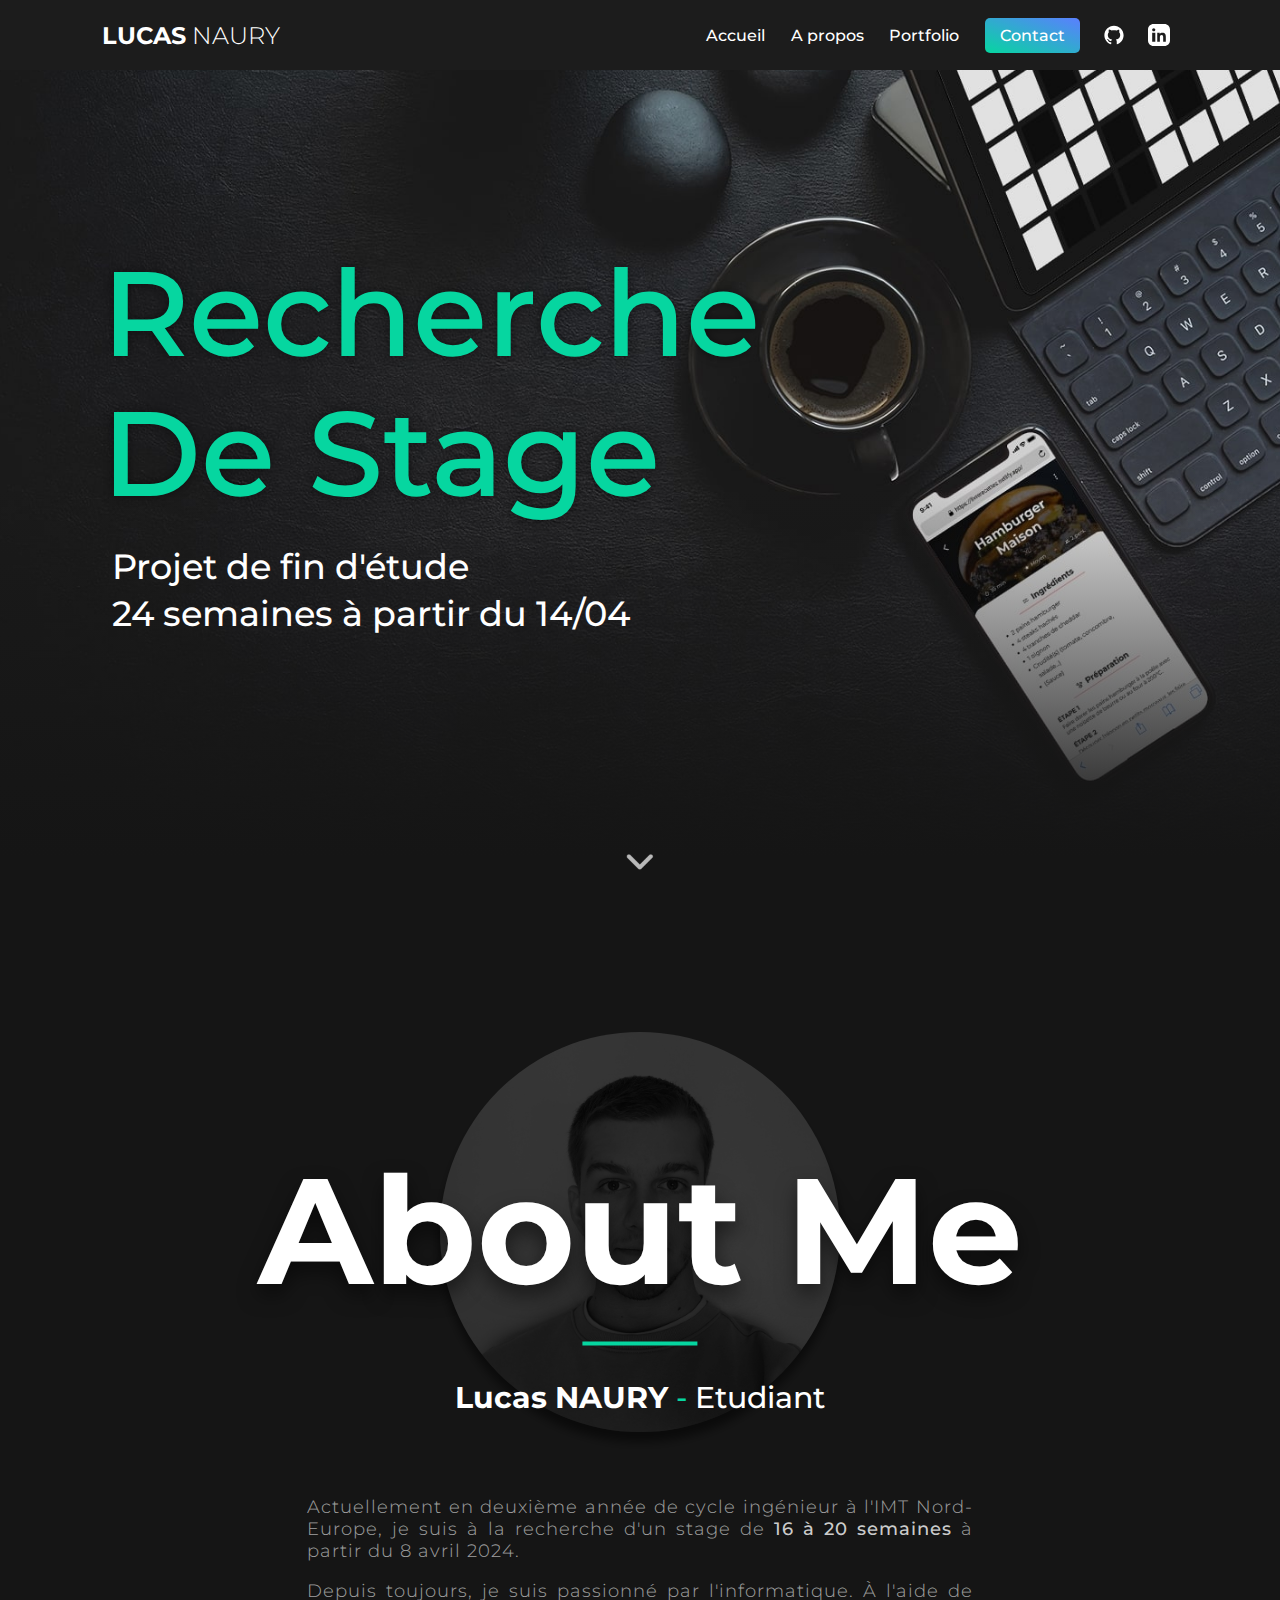
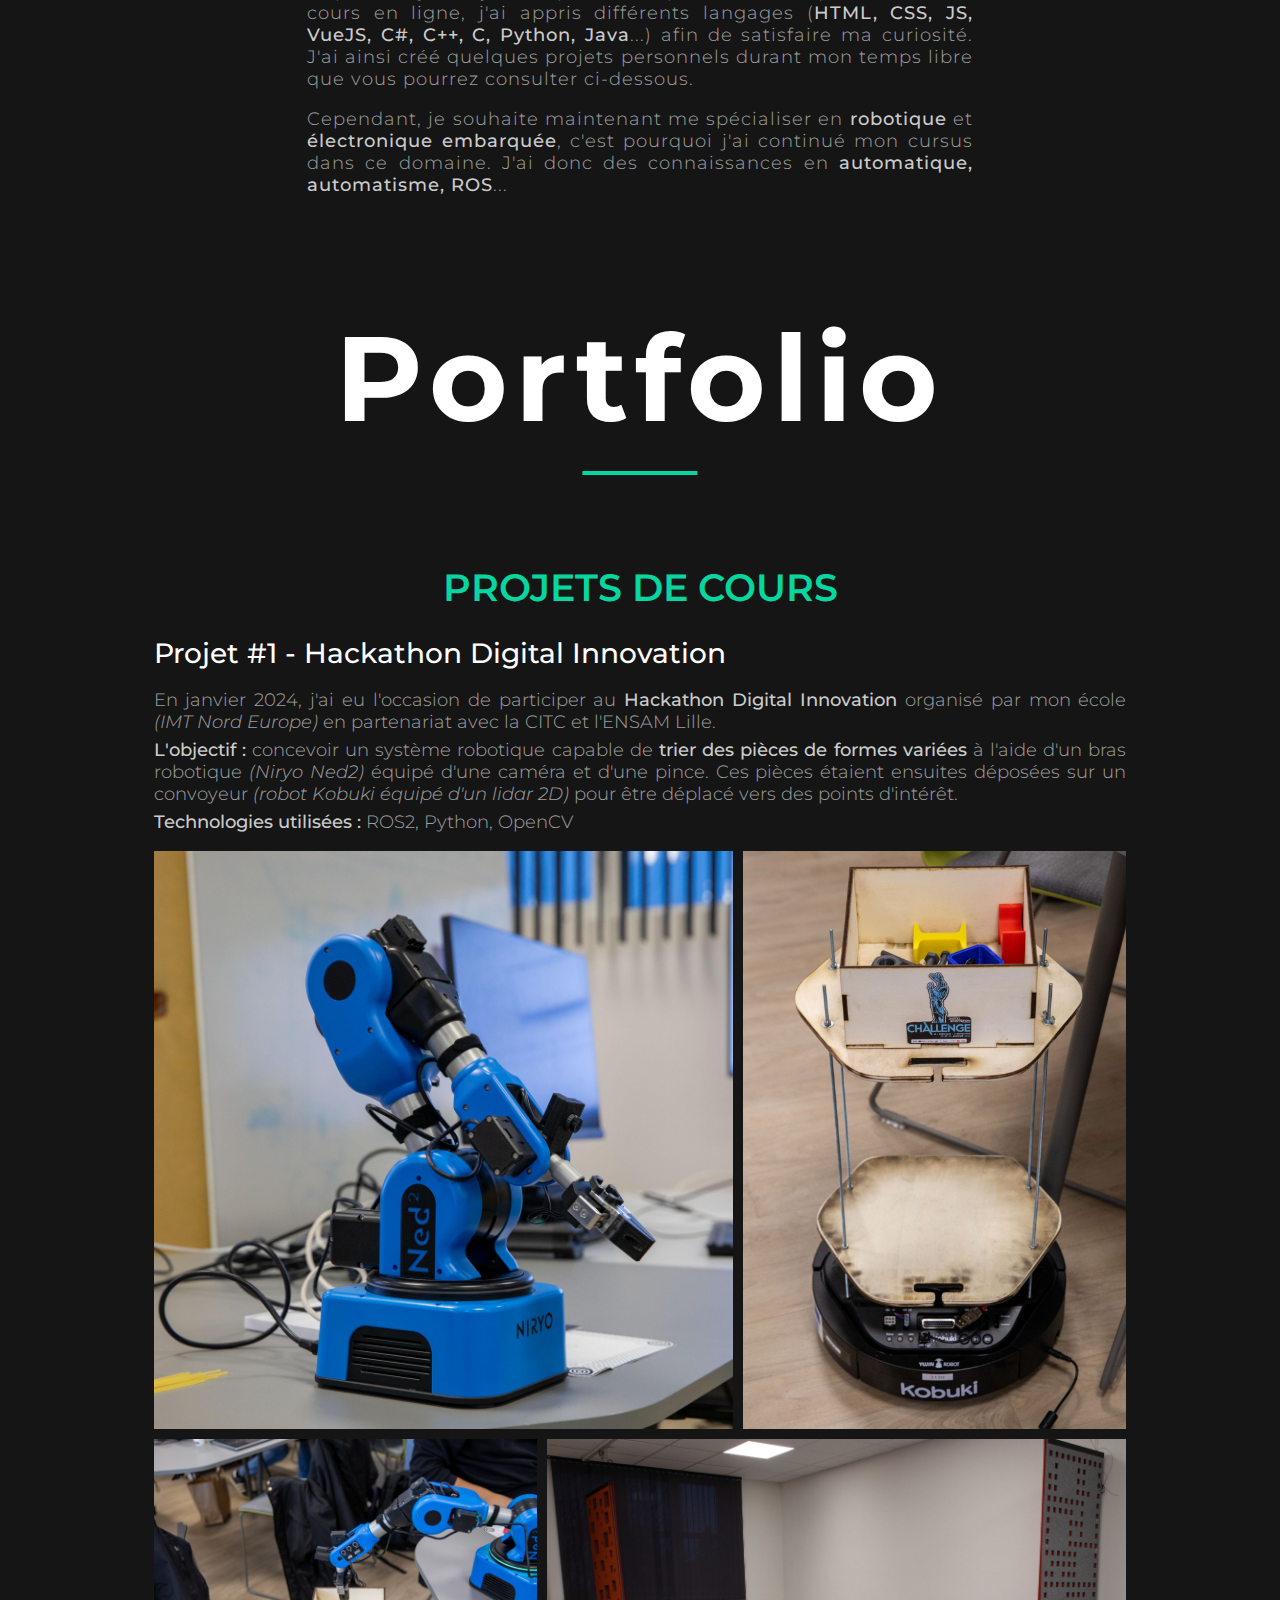
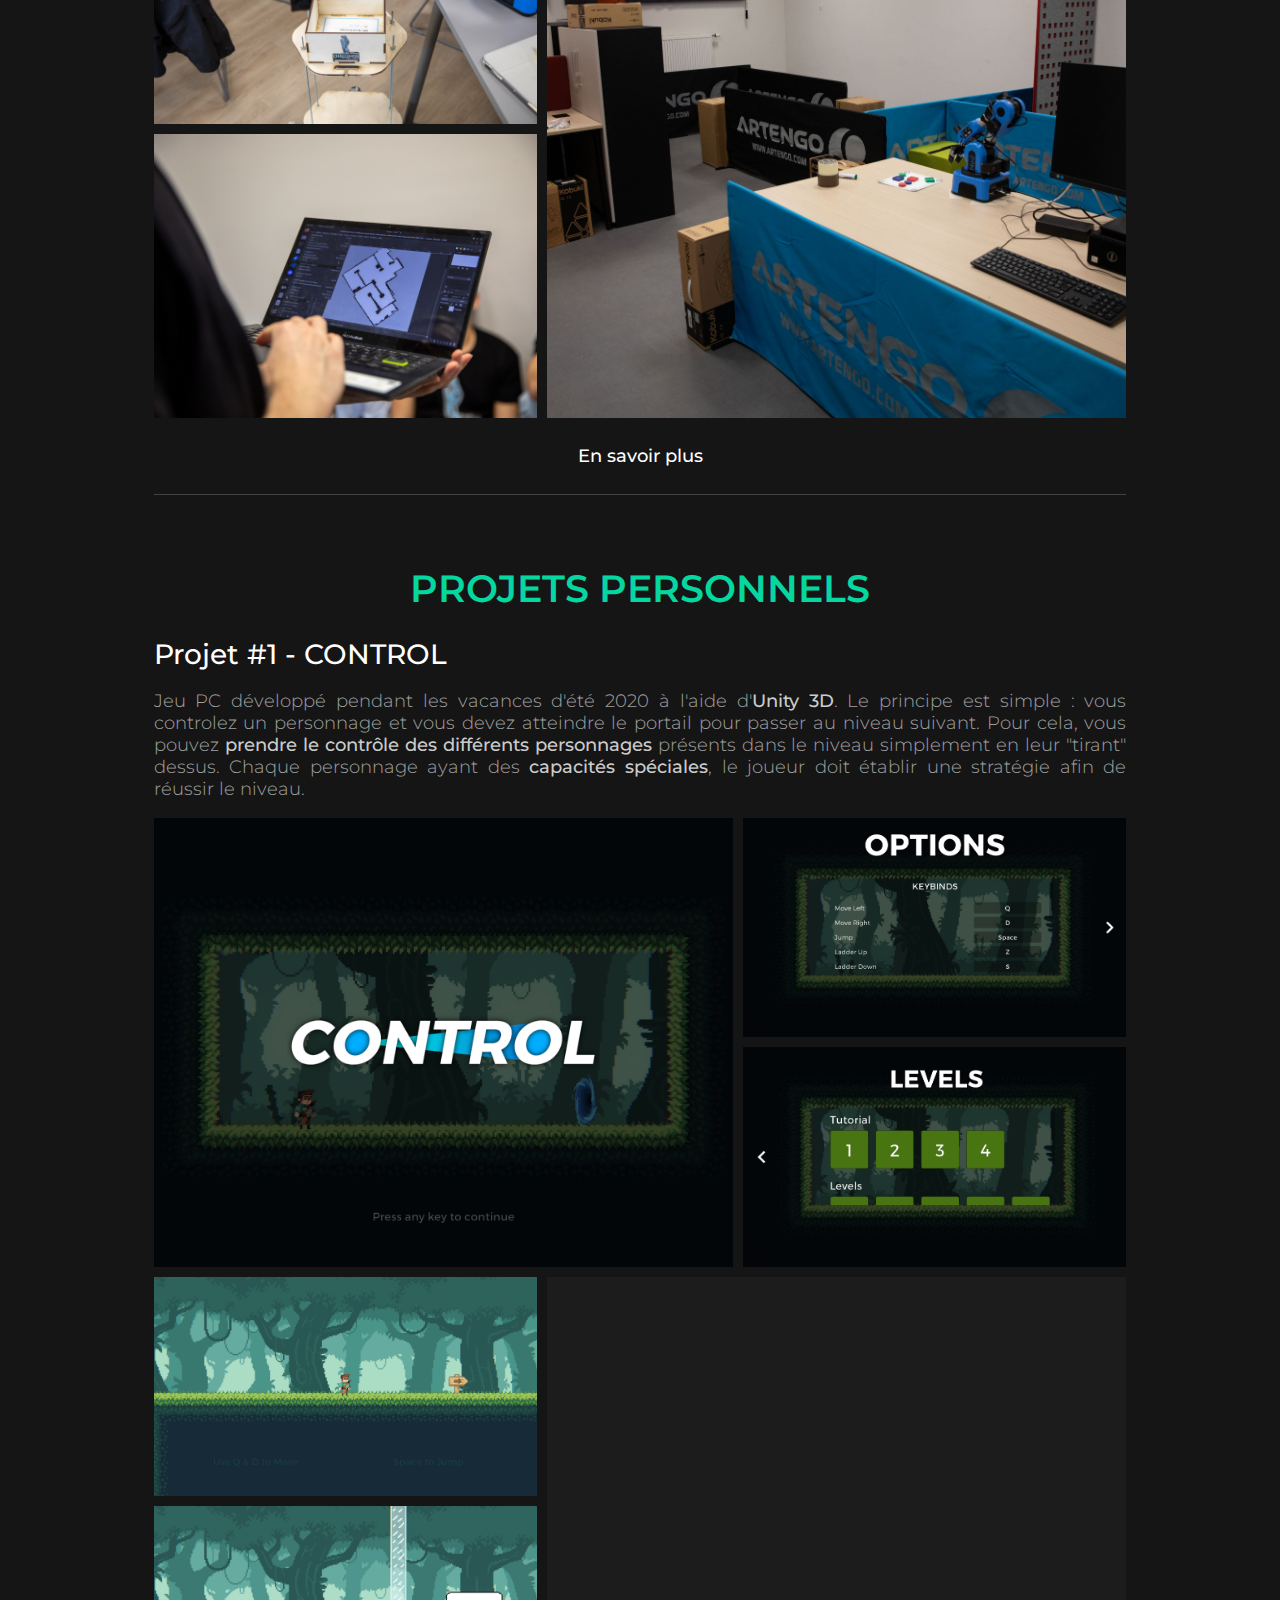
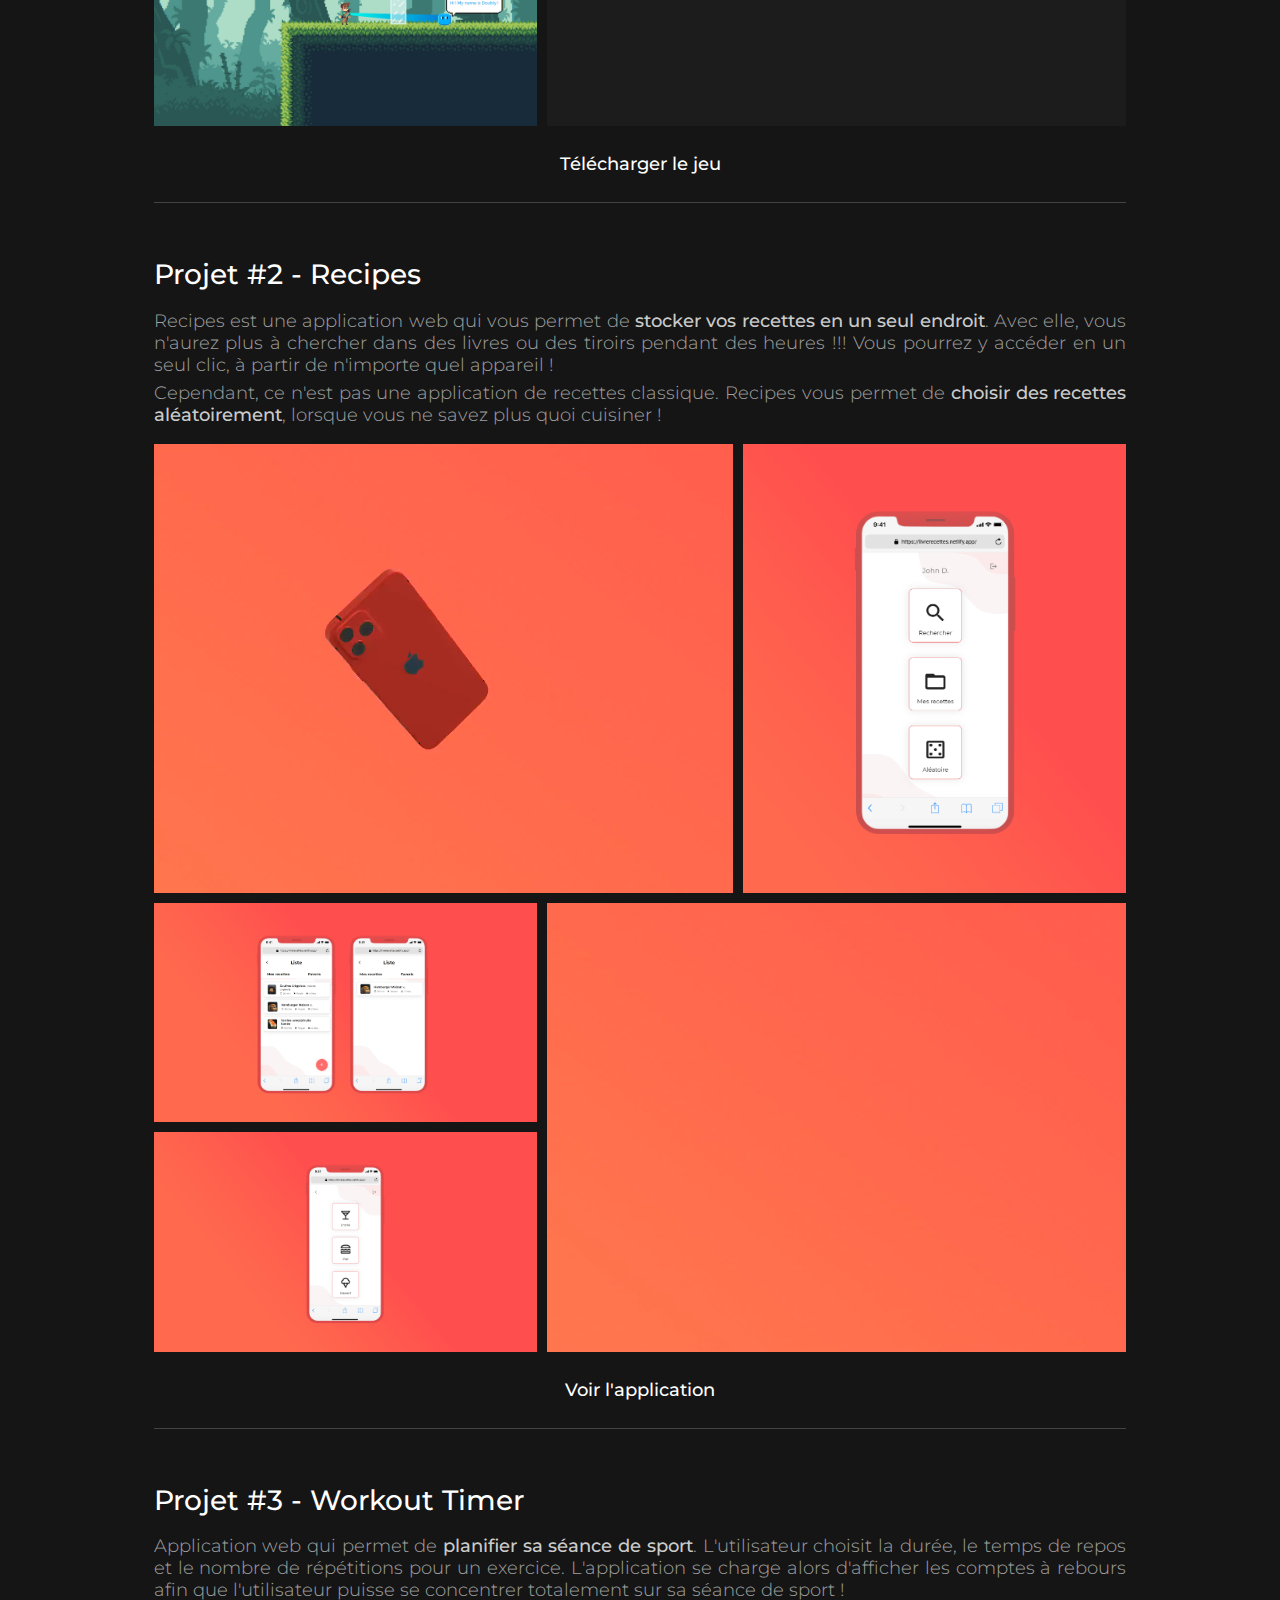
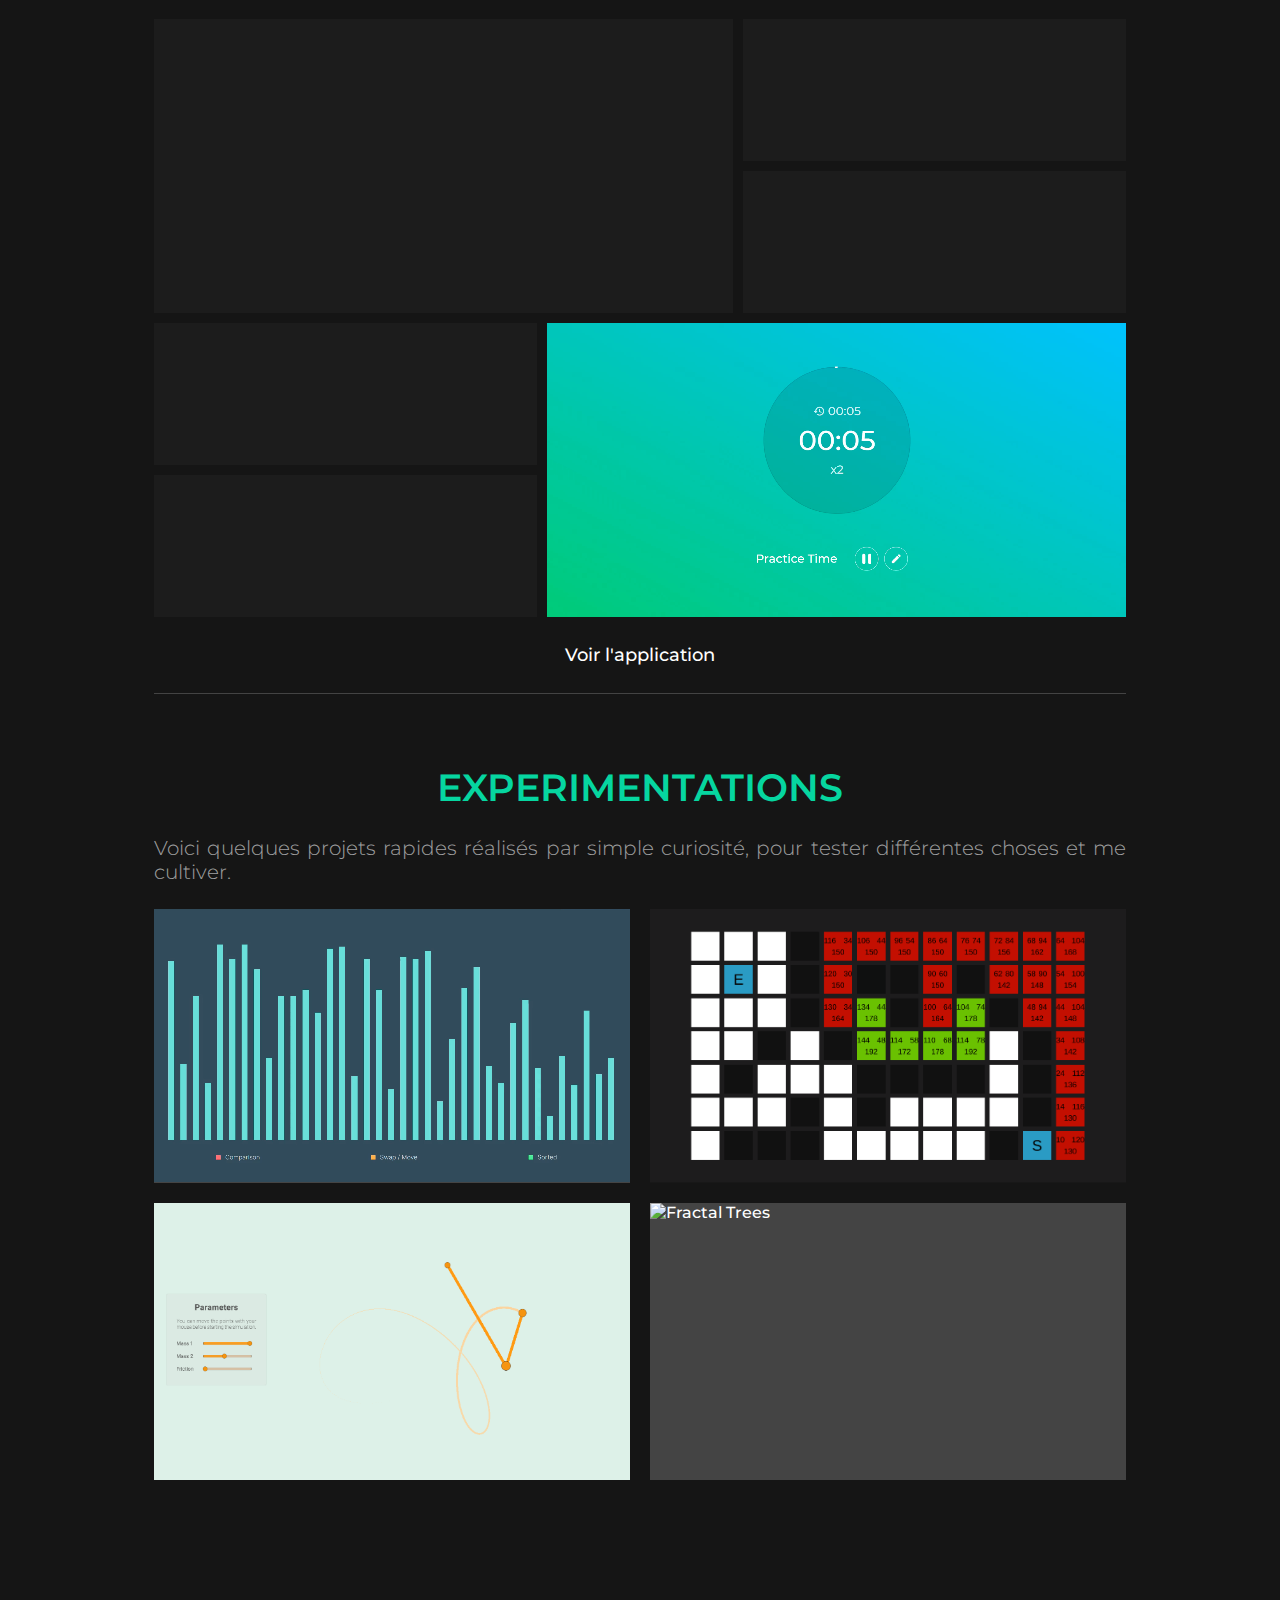
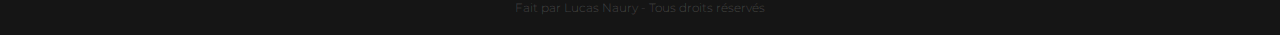
==== index.html @ 89624fa0 "Added different sections in portfolio" ====
<!DOCTYPE html>
<html lang="fr" id="home">

<head>
  <meta charset="UTF-8" />
  <meta name="viewport" content="width=device-width, initial-scale=1">
  <meta name="description"
    content="Lucas Naury's Portfolio, a front-end developper, engineering student at IMT Nord Europe">
  <meta name="theme-color" content="#1C1C1C">
  <title>Portfolio</title>
  <link rel="stylesheet" href="css/main.css">
  <link href="https://fonts.googleapis.com/css?family=Montserrat:300,500,600,700" rel="stylesheet">
</head>

<body>

  <nav>
    <h1><span>Lucas</span> NAURY</h1>
    <div class="pages">
      <a href="#home"><span>Accueil</span></a>
      <a href="#about-me"><span>A propos</span></a>
      <a href="#portfolio"><span>Portfolio</span></a>
      <a href="mailto:lucas.naury@sfr.fr" id="contact"><span>Contact</span></a>
      <div class="icons">
        <a href="https://github.com/lucasnaury" target="blank" class="icon"><img src="img/github.svg" alt="Github"></a>
        <a href="https://www.linkedin.com/in/lucasnaury/" target="_blank" class="icon"><img src="img/linkedin.svg"
            alt="Linkedin"></a>
      </div>
    </div>
    <div class="hamburgerToggle">
      <span class="line"></span>
      <span class="line"></span>
      <span class="line"></span>
    </div>
  </nav>

  <section class="header-section">
    <a href="#about-me" class="scroll-down-indicator">
      <img loading="lazy" src="img/down-arrow.gif" alt=""></a>
    <div class="title">
      <h1>Recherche</br>De Stage</h1>
      <h2>Projet de fin d'étude</br>24 semaines à partir du 14/04</h2>
    </div>
  </section>

  <section class="about_me-section">

    <span id="about-me"></span>
    <div class="header">
      <div class="image">
        <h1>About Me
          <div class="ligne"></div>
        </h1>
        <h2>Lucas NAURY <em>-</em> <span>Etudiant</span></h2>
      </div>
    </div>
    <div class="content">
      <p>
        Actuellement en deuxième année de cycle ingénieur à l'IMT Nord-Europe, je suis à la recherche d'un stage de <em>16 à 20 semaines</em> à partir du </em>8 avril</em> 2024.
      </p>
      <p>
        Depuis toujours, je suis passionné par l'informatique. À l'aide de cours en ligne, j'ai appris différents
        langages (<em>HTML, CSS, JS, VueJS, C#, C++, C, Python, Java</em>...)
        afin de satisfaire ma curiosité. J'ai ainsi créé quelques projets personnels durant mon temps libre que vous
        pourrez consulter <a href="#portfolio">ci-dessous</a>.
      </p>
      <p>
        Cependant, je souhaite maintenant me spécialiser en <em>robotique</em> et <em>électronique embarquée</em>,
        c'est pourquoi j'ai continué mon cursus dans ce domaine. J'ai donc des connaissances en <em>automatique, automatisme, ROS</em>...
      </p>
    </div>
  </section>

  <section class="portfolio-section">
    <span id="portfolio"></span>
    <div class="title">
      <h1>Portfolio
        <div class="ligne"></div>
      </h1>
    </div>

    <div class="projects">

      <div class="section-title">
        <h2>Projets de cours</h2>
      </div>


      <div class="project imgProject">
        <h1>Projet #1 - Hackathon Digital Innovation</h1>
        <p>
          En janvier 2024, j'ai eu l'occasion de participer au <em>Hackathon Digital Innovation</em> organisé par mon école <i>(IMT Nord Europe)</i> en partenariat avec la CITC et l'ENSAM Lille.
          <span>
            <em>L'objectif :</em> concevoir un système robotique capable de <em>trier des pièces de formes variées</em> à l'aide d'un bras robotique <i>(Niryo Ned2)</i> équipé d'une caméra et d'une pince. 
            Ces pièces étaient ensuites déposées sur un convoyeur <i>(robot Kobuki équipé d'un lidar 2D)</i> pour être déplacé vers des points d'intérêt.
          </span>
          <span>
            <em>Technologies utilisées :</em> ROS2, Python, OpenCV
          </span>
        </p>
        <div class="grid">
          <div class="imgContainer large hover">
            <!--Ratio 1.33333333333-->
            <img loading="lazy" class="media" src="img/Project1/niryo.jpg" alt="Niryo">
            <div class="desc">
              <h3>Niryo Ned2</h3>
              <p>Nous avons d'abord utilisé le robot <em>Niryo Ned2</em> ainsi que son kit de vision, pour <em>détecter puis attraper des pièces</em>.
              </br>D'abord de simples carrés/ronds, nous avons ensuite du attraper des <em>pièces plus complexes/</em>
              </p>
            </div>
          </div>

          <div class="imgContainer tall hover">
            <!--Ratio 1.16756706827-->
            <img loading="lazy" class="media" src="img/Project1/kobuki.jpg" alt="Ecran principal">
            <div class="desc">
              <h3>Kobuki</h3>
              <p>Le <em>robot Kobuki</em> est un robot de type <i>"TurleBot"</i>. Nous l'avons utilisé pour déplacer les pièces d'un point à l'autre de l'environnement, grâce à son <em>lidar 2D</em> lui permettant de se repérer.</p>
              <span>Cliquer pour afficher en grand</span>
            </div>
          </div>

          <div class="imgContainer large hover">
            <img loading="lazy" class="media" src="img/Project1/environnement.jpg" alt="Ecran principal">
            <div class="desc">
              <h3>Environnement</h3>
              <p>
                L'environnement de test était un labyrinthe. Une fois le Kobuki chargé par le bras robot, il devait se déplacer dans l'un des points de l'environnement.
              </p>
              <span>Cliquer pour afficher en grand</span>
            </div>
          </div>
          <div class="imgContainer medium hover">
            <img loading="lazy" class="media" src="img/Project1/deplacement_pieces.jpg" alt="Onglet Mes recettes / Favoris">
            <div class="desc">
              <h3>Déplacement des pièces</h3>
              <p>Le bras robot devait déposer les pièces dans la boite en bois <i>(découpée au fablab de l'école)</i> disposée sur le Kobuki.</p>
              <span>Cliquer pour afficher en grand</span>
            </div>
          </div>
          <div class="imgContainer medium hover">
            <img loading="lazy" class="media" src="img/Project1/slam.jpg" alt="Onglet Mes recettes / Favoris">
            <div class="desc">
              <h3>La carte</h3>
              <p>A l'aide d'un algorithme de <em>SLAM</em>, nous avons créé une <em>cartographie de l'environnement</em> de test afin de déterminer les positions des <em>points d'intérêt</em> et permettre au robot de <em>se repérer</em>.</p>
              <span>Cliquer pour afficher en grand</span>
            </div>
          </div>

        </div>
        <div class="seeMore"><a href="https://robot-ia-hdf.github.io/" target="_blank">En savoir plus</a></div>
      </div>

      


      <div class="section-title">
        <h2>Projets personnels</h2>
      </div>

      <div class="project imgProject">
        <h1>Projet #1 - CONTROL</h1>
        <p>
          Jeu PC développé pendant les vacances d'été 2020 à l'aide d'<em>Unity 3D</em>. Le principe est simple : vous
          controlez un personnage et vous devez atteindre
          le portail pour passer au niveau suivant. Pour cela, vous pouvez <em>prendre le contrôle des différents
            personnages</em> présents dans le
          niveau simplement en leur "tirant" dessus. Chaque personnage ayant des <em>capacités spéciales</em>, le joueur
          doit établir une stratégie afin de
          réussir le niveau.
        </p>
        <div class="grid">
          <div class="imgContainer large hover">
            <!--Ratio 1.33333333333-->
            <img loading="lazy" class="media" src="img/Project4/MainMenu.jpg" alt="Main Menu">
            <div class="desc">
              <h3>Ecran d'accueil</h3>
              <p>C'est la première chose que le joueur voit en lançant le jeu.</p>
              <span>Cliquer pour afficher en grand</span>
            </div>
          </div>

          <div class="imgContainer medium hover">
            <!--Ratio 0.88396811337-->
            <img loading="lazy" class="media" src="img/Project4/Options.jpg" alt="Options">
            <div class="desc">
              <h3>Menu Options</h3>
              <p>À partir de ce menu, le joueur peut <em>modifier ses contrôles, ses paramètres graphiques et le volume
                  du jeu</em>.</p>
              <span>Cliquer pour afficher en grand</span>
            </div>
          </div>
          <div class="imgContainer medium hover">
            <!--Ratio 1.79333333333-->
            <img loading="lazy" class="media" src="img/Project4/LevelSelect.jpg" alt="Level Select">
            <div class="desc">
              <h3>Sélecteur de niveaux</h3>
              <p>Seul le dernier niveau non joué est accessible au joueur.</p>
              <span>Cliquer pour afficher en grand</span>
            </div>
          </div>

          <div class="imgContainer large hover">
            <video loading="lazy" class="media" width="100%" height="100%" muted autoplay loop
              src="img/Project4/Blobby.mp4" alt="Blobby"></video>
            <div class="desc">
              <h3>Blobby - Le personnage qui rebondit</h3>
              <p>Le joueur est amené à rencontrer ce personnage qui permet au joueur de <em>rebondir</em> et ainsi
                accéder à des zones innaccessibles auparavant.</p>
              <span>Cliquer pour afficher en grand</span>
            </div>
          </div>
          <div class="imgContainer medium hover">
            <img loading="lazy" class="media" src="img/Project4/Tutorial.gif" alt="Tutorial">
            <div class="desc">
              <h3>Premier niveau du tutoriel</h3>
              <p>C'est le premier niveau que le joueur est amené à jouer. Il lui apprend les <em>déplacements de
                  base</em>.</p>
              <span>Cliquer pour afficher en grand</span>
            </div>
          </div>
          <div class="imgContainer medium hover">
            <img loading="lazy" class="media" src="img/Project4/Doubly.jpg" alt="Doubly">
            <div class="desc">
              <h3>Doubly - Le personnage aux multiples saut</h3>
              <p>C'est le premier personnage que le joueur rencontre. Il est capable de faire un <em>double saut</em>,
                et donc franchir des obstacles plus grands.</p>
              <span>Cliquer pour afficher en grand</span>
            </div>
          </div>

        </div>
        <div class="seeMore"><a href="https://mega.nz/folder/tv40HD5a#Z3l5f47MlulO1jTQ8uCasQ"
            target="_blank">Télécharger le jeu</a></div>
      </div>
      <div class="project imgProject">
        <h1>Projet #2 - Recipes</h1>
        <p>
          Recipes est une application web qui vous permet de <em>stocker vos recettes en un seul endroit</em>.
          Avec elle, vous n'aurez plus à chercher dans des livres ou des tiroirs pendant des heures !!! Vous pourrez y
          accéder en un seul clic, à partir de n'importe quel appareil !<br>
          <span>Cependant, ce n'est pas une application de recettes classique. Recipes vous permet de <em>choisir des
              recettes aléatoirement</em>, lorsque vous ne savez plus quoi cuisiner !</span>
        </p>
        <div class="grid">
          <div class="imgContainer large hover">
            <!--Ratio 1.33333333333-->
            <video loading="lazy" class="media" width="100%" height="100%" muted autoplay loop
              src="img/Project2/Main.mp4" alt="Présentation de l'application"></video>
            <div class="desc">
              <h3>Présentation</h3>
              <p>
                <em>Recipes</em> possède plusieurs fonctionnalités telles que : <em>sélection aléatoire de recettes</em>
                lorsque vous manquez d'inspiration,
                <em>synchronisation dans le cloud</em> de vos recettes , <em>partage de recettes</em> par simple envoi
                d'un lien et bien d'autres...
              </p>
              <span>Cliquer pour afficher en grand</span>
            </div>
          </div>

          <div class="imgContainer tall hover">
            <!--Ratio 1.16756706827-->
            <img loading="lazy" class="media" src="img/Project2/Main screen.png" alt="Ecran principal">
            <div class="desc">
              <h3>écran d'accueil</h3>
              <p>L'écran d'accueil vous permet d'accéder aux différentes fonctions de l'application.</p>
              <span>Cliquer pour afficher en grand</span>
            </div>
          </div>

          <div class="imgContainer large hover">
            <video loading="lazy" class="media" width="100%" height="100%" muted autoplay loop
              src="img/Project2/Recipes.mp4" alt="Présentation écran de recettes"></video>
            <div class="desc">
              <h3>Recettes</h3>
              <p>
                Lors de l'affichage des recettes, l'utilisateur voit le <em>temps</em> que cela va lui prendre ainsi que
                la <em>difficulté</em> et le <em>nombre de personnes</em>.
                Ensuite, les étapes et ingrédients sont organisés par <em>catégories</em> afin de faciliter
                compréhension.
              </p>
              <span>Cliquer pour afficher en grand</span>
            </div>
          </div>
          <div class="imgContainer medium hover">
            <img loading="lazy" class="media" src="img/Project2/My recipes.png" alt="Onglet Mes recettes / Favoris">
            <div class="desc">
              <h3>Mes recettes</h3>
              <p>Dans cet onglet, l'utilisateur peut à la fois voir les <em>recettes qu'il a créées</em>
                ainsi que ses <em>recettes favorites</em>.</p>
              <span>Cliquer pour afficher en grand</span>
            </div>
          </div>
          <div class="imgContainer medium hover">
            <img loading="lazy" class="media" src="img/Project2/Random.png" alt="Onglet Recherche aléatoire">
            <div class="desc">
              <h3>Recherche aléatoire</h3>
              <p>Dans cet onglet, l'utilisateur peut sélectionner le type de recettes qu'il souhaite,
                et l'application se charge de lui <em>en trouver une au hasard</em>.</p>
              <span>Cliquer pour afficher en grand</span>
            </div>
          </div>

        </div>
        <div class="seeMore"><a href="https://livrerecettes.netlify.app/" target="_blank">Voir l'application</a></div>
      </div>
      <div class="project imgProject">
        <h1>Projet #3 - Workout Timer</h1>
        <p>
          Application web qui permet de <em>planifier sa séance de sport</em>. L'utilisateur choisit la durée, le temps
          de
          repos et le nombre de répétitions
          pour un exercice. L'application se charge alors d'afficher les comptes à rebours afin que l'utilisateur puisse
          se concentrer totalement
          sur sa séance de sport !
        </p>
        <div class="grid">
          <div class="imgContainer large hover">
            <!--Ratio 1.33333333333-->
            <img loading="lazy" class="media" src="img/Project3/Settings.jpg" alt="Settings">
            <div class="desc">
              <h3>Ecran d'accueil</h3>
              <p>C'est la première page que l'utilisateur voit en lançant l'application. Il peut y remplir les données
                de son exercice.</p>
              <span>Cliquer pour afficher en grand</span>
            </div>
          </div>

          <div class="imgContainer medium hover">
            <!--Ratio 0.88396811337-->
            <img loading="lazy" class="media" src="img/Project3/TimePicker.jpg" alt="Time Picker">
            <div class="desc">
              <h3>Time Picker</h3>
              <p>Utilisation d'une <em>librairie JavaScript</em> pour avoir un <em>Time Picker</em>.</p>
              <span>Cliquer pour afficher en grand</span>
            </div>
          </div>
          <div class="imgContainer medium hover">
            <!--Ratio 1.79333333333-->
            <img loading="lazy" class="media" src="img/Project3/SettingsCompleted.jpg" alt="Settings Completed">
            <div class="desc">
              <h3>Paramètres remplis</h3>
              <p>Une fois les paramètres remplis, l'utilisateur peut cliquer sur <em>"START"</em> afin de lancer
                l'application.</p>
              <span>Cliquer pour afficher en grand</span>
            </div>
          </div>

          <div class="imgContainer large hover">
            <video loading="lazy" class="media" width="100%" height="100%" muted autoplay loop
              src="img/Project3/InUse.mp4" alt="Application"></video>
            <div class="desc">
              <h3>Application en marche</h3>
              <p>
                Lorsque le chronomètre est lancé, une animation affiche le temps qui s'écoule sous la forme d'un cercle.
                </br>L'application s'arrête lorsque l'exercice est totalement terminé.
              </p>
              <span>Cliquer pour afficher en grand</span>
            </div>
          </div>
          <div class="imgContainer medium hover">
            <img loading="lazy" class="media" src="img/Project3/PracticeTime.jpg" alt="Rest Time">
            <div class="desc">
              <h3>Practice Time</h3>
              <p>L'utilisateur <em>réalise l'exercice</em> durant le temps indiqué.</p>
              <span>Cliquer pour afficher en grand</span>
            </div>
          </div>
          <div class="imgContainer medium hover">
            <img loading="lazy" class="media" src="img/Project3/RestTime.jpg" alt="Doubly">
            <div class="desc">
              <h3>Rest Time</h3>
              <p>L'utilisateur <em>se repose</em> durant le temps indiqué.</p>
              <span>Cliquer pour afficher en grand</span>
            </div>
          </div>

        </div>
        <div class="seeMore"><a href="https://timerworkout.netlify.app/" target="_blank">Voir l'application</a></div>
      </div>

      <div class="overlay">
        <img loading="lazy" src="img/close.png" class="close">

        <div class="content">
          <div class="horizontal">
            <img loading="lazy" src="img/NavigateBefore.png" alt="<" class="NavigateBefore">
            <div class="mediaContainer">
              <img loading="lazy" src="" class="overlayImg">
              <video loading="lazy" src="" class="overlayVid" autoplay loop>
            </div>
            <img loading="lazy" src="img/NavigateNext.png" alt=">" class="NavigateNext">
          </div>
          <h1></h1>
          <p></p>
          <div class="bottomNav">
            <img loading="lazy" src="img/NavigateBefore.png" alt="  <" class="NavigateBefore">
            <img loading="lazy" src="img/NavigateNext.png" alt=">" class="NavigateNext">
          </div>

        </div>
        <p>Appuyer sur <em>Echap</em> pour quitter</p>
      </div>
    </div>

    <div class="section-title">
      <h2>Experimentations</h2>
      <p>Voici quelques projets rapides réalisés par simple curiosité, pour tester différentes choses et me cultiver.
      </p>
    </div>
    <div class="experiment-projects imgProject two-col">
      <div class="experiment-project imgContainer hover">
        <div class="desc">
          <h3>Sorting Visualizer</h3>
          <p>Visualisation de différents algorithmes de tri, à l'aide de VueJS.<br>
          <a href="https://sorting.lucasnaury.fr/" target="_blank">Voir le lien</a></p>
          <span>Cliquer pour afficher en grand</span>
        </div>
        <video loading="lazy" class="media" width="100%" height="100%" muted
              src="img/Extra-projects/Sorting visualizer.mp4" alt="Sorting visualization"></video>
      </div>
      <div class="experiment-project imgContainer hover">
        <div class="desc">
          <h3>A* Pathfinding visualization</h3>
          <p>Implémentation de l'algorithme de pathfinding A*, en affichant les coûts heuristiques, réels et totaux.</p>
          <span>Cliquer pour afficher en grand</span>
        </div>
        <img class="media" src="img/Extra-projects/Pathfinding.png" alt="A* Pathfinding visualization">
      </div>
      <div class="experiment-project imgContainer hover">
        <div class="desc">
          <h3>Double Pendulum</h3>
          <p>Implémentation des équations de mouvement du double pendule avec la méthode "Runge-Kutta".</p>
          <span>Cliquer pour afficher en grand</span>
        </div>
        <img class="media" src="img/Extra-projects/Double Pendulum.png" alt="Double Pendulum">
      </div>
      <div class="experiment-project imgContainer hover">
        <div class="desc">
          <h3>Fractal Trees</h3>
          <p>Implémentation d'un algorithme de génération de Fractal trees à l'aide d'Unity3D.</p>
          <span>Cliquer pour afficher en grand</span>
        </div>
        <img class="media" src="img/Extra-projects/Fractal Trees.png" alt="Fractal Trees">
      </div>
    </div>

  </section>

  <footer>Fait par Lucas Naury - Tous droits réservés</footer>

  <script src="https://ajax.googleapis.com/ajax/libs/jquery/3.5.1/jquery.min.js" type="text/javascript"></script>
  <script src="js/main.js" type="text/javascript" defer></script>
  <script src="js/portfolio.js" type="text/javascript" defer></script>
</body>

</html>
---- css/main.css ----
/*****COLORS*****/
/*****FONT WEIGHT*****/
.ui-loader-header {
  display: none !important;
  visibility: hidden !important;
}

body {
  padding: 0;
  margin: 0;
  background-color: #151515;
  overflow-x: hidden;
}

html {
  scroll-behavior: smooth;
}

* {
  font-family: "Montserrat", sans-serif;
  font-weight: 500;
  color: white;
}

em {
  font-style: normal;
  font-weight: 500;
  color: rgba(255, 255, 255, 0.8);
}

i {
  font-style: italic;
  font-weight: inherit;
  color: inherit;
}

nav {
  z-index: 10;
  display: flex;
  position: fixed;
  top: 0;
  left: 0;
  right: 0;
  height: 70px;
  padding: 0 8vw;
  background-color: #1C1C1C;
  color: white;
  align-items: center;
  justify-content: center;
}
nav h1 {
  font-size: 24px;
  width: auto;
  flex: 1 1 auto;
  text-transform: uppercase;
  font-weight: 300;
}
nav h1 span {
  font-weight: 700;
}
nav .pages {
  display: flex;
  align-items: center;
}
nav .pages a {
  display: inline-block;
  margin-left: 2vw;
  font-weight: 300;
  text-decoration: none;
}
nav .pages .icons {
  margin-left: 1vw;
}
nav .pages .icons a {
  padding: 8px;
  width: 22px;
  height: 22px;
  margin-left: 0.2vw;
}
nav .pages .icons a img {
  width: 100%;
  height: 100%;
}
nav .hamburgerToggle {
  visibility: hidden;
  display: none;
  width: 20px;
  height: 17px;
  align-self: center;
  background: transparent;
  align-items: center;
  outline: none;
  border: none;
  cursor: pointer;
}
nav .hamburgerToggle .line {
  position: relative;
  display: block;
  height: 3px;
  width: 100%;
  background: white;
  transition: all 0.5s cubic-bezier(0.5, 0.28, 0, 1);
  transform-origin: center;
}
nav .hamburgerToggle .line:nth-child(2) {
  margin: 4px 0px;
}
nav .hamburgerToggle.active .line:nth-child(1) {
  transform: translateY(7px) rotate(-135deg);
}
nav .hamburgerToggle.active .line:nth-child(2) {
  opacity: 0;
}
nav .hamburgerToggle.active .line:nth-child(3) {
  transform: translateY(-7px) rotate(-45deg);
}

.header-section {
  margin: 70px 8vw 0 8vw;
  width: 84vw;
  height: calc(100vh - 70px);
}
.header-section::before {
  content: "";
  z-index: -2;
  position: absolute;
  top: 70px;
  left: 0;
  width: 100%;
  height: calc(100% - 70px);
  background-image: url("../img/background.jpg");
  background-size: cover;
  background-attachment: fixed;
  background-repeat: no-repeat;
  background-position: 45% 50px;
}
.header-section::after {
  content: "";
  z-index: -1;
  position: absolute;
  top: 70px;
  left: 0;
  width: 100%;
  height: calc(100% - 70px);
  background-image: linear-gradient(180deg, rgba(21, 21, 21, 0) 0%, rgba(21, 21, 21, 0) 50%, rgb(21, 21, 21) 95%);
  background-size: cover;
  background-position: 50% 50%;
}
.header-section .title {
  position: absolute;
  top: 50%;
  transform: translateY(-50%);
}
.header-section .title h1 {
  margin: 0;
  font-size: 120px;
  font-weight: 550;
  color: #06d6a0;
  line-height: 140px;
  text-shadow: 0 0 10px rgba(0, 0, 0, 0.5);
}
.header-section .title h2 {
  margin: 20px 10px;
  line-height: 1.35em;
  font-size: 35px;
}
.header-section .scroll-down-indicator {
  position: absolute;
  left: 50%;
  bottom: 0;
  transform: translate(-50%, -10px);
  width: 40px;
  padding-top: 10px;
  opacity: 0.7;
}
.header-section .scroll-down-indicator img {
  width: 100%;
}

.about_me-section {
  margin: 70px 12vw 0 12vw;
  position: relative;
}
.about_me-section #about-me {
  content: "";
  position: absolute;
  top: calc(-8vw - 30px);
}
.about_me-section .header {
  display: flex;
  flex-direction: column;
  align-items: center;
  margin: calc(8vw + 30px) 0 5vw 0;
}
.about_me-section .header .image {
  width: 400px;
  height: 400px;
  position: relative;
}
.about_me-section .header .image::before {
  content: "";
  position: absolute;
  top: 0;
  left: 0;
  width: 100%;
  height: 100%;
  background-image: url("../img/about.jpg");
  filter: brightness(0.25);
  background-position: center;
  background-size: cover;
  border-radius: 100%;
  box-shadow: 0px 10px 10px rgba(0, 0, 0, 0.5);
}
.about_me-section .header .image h1 {
  color: white;
  position: absolute;
  top: 50%;
  left: 50%;
  transform: translate(-50%, -50%);
  width: 90vw;
  text-align: center;
  margin: 0;
  font-size: 150px;
  font-weight: 700;
  text-shadow: 0px 10px 20px rgba(0, 0, 0, 0.5);
}
.about_me-section .header .image h1 .ligne {
  content: "";
  position: relative;
  left: 50%;
  top: 20px;
  transform: translateX(-50%);
  width: 9vw;
  height: 4px;
  background: #06d6a0;
}
.about_me-section .header .image h2 {
  position: absolute;
  width: 90vw;
  top: calc(50% + 140px);
  left: 50%;
  transform: translate(-50%, -50%);
  text-align: center;
  font-size: 30px;
  font-weight: 700;
}
.about_me-section .header .image h2 em {
  color: #06d6a0;
  font-style: normal;
}
.about_me-section .content {
  margin: 0 12vw;
}
.about_me-section .content p, .about_me-section .content p a {
  font-size: 18px;
  letter-spacing: 1px;
  font-weight: 300;
  text-decoration: none;
  color: rgba(255, 255, 255, 0.6);
  text-align: justify;
}
.about_me-section .content p em, .about_me-section .content p a em {
  font-style: normal;
  font-weight: 500;
  color: rgba(255, 255, 255, 0.8);
}

.portfolio-section {
  margin: 0 12vw 50px 12vw;
  position: relative;
}
.portfolio-section #portfolio {
  content: "";
  position: absolute;
  top: -8.5vw;
}
.portfolio-section .title {
  margin: 8.5vw 0 8.5vw 0;
}
.portfolio-section .title h1 {
  font-size: 120px;
  font-weight: 700;
  width: 100%;
  text-align: center;
  letter-spacing: 7px;
}
.portfolio-section .title h1 .ligne {
  content: "";
  position: relative;
  left: 50%;
  top: 20px;
  transform: translateX(-50%);
  width: 9vw;
  height: 4px;
  background: #06d6a0;
}
.portfolio-section .projects .project h1 {
  color: white;
  font-size: 28px;
  font-weight: 500;
}
.portfolio-section .projects .project p {
  margin-top: 0;
  color: rgba(255, 255, 255, 0.6);
  font-size: 18px;
  font-weight: 300;
  text-align: justify;
}
.portfolio-section .projects .project p.projectDesc {
  text-align: justify;
}
.portfolio-section .projects .project p em {
  font-style: normal;
  font-weight: 500;
  color: rgba(255, 255, 255, 0.8);
}
.portfolio-section .projects .project p span {
  display: block;
  padding-top: 6px;
  color: rgba(255, 255, 255, 0.6);
  font-size: 18px;
  font-weight: 300;
}
.portfolio-section .projects .project .grid {
  display: grid;
  grid-gap: 10px;
  grid-template-columns: repeat(5, 1fr);
  grid-template-rows: 1fr;
  overflow: hidden;
  grid-auto-flow: dense;
  grid-auto-rows: 1fr;
}
.portfolio-section .projects .project .grid .imgContainer {
  position: relative;
  background: #1C1C1C;
  overflow: hidden;
}
.portfolio-section .projects .project .grid .imgContainer.hover:hover .desc {
  opacity: 1;
}
.portfolio-section .projects .project .grid .imgContainer.hover:hover img, .portfolio-section .projects .project .grid .imgContainer.hover:hover video {
  transform: scale(1.1);
}
.portfolio-section .projects .project .grid .imgContainer.large {
  grid-column: span 3;
  grid-row: span 2;
}
.portfolio-section .projects .project .grid .imgContainer.large:nth-child(n+2) {
  grid-column-end: -1;
}
.portfolio-section .projects .project .grid .imgContainer.medium {
  grid-column: span 2;
  grid-row: span 1;
}
.portfolio-section .projects .project .grid .imgContainer.small {
  grid-column: span 1;
  grid-row: span 1;
}
.portfolio-section .projects .project .grid .imgContainer.tall {
  grid-column: span 2;
  grid-row: span 2;
}
.portfolio-section .projects .project .grid .imgContainer img,
.portfolio-section .projects .project .grid .imgContainer video {
  transition: transform 300ms ease-in-out;
  width: 100%;
  height: 100%;
  -o-object-fit: cover;
     object-fit: cover;
}
.portfolio-section .projects .project .grid .imgContainer .desc {
  z-index: 2;
  background: rgba(0, 0, 0, 0.8);
  position: absolute;
  width: 100%;
  height: 100%;
  top: 0;
  left: 0;
  bottom: 20px;
  right: 0;
  display: flex;
  justify-content: center;
  align-items: center;
  flex-direction: column;
  text-align: center;
  transition: opacity 300ms ease-in-out;
  cursor: pointer;
  opacity: 0;
}
.portfolio-section .projects .project .grid .imgContainer .desc h3 {
  padding: 0 5%;
  margin: 0 0 20px 0;
  text-shadow: black 0px 0px 5px;
}
.portfolio-section .projects .project .grid .imgContainer .desc h3::first-letter {
  text-transform: capitalize;
}
.portfolio-section .projects .project .grid .imgContainer .desc p {
  font-weight: 300;
  color: white;
  padding: 0 5%;
  text-shadow: black 0px 0px 3px;
}
.portfolio-section .projects .project .grid .imgContainer .desc p::first-letter {
  text-transform: capitalize;
}
.portfolio-section .projects .project .grid .imgContainer .desc p em {
  color: white;
  font-style: normal;
}
.portfolio-section .projects .project .grid .imgContainer .desc span {
  font-weight: 300;
  position: absolute;
  bottom: 20px;
  color: rgba(255, 255, 255, 0.5);
}
.portfolio-section .projects .project .grid .imgContainer.large .desc h3 {
  font-size: 2.6vw;
}
.portfolio-section .projects .project .grid .imgContainer.large .desc p {
  font-size: 1vw;
}
.portfolio-section .projects .project .grid .imgContainer.large .desc span {
  font-size: 16px;
}
.portfolio-section .projects .project .grid .imgContainer.medium .desc h3 {
  font-size: 2vw;
  margin: 10px 0;
}
.portfolio-section .projects .project .grid .imgContainer.medium .desc p {
  font-size: 0.8vw;
}
.portfolio-section .projects .project .grid .imgContainer.medium .desc span {
  font-size: 13px;
}
.portfolio-section .projects .project .grid .imgContainer.small .desc h3 {
  font-size: 1.875vw;
}
.portfolio-section .projects .project .grid .imgContainer.small .desc p {
  font-size: 0.625vw;
}
.portfolio-section .projects .project .grid .imgContainer.small .desc span {
  bottom: 10px;
  font-size: 11px;
}
.portfolio-section .projects .project .grid .imgContainer.tall .desc h3 {
  font-size: 2vw;
}
.portfolio-section .projects .project .grid .imgContainer.tall .desc p {
  font-size: 1vw;
}
.portfolio-section .projects .project .grid .imgContainer.tall .desc span {
  font-size: 13px;
}
.portfolio-section .projects .project .seeMore {
  display: flex;
  width: 100%;
  padding: 1vh 0;
  margin-bottom: 6vh;
  align-items: center;
  justify-content: center;
  border-bottom: 1px solid rgba(255, 255, 255, 0.2);
}
.portfolio-section .projects .project .seeMore a {
  padding: 2vh 1vw;
  text-decoration: none;
  font-size: 18px;
}
.portfolio-section .projects .project .seeMore a:hover {
  text-decoration: underline;
}
.portfolio-section .projects .overlay {
  z-index: 10;
  display: flex;
  align-items: center;
  flex-direction: column;
  position: fixed;
  top: 70px;
  left: 0;
  bottom: 0;
  right: 0;
  background: rgba(0, 0, 0, 0.95);
  text-align: center;
  padding: 40px;
  visibility: hidden;
  opacity: 0;
  transition: opacity 300ms ease-in-out;
}
.portfolio-section .projects .overlay .close {
  position: absolute;
  cursor: pointer;
  padding: 15px;
  right: 8vw;
  width: 24px;
  height: 24px;
  fill: white;
}
.portfolio-section .projects .overlay .content {
  height: 100%;
  width: 100%;
  display: flex;
  flex-direction: column;
  align-items: center;
  justify-content: center;
}
.portfolio-section .projects .overlay .content .horizontal {
  width: 100%;
  height: 80%;
  display: flex;
  flex-direction: row;
  align-items: center;
  justify-content: space-around;
}
.portfolio-section .projects .overlay .content .horizontal .mediaContainer {
  width: 70%;
  min-height: 100%;
  position: relative;
  overflow: hidden;
}
.portfolio-section .projects .overlay .content .horizontal .mediaContainer .overlayImg,
.portfolio-section .projects .overlay .content .horizontal .mediaContainer .overlayVid {
  width: 100%;
  position: absolute;
  top: 50%;
  left: 50%;
  transform: translate(-50%, -50%);
}
.portfolio-section .projects .overlay .content .horizontal img.NavigateBefore,
.portfolio-section .projects .overlay .content .horizontal img.NavigateNext {
  pointer-events: all;
  cursor: pointer;
  width: 100px;
  height: 100px;
}
.portfolio-section .projects .overlay .content .bottomNav {
  display: none;
  flex-direction: row;
  align-items: center;
  margin-top: 20px;
  width: 30%;
  justify-content: space-around;
}
.portfolio-section .projects .overlay .content .bottomNav img.NavigateBefore,
.portfolio-section .projects .overlay .content .bottomNav img.NavigateNext {
  pointer-events: all;
  cursor: pointer;
  width: 100px;
  height: 100px;
}
.portfolio-section .projects .overlay .content h1 {
  flex: 0 1 36px;
  font-size: 36px;
  margin-bottom: 0;
}
.portfolio-section .projects .overlay .content h1::first-letter {
  text-transform: capitalize;
}
.portfolio-section .projects .overlay .content p {
  flex: 0 1 18px;
  font-size: 18px;
  font-weight: 300;
  color: rgba(255, 255, 255, 0.8);
}
.portfolio-section .projects .overlay .content p::first-letter {
  text-transform: capitalize;
}
.portfolio-section .projects .overlay .content p a {
  display: block;
  padding-top: 5px;
}
.portfolio-section .projects .overlay > p {
  position: absolute;
  bottom: 1vh;
  margin-bottom: 0;
  font-weight: 300;
  color: rgba(255, 255, 255, 0.4);
  font-size: 0.8vw;
}
.portfolio-section .projects .overlay em {
  font-style: normal;
}
.portfolio-section .section-title h2 {
  color: white;
  font-size: 36px;
  font-weight: 600;
  text-align: center;
  text-transform: uppercase;
  color: #06d6a0;
  margin: 70px 0 25px 0;
  font-size: 38px;
}
.portfolio-section .section-title p {
  margin: 0 0 25px;
  color: rgba(255, 255, 255, 0.6);
  font-size: 20px;
  font-weight: 300;
  text-align: justify;
}
.portfolio-section .experiment-projects {
  width: 100%;
  display: grid;
  gap: 20px;
  margin-bottom: 100px;
}
.portfolio-section .experiment-projects.three-col {
  grid-template-columns: repeat(3, 1fr);
}
.portfolio-section .experiment-projects.two-col {
  grid-template-columns: repeat(2, 1fr);
}
.portfolio-section .experiment-projects .experiment-project {
  background: #444444;
  overflow: hidden;
  cursor: pointer;
  position: relative;
}
.portfolio-section .experiment-projects .experiment-project img, .portfolio-section .experiment-projects .experiment-project video {
  transition: transform 300ms ease-in-out;
  width: 100%;
  height: 100%;
  -o-object-fit: cover;
     object-fit: cover;
}
.portfolio-section .experiment-projects .experiment-project .desc {
  z-index: 2;
  background: rgba(0, 0, 0, 0.8);
  display: flex;
  flex-direction: column;
  align-items: center;
  justify-content: center;
  color: white;
  cursor: pointer;
  opacity: 0;
  transition: opacity 300ms ease-in-out;
  position: absolute;
  top: 0;
  left: 0;
  right: 0;
  bottom: 0;
}
.portfolio-section .experiment-projects .experiment-project .desc h3 {
  padding: 0 5%;
  margin: 10px 0;
  text-shadow: black 0px 0px 5px;
  font-size: 1.7vw;
  text-align: center;
}
.portfolio-section .experiment-projects .experiment-project .desc p {
  font-weight: 300;
  padding: 0 5%;
  margin-top: 0;
  text-shadow: black 0px 0px 3px;
  font-size: 0.9vw;
  text-align: center;
}
.portfolio-section .experiment-projects .experiment-project .desc p a {
  display: block;
  padding-top: 5px;
}
.portfolio-section .experiment-projects .experiment-project .desc span {
  font-weight: 300;
  position: absolute;
  color: rgba(255, 255, 255, 0.5);
  bottom: 8px;
  font-size: 0.8vw;
}
.portfolio-section .experiment-projects .experiment-project.hover:hover .desc {
  opacity: 1;
}
.portfolio-section .experiment-projects .experiment-project.hover:hover img, .portfolio-section .experiment-projects .experiment-project.hover:hover video {
  transform: scale(1.1);
}

footer {
  width: 100vw;
  box-sizing: border-box;
  display: flex;
  align-items: center;
  justify-content: center;
  padding: 20px;
  font-size: 12px;
  color: rgba(255, 255, 255, 0.2);
  font-weight: 300;
}

/*****MEDIA QUERIES*****/
@media (min-width: 1000px) {
  nav .pages a {
    padding: 8px 15px;
  }
  nav .pages a:not(#contact):not(.icon) {
    margin-left: calc(2vw - 30px);
  }
  nav .pages a:not(#contact):not(.icon) span {
    padding-bottom: 8px;
    border-bottom: transparent 2px solid;
    transition: border-bottom 100ms ease-out;
  }
  nav .pages a:not(#contact):not(.icon) span:hover {
    border-bottom: #06d6a0 2px solid;
  }
  nav .pages a#contact {
    margin-left: calc(2vw - 15px);
    background-color: #5B7FFF;
    background-image: linear-gradient(to top right, #06d6a0 0%, transparent 100%);
    transition: background-color 300ms ease-in-out;
    border-radius: 5px;
  }
  nav .pages a#contact:hover {
    background-color: #4695E7;
  }
}
@media (max-width: 1200px) {
  .header-section::before {
    background-position: 65% -50px;
  }
  .header-section::after {
    background-image: linear-gradient(180deg, rgba(21, 21, 21, 0) 0%, rgba(21, 21, 21, 0) 80%, rgb(21, 21, 21) 95%);
  }
  .header-section .title {
    top: 70%;
  }
  .header-section .title h1 {
    font-size: 110px;
    line-height: 120px;
  }
  .header-section .title h2 {
    font-size: 25px;
  }
  .header-section .scroll-down-indicator {
    transform: translate(-50%, -20px);
    width: 4vw;
  }
  .about_me-section {
    margin-top: 100px;
  }
  .about_me-section .header .image h1 {
    top: 60%;
    font-size: 120px;
  }
  .about_me-section .header .image h1 .ligne {
    top: 10px;
  }
  .about_me-section .header .image h2 {
    font-size: 24px;
  }
  .about_me-section .content {
    margin: 0 8vw;
  }
  .about_me-section .content p, .about_me-section .content p a {
    font-size: 16px;
  }
  .portfolio-section {
    margin-top: 150px;
  }
  .portfolio-section .title h1 {
    font-size: 120px;
  }
  .portfolio-section .projects .project h1 {
    font-size: 26px;
  }
  .portfolio-section .projects .project p, .portfolio-section .projects .project p span {
    font-size: 16px;
  }
  .portfolio-section .projects .project .grid .imgContainer,
  .portfolio-section .projects .project .grid .video {
    position: relative;
    -webkit-user-select: none;
       -moz-user-select: none;
            user-select: none;
  }
  .portfolio-section .projects .project .grid .imgContainer.large .desc span,
  .portfolio-section .projects .project .grid .video.large .desc span {
    font-size: 1.3vw;
  }
  .portfolio-section .projects .project .grid .imgContainer.medium .desc span,
  .portfolio-section .projects .project .grid .video.medium .desc span {
    font-size: 1.1vw;
  }
  .portfolio-section .projects .project .grid .imgContainer.small .desc span,
  .portfolio-section .projects .project .grid .video.small .desc span {
    font-size: 0.9vw;
  }
  .portfolio-section .projects .overlay p {
    bottom: 10px;
    font-size: 11px;
  }
}
@media (max-width: 1000px) {
  nav {
    height: 50px;
  }
  nav .hamburgerToggle {
    visibility: visible;
    display: block;
  }
  nav .pages {
    display: none;
    visibility: visible;
    transform: scaleY(0);
    transform-origin: top;
  }
  nav .pages.visible {
    transition: transform 300ms ease-in-out;
    transform: scaleY(1);
    width: 100vw;
    display: flex;
    flex-direction: column;
    position: absolute;
    left: 0;
    top: 50px;
    background: #1C1C1C;
    border-top: 1px solid #151515;
  }
  nav .pages.visible a, nav .pages.visible .icons {
    padding: 1.5vh 0;
    margin: 0;
    display: flex;
    justify-content: center;
    transition: background-color 300ms ease-in-out;
  }
  nav .pages.visible > a {
    width: 100%;
    box-sizing: border-box;
  }
  nav .pages.visible > a:hover {
    background-color: #242424;
  }
  nav .pages.visible > a span {
    font-size: 2vh;
    padding: 5px 0;
  }
  nav .pages.visible > a span:hover {
    border: none;
  }
  nav .pages.visible .icons a {
    box-sizing: content-box;
    height: 2.2vh;
    width: 2.2vh;
    padding: 0 15px;
  }
  .header-section {
    margin-top: 50px;
    height: calc(100vh - 50px);
  }
  .header-section::before {
    top: 50px;
    background-position: 60%;
    background-attachment: scroll;
  }
  .header-section::after {
    top: 50px;
    background-image: linear-gradient(180deg, rgba(21, 21, 21, 0) 0%, rgba(21, 21, 21, 0) 85%, rgb(21, 21, 21) 95%);
  }
  .header-section .title {
    top: 70%;
  }
  .header-section .title h1 {
    font-size: 10vw;
    line-height: 11vw;
  }
  .header-section .title h2 {
    font-size: 2.5vw;
  }
  .about_me-section #about-me {
    top: calc(-8vw - 50px);
  }
  .portfolio-section #portfolio {
    top: calc(-8vw - 50px);
  }
  .portfolio-section .projects .overlay {
    top: 50px;
  }
  .portfolio-section .projects .overlay h1 {
    font-size: 3.6vw;
  }
  .portfolio-section .projects .overlay p, .portfolio-section .projects .overlay p span {
    font-size: 1.8vw;
  }
  .portfolio-section .projects .overlay .NavigateBefore,
  .portfolio-section .projects .overlay .NavigateNext {
    width: 80px;
  }
  .portfolio-section .projects .project .grid .imgContainer.small .desc span, .portfolio-section .projects .project .grid .imgContainer.medium .desc span, .portfolio-section .projects .project .grid .imgContainer.large .desc span,
  .portfolio-section .projects .project .grid .video.small .desc span, .portfolio-section .projects .project .grid .video.medium .desc span, .portfolio-section .projects .project .grid .video.large .desc span {
    bottom: 5px;
  }
}
@media (max-width: 850px) {
  .portfolio-section .experiment-projects.three-col {
    grid-template-columns: repeat(2, 1fr);
  }
  .portfolio-section .experiment-projects.three-col .experiment-project {
    grid-row: 2;
    grid-column: auto;
  }
  .portfolio-section .experiment-projects.three-col .experiment-project .desc h3 {
    font-size: 3vw;
  }
  .portfolio-section .experiment-projects.three-col .experiment-project .desc p {
    font-size: 1.3vw;
  }
  .portfolio-section .experiment-projects.three-col .experiment-project .desc span {
    bottom: 1.3vw;
    font-size: 1.1vw;
  }
  .portfolio-section .experiment-projects.three-col .experiment-project:nth-child(2) {
    grid-row: 1;
    grid-column: span 2;
  }
  .portfolio-section .experiment-projects.three-col .experiment-project:nth-child(2) .desc h3 {
    font-size: 4.2vw;
  }
  .portfolio-section .experiment-projects.three-col .experiment-project:nth-child(2) .desc p {
    font-size: 1.6vw;
  }
  .portfolio-section .experiment-projects.three-col .experiment-project:nth-child(2) .desc span {
    bottom: 2vw;
    font-size: 1.5vw;
  }
}
@media (max-width: 800px) {
  .about_me-section .header .image h1 {
    top: 65%;
    font-size: 95px;
  }
  .about_me-section .header .image h1 .ligne {
    top: 6px;
  }
  .about_me-section .content {
    margin: 0 3vw;
  }
  .portfolio-section .title h1 {
    font-size: 85px;
  }
  .portfolio-section .projects .project h1 {
    font-size: 24px;
  }
  .portfolio-section .projects .project p, .portfolio-section .projects .project p span {
    font-size: 18px;
  }
  .portfolio-section .projects .project .seeMore a {
    font-size: 16px;
  }
  .portfolio-section .projects .overlay .mediaContainer {
    width: 90%;
  }
}
@media (max-width: 700px) {
  .about_me-section .header .image h1 {
    top: 65%;
    font-size: 85px;
  }
  .about_me-section .header .image h1 .ligne {
    top: 6px;
  }
  .about_me-section .header .image h2 {
    font-size: 20px;
  }
  .about_me-section .content p, .about_me-section .content p a {
    font-size: 16px;
  }
  .portfolio-section .projects .overlay .content .horizontal img.NavigateBefore,
  .portfolio-section .projects .overlay .content .horizontal img.NavigateNext {
    display: none;
  }
  .portfolio-section .projects .overlay .content .horizontal .mediaContainer {
    width: 100%;
    min-height: 32vh;
  }
  .portfolio-section .projects .overlay .content .bottomNav {
    display: flex;
  }
  .portfolio-section .projects .overlay .content .bottomNav img.NavigateBefore,
  .portfolio-section .projects .overlay .content .bottomNav img.NavigateNext {
    width: 75px;
    height: 75px;
  }
  .portfolio-section .section-title h2 {
    font-size: 32px;
  }
}
@media (max-width: 510px) {
  .about_me-section .header {
    margin-bottom: 50px;
  }
  .about_me-section .header .image {
    width: 80vw;
    height: 80vw;
  }
  .about_me-section .header .image h1 {
    top: 70%;
    font-size: 65px;
  }
  .about_me-section .header .image h1 .ligne {
    top: 6px;
  }
  .about_me-section .header .image h2 {
    margin-top: 0;
    top: calc(50% + 150px);
  }
  .about_me-section .content {
    margin: 0;
  }
  .about_me-section .content p, .about_me-section .content p a {
    font-size: 16px;
  }
  .portfolio-section .title h1 {
    font-size: 62px;
  }
  .portfolio-section .projects .project h1 {
    font-size: 20px;
  }
  .portfolio-section .projects .project p, .portfolio-section .projects .project p span {
    font-size: 16px;
  }
  .portfolio-section .projects .overlay .content .horizontal .mediaContainer {
    min-height: 25vh;
  }
  .portfolio-section .section-title h2 {
    margin-top: 40px;
    font-size: 28px;
  }
  .portfolio-section .section-title p {
    font-size: 16px;
  }
}
@media (max-width: 400px) {
  .about_me-section .header .image h1 {
    top: 75%;
    font-size: 55px;
  }
  .portfolio-section .title {
    margin-bottom: 20vw;
  }
  .portfolio-section .title h1 {
    font-size: 50px;
  }
  .portfolio-section .projects .project h1 {
    font-size: 20px;
  }
  .portfolio-section .projects .project p, .portfolio-section .projects .project p span {
    font-size: 16px;
  }
}
@media (max-device-width: 800px) {
  .portfolio-section .projects .overlay p {
    display: none;
  }
}/*# sourceMappingURL=main.css.map */
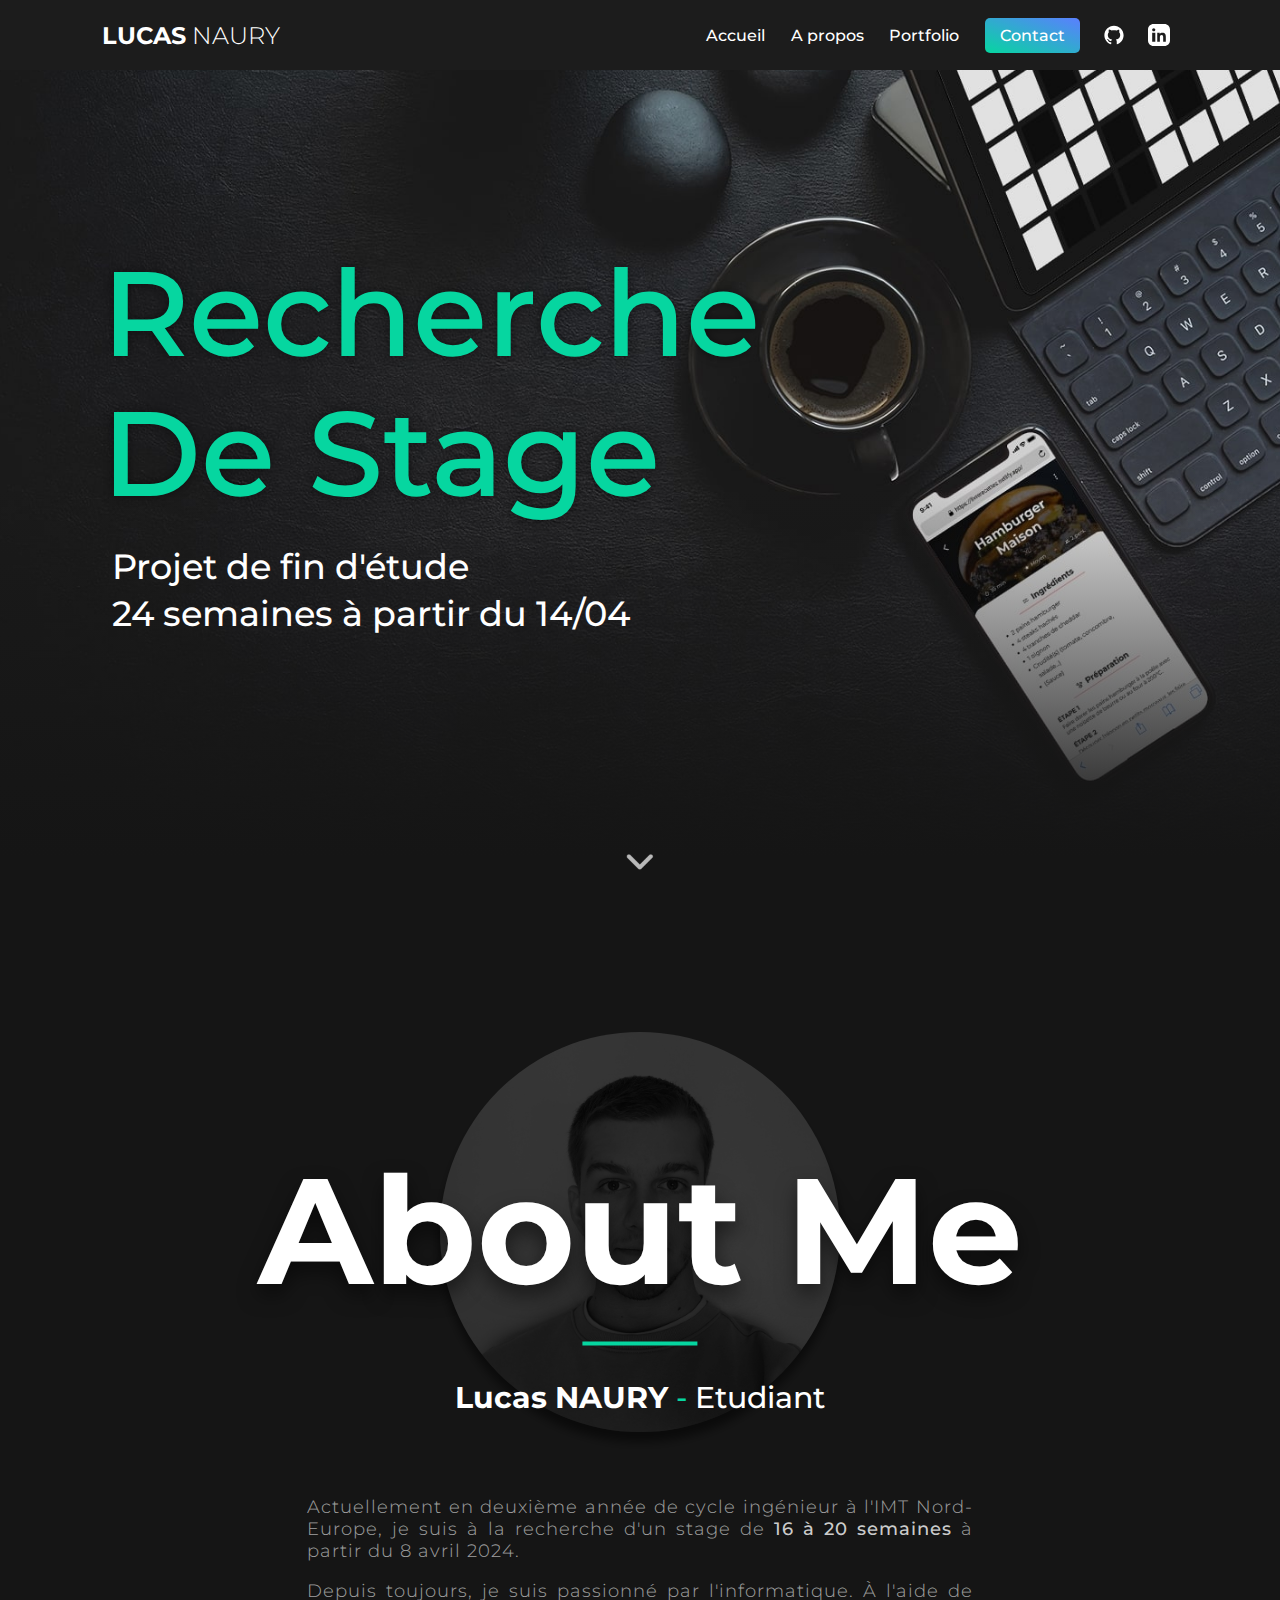
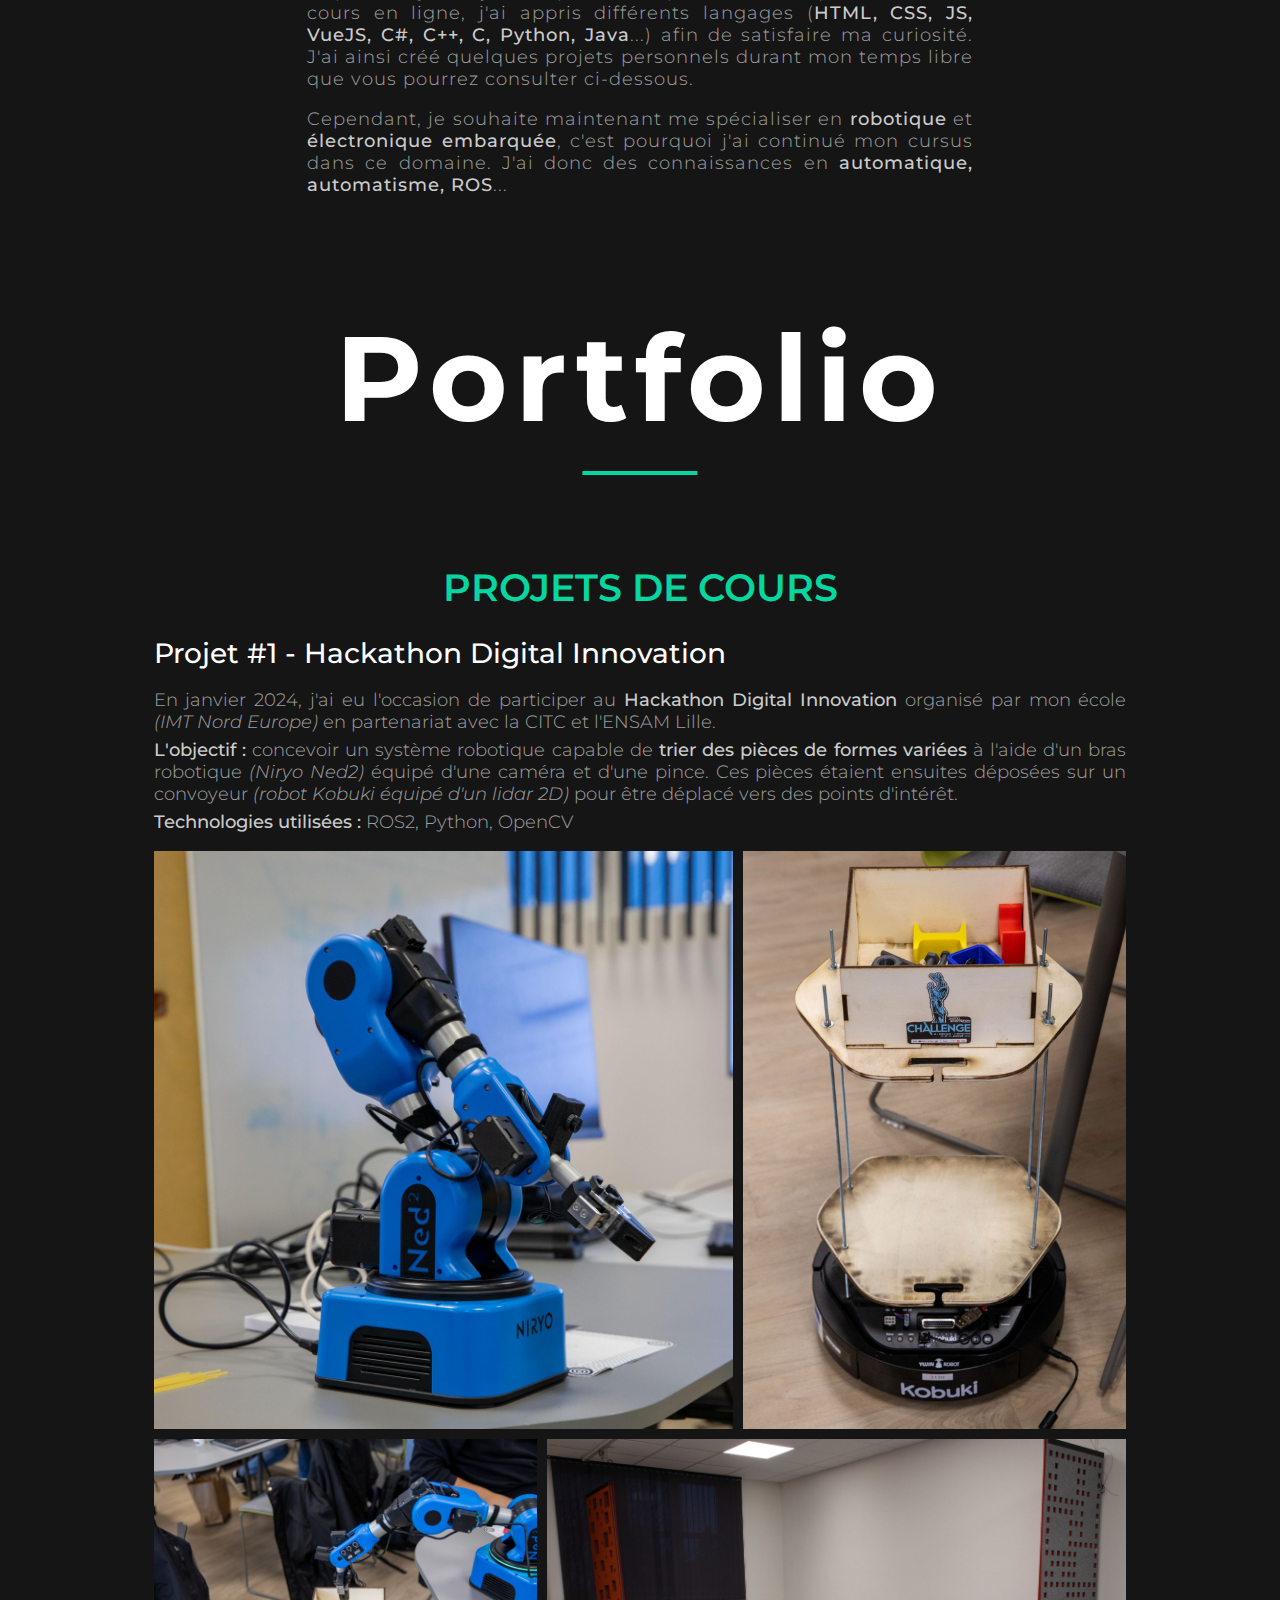
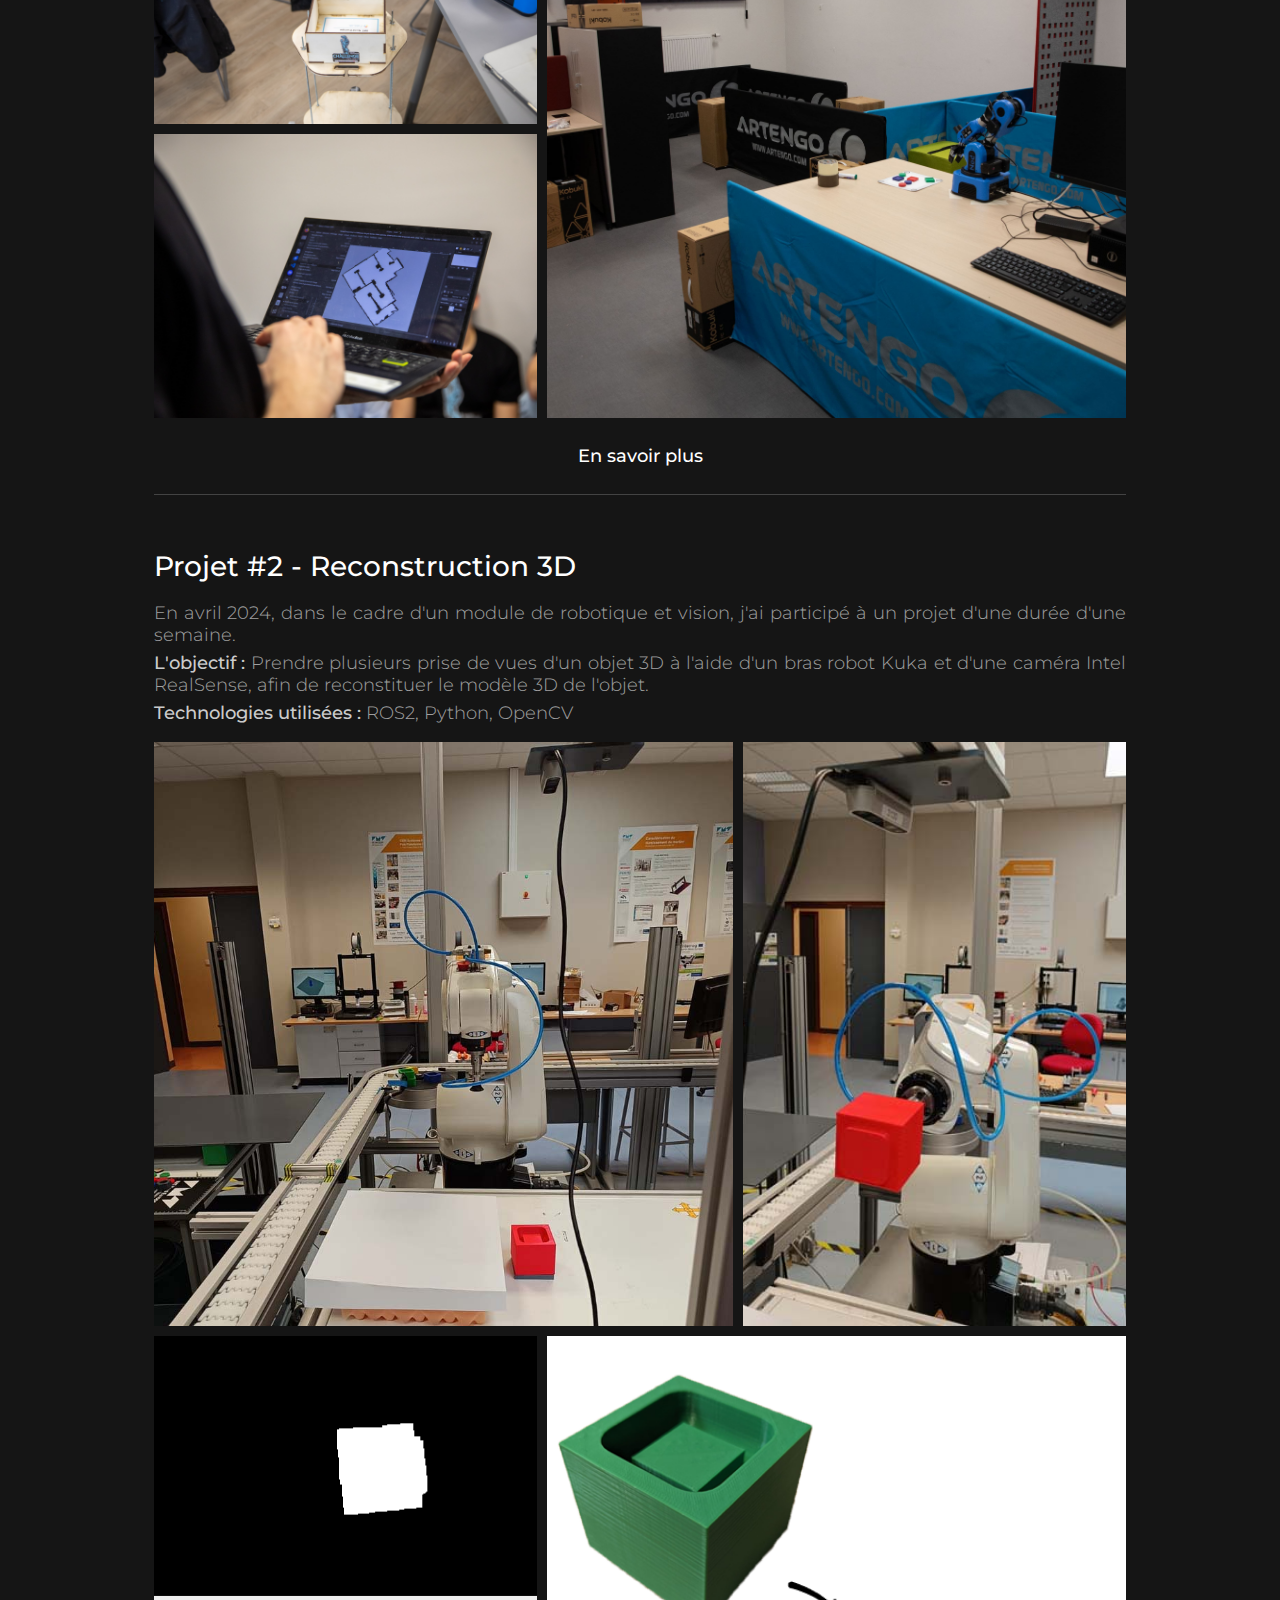
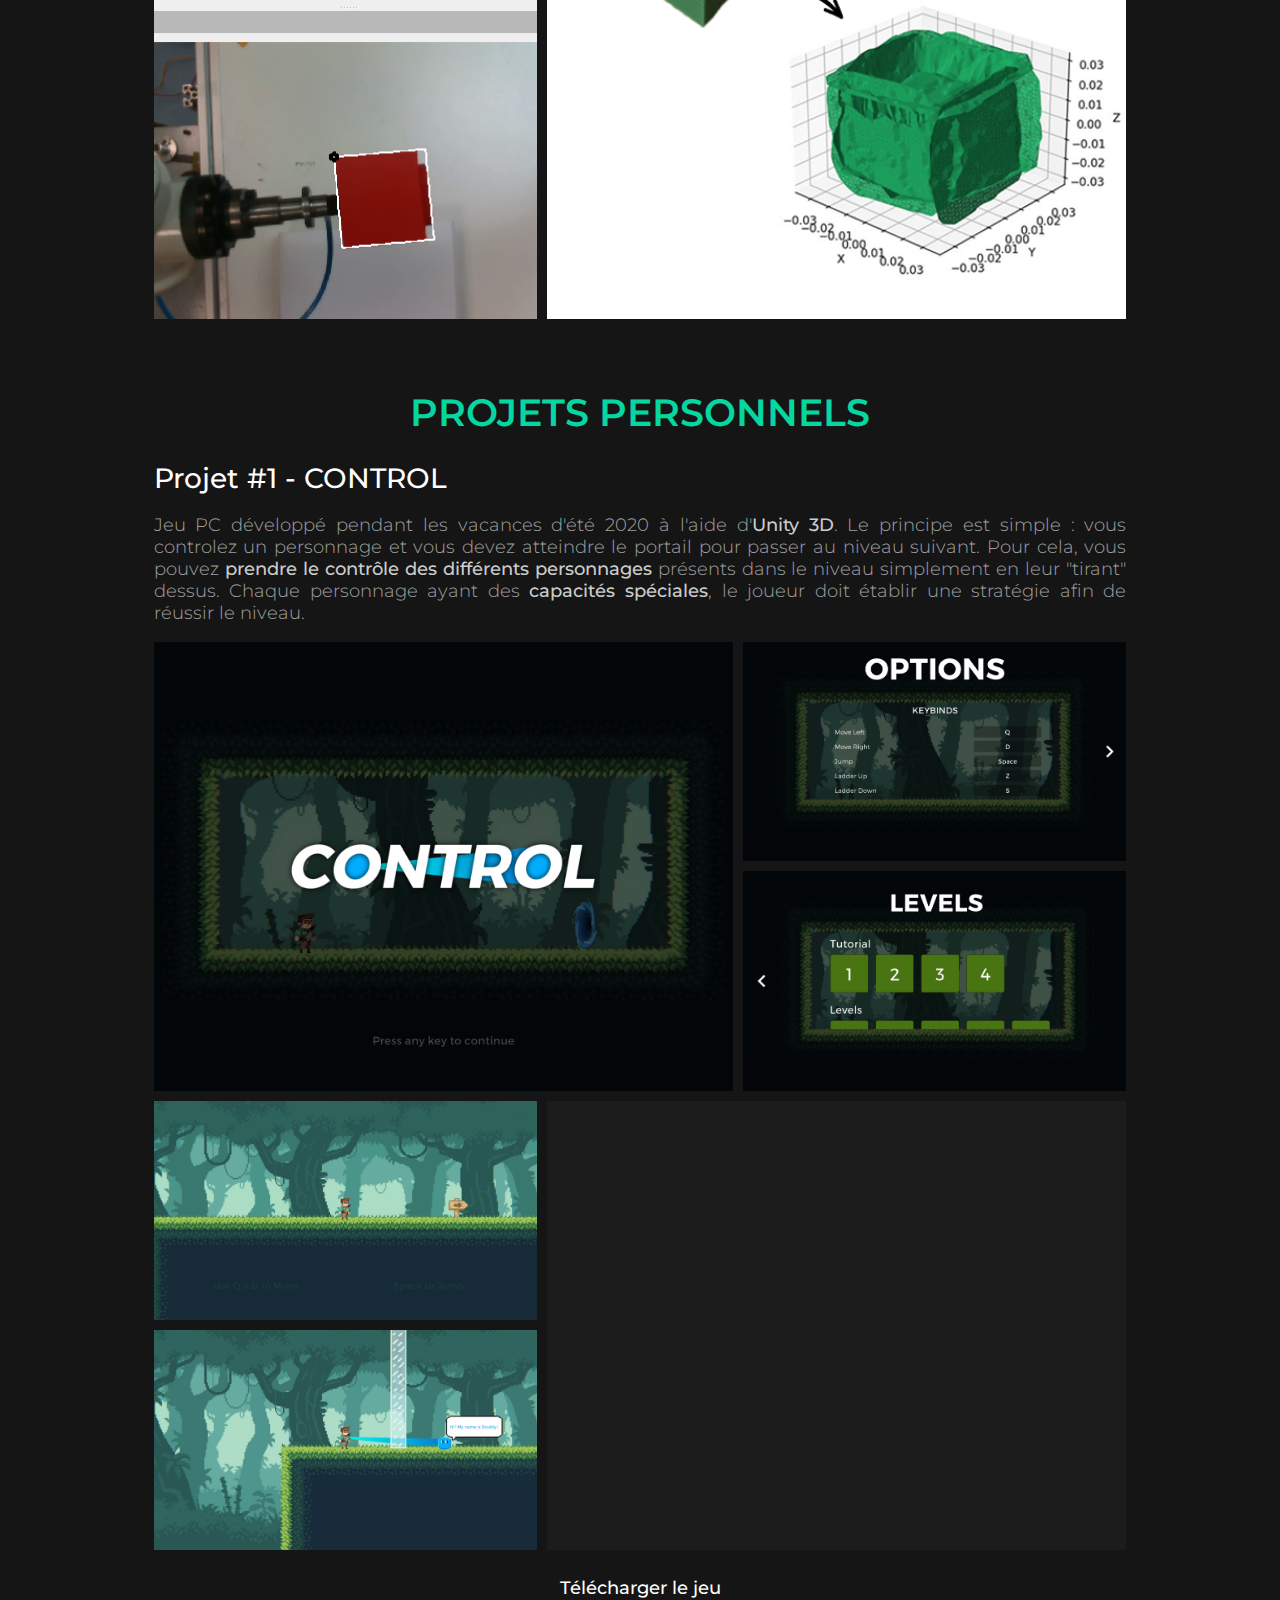
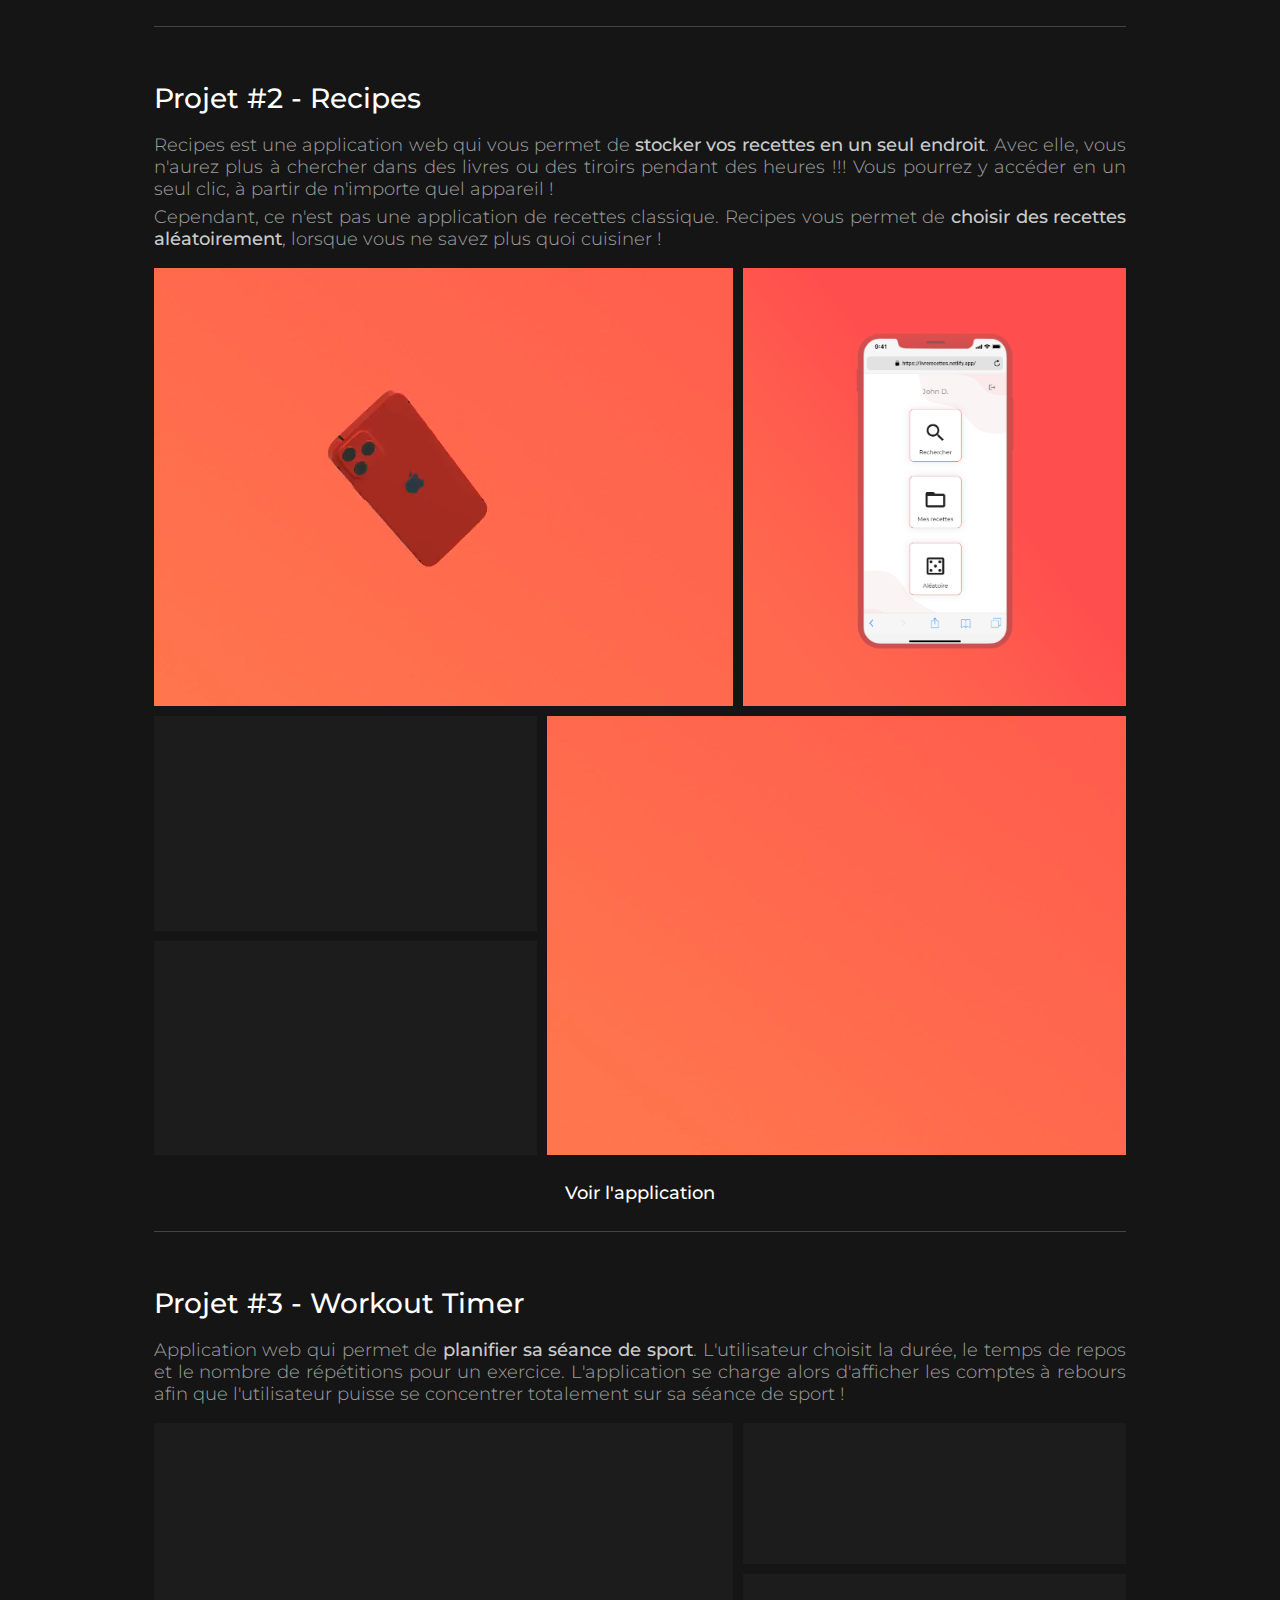
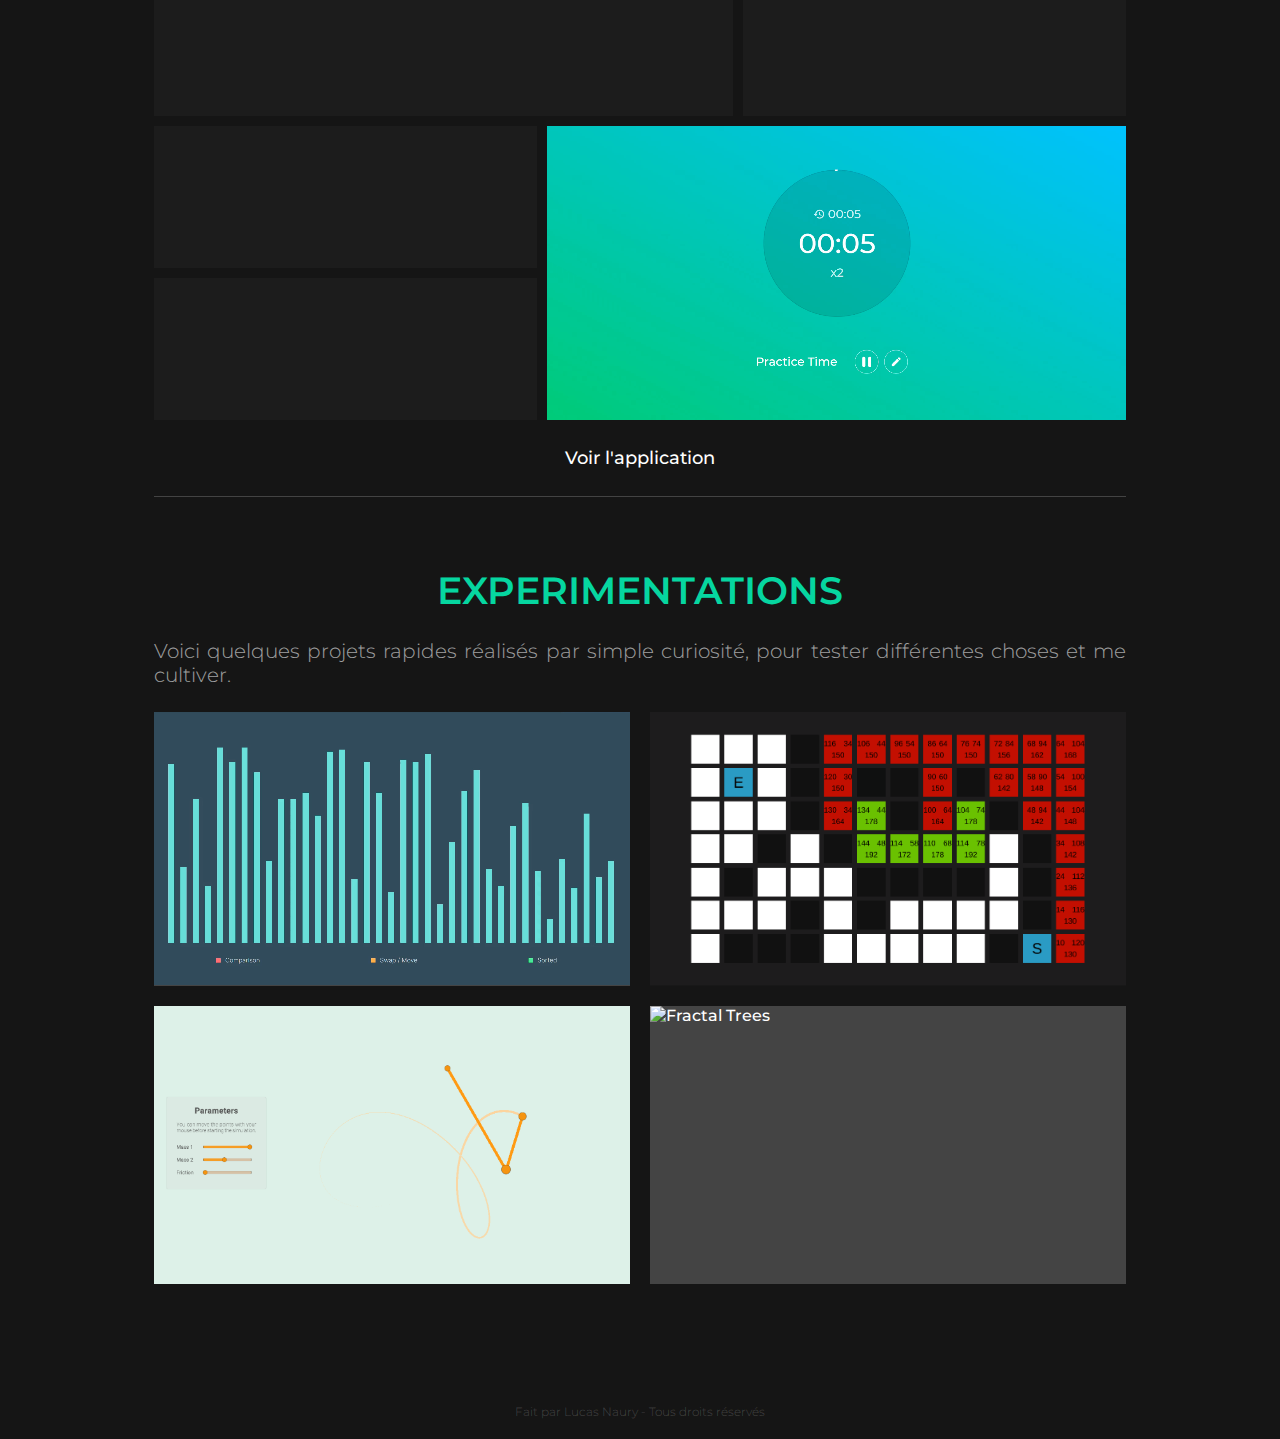
==== commit 312ffcf2: "Change folder structure + add class project" ====
--- a/index.html
+++ b/index.html
@@ -101,7 +101,7 @@
         <div class="grid">
           <div class="imgContainer large hover">
             <!--Ratio 1.33333333333-->
-            <img loading="lazy" class="media" src="img/Project1/niryo.jpg" alt="Niryo">
+            <img loading="lazy" class="media" src="img/projects/hackathon/niryo.jpg" alt="Niryo">
             <div class="desc">
               <h3>Niryo Ned2</h3>
               <p>Nous avons d'abord utilisé le robot <em>Niryo Ned2</em> ainsi que son kit de vision, pour <em>détecter puis attraper des pièces</em>.
@@ -112,7 +112,7 @@
 
           <div class="imgContainer tall hover">
             <!--Ratio 1.16756706827-->
-            <img loading="lazy" class="media" src="img/Project1/kobuki.jpg" alt="Ecran principal">
+            <img loading="lazy" class="media" src="img/projects/hackathon/kobuki.jpg" alt="Ecran principal">
             <div class="desc">
               <h3>Kobuki</h3>
               <p>Le <em>robot Kobuki</em> est un robot de type <i>"TurleBot"</i>. Nous l'avons utilisé pour déplacer les pièces d'un point à l'autre de l'environnement, grâce à son <em>lidar 2D</em> lui permettant de se repérer.</p>
@@ -121,7 +121,7 @@
           </div>
 
           <div class="imgContainer large hover">
-            <img loading="lazy" class="media" src="img/Project1/environnement.jpg" alt="Ecran principal">
+            <img loading="lazy" class="media" src="img/projects/hackathon/environnement.jpg" alt="Ecran principal">
             <div class="desc">
               <h3>Environnement</h3>
               <p>
@@ -131,7 +131,7 @@
             </div>
           </div>
           <div class="imgContainer medium hover">
-            <img loading="lazy" class="media" src="img/Project1/deplacement_pieces.jpg" alt="Onglet Mes recettes / Favoris">
+            <img loading="lazy" class="media" src="img/projects/hackathon/deplacement_pieces.jpg" alt="Onglet Mes recettes / Favoris">
             <div class="desc">
               <h3>Déplacement des pièces</h3>
               <p>Le bras robot devait déposer les pièces dans la boite en bois <i>(découpée au fablab de l'école)</i> disposée sur le Kobuki.</p>
@@ -139,7 +139,7 @@
             </div>
           </div>
           <div class="imgContainer medium hover">
-            <img loading="lazy" class="media" src="img/Project1/slam.jpg" alt="Onglet Mes recettes / Favoris">
+            <img loading="lazy" class="media" src="img/projects/hackathon/slam.jpg" alt="Onglet Mes recettes / Favoris">
             <div class="desc">
               <h3>La carte</h3>
               <p>A l'aide d'un algorithme de <em>SLAM</em>, nous avons créé une <em>cartographie de l'environnement</em> de test afin de déterminer les positions des <em>points d'intérêt</em> et permettre au robot de <em>se repérer</em>.</p>
@@ -151,7 +151,67 @@
         <div class="seeMore"><a href="https://robot-ia-hdf.github.io/" target="_blank">En savoir plus</a></div>
       </div>
 
-      
+      <div class="project imgProject">
+        <h1>Projet #2 - Reconstruction 3D</h1>
+        <p>
+          En avril 2024, dans le cadre d'un module de robotique et vision, j'ai participé à un projet d'une durée d'une semaine.
+          <span>
+            <em>L'objectif :</em> Prendre plusieurs prise de vues d'un objet 3D à l'aide d'un bras robot Kuka et d'une caméra Intel
+            RealSense, afin de reconstituer le modèle 3D de l'objet.
+          </span>
+          <span>
+            <em>Technologies utilisées :</em> ROS2, Python, OpenCV
+          </span>
+        </p>
+        <div class="grid">
+          <div class="imgContainer large hover">
+            <!--Ratio 1.33333333333-->
+            <img loading="lazy" class="media" src="img/projects/tp-robvis/robot-setup.jpg" alt="Kuka robot setup">
+            <div class="desc">
+              <h3>KUKA KR 5 Sixx R650</h3>
+              <p>
+                Nous avons utilisé un <em>robot industriel Kuka</em> pour ce projet, équipé d'un <em>préhenseur pneumatique</em>.
+                L'objet à scanner était un cube, disposé sur un socle à un endroit précis.
+              </p>
+            </div>
+          </div>
+
+          <div class="imgContainer tall hover">
+            <!--Ratio 1.16756706827-->
+            <img loading="lazy" class="media" src="img/projects/tp-robvis/robot-moving.jpg" alt="Déplacement du robot">
+            <div class="desc">
+              <h3>Déplacement du robot</h3>
+              <p>Le robot s'occupait d'attraper la pièce avec son préhenseur, et de la montrer sous différents angles à la
+                <em>caméra Intel RealSense</em> disposée au dessus du plan de travail
+              </p>
+            </div>
+          </div>
+
+          <div class="imgContainer tall hover">
+            <!--Ratio 1.16756706827-->
+            <img loading="lazy" class="media" src="img/projects/tp-robvis/computer-vision.png" alt="Vision par ordinateur">
+            <div class="desc">
+              <h3>Vision par ordinateur</h3>
+              <p>
+                Un algorithme de vision par ordinateur s'occupait de détecter la couleur du cube, et de prendre des mesures de distance
+                pour chacun des pixels de la face du cube.
+              </p>
+              <span>Cliquer pour afficher en grand</span>
+            </div>
+          </div>
+          <div class="imgContainer large hover">
+            <!--Ratio 1.33333333333-->
+            <img loading="lazy" class="media" src="img/projects/tp-robvis/result.png" alt="Résultat">
+            <div class="desc">
+              <h3>Résultat</h3>
+              <p>Une fois les données de profondeur des différentes faces récupérées, il a fallu fusionner ces nuages de point, 
+                pour obtenir un maillage. Le résultat reste à améliorer mais est plutôt correct au vu de la durée du projet.
+              </p>
+            </div>
+          </div>
+
+        </div>
+      </div>
 
 
       <div class="section-title">
@@ -172,7 +232,7 @@
         <div class="grid">
           <div class="imgContainer large hover">
             <!--Ratio 1.33333333333-->
-            <img loading="lazy" class="media" src="img/Project4/MainMenu.jpg" alt="Main Menu">
+            <img loading="lazy" class="media" src="img/projects/control/MainMenu.jpg" alt="Main Menu">
             <div class="desc">
               <h3>Ecran d'accueil</h3>
               <p>C'est la première chose que le joueur voit en lançant le jeu.</p>
@@ -182,7 +242,7 @@
 
           <div class="imgContainer medium hover">
             <!--Ratio 0.88396811337-->
-            <img loading="lazy" class="media" src="img/Project4/Options.jpg" alt="Options">
+            <img loading="lazy" class="media" src="img/projects/control/Options.jpg" alt="Options">
             <div class="desc">
               <h3>Menu Options</h3>
               <p>À partir de ce menu, le joueur peut <em>modifier ses contrôles, ses paramètres graphiques et le volume
@@ -192,7 +252,7 @@
           </div>
           <div class="imgContainer medium hover">
             <!--Ratio 1.79333333333-->
-            <img loading="lazy" class="media" src="img/Project4/LevelSelect.jpg" alt="Level Select">
+            <img loading="lazy" class="media" src="img/projects/control/LevelSelect.jpg" alt="Level Select">
             <div class="desc">
               <h3>Sélecteur de niveaux</h3>
               <p>Seul le dernier niveau non joué est accessible au joueur.</p>
@@ -202,7 +262,7 @@
 
           <div class="imgContainer large hover">
             <video loading="lazy" class="media" width="100%" height="100%" muted autoplay loop
-              src="img/Project4/Blobby.mp4" alt="Blobby"></video>
+              src="img/projects/control/Blobby.mp4" alt="Blobby"></video>
             <div class="desc">
               <h3>Blobby - Le personnage qui rebondit</h3>
               <p>Le joueur est amené à rencontrer ce personnage qui permet au joueur de <em>rebondir</em> et ainsi
@@ -211,7 +271,7 @@
             </div>
           </div>
           <div class="imgContainer medium hover">
-            <img loading="lazy" class="media" src="img/Project4/Tutorial.gif" alt="Tutorial">
+            <img loading="lazy" class="media" src="img/projects/control/Tutorial.gif" alt="Tutorial">
             <div class="desc">
               <h3>Premier niveau du tutoriel</h3>
               <p>C'est le premier niveau que le joueur est amené à jouer. Il lui apprend les <em>déplacements de
@@ -220,7 +280,7 @@
             </div>
           </div>
           <div class="imgContainer medium hover">
-            <img loading="lazy" class="media" src="img/Project4/Doubly.jpg" alt="Doubly">
+            <img loading="lazy" class="media" src="img/projects/control/Doubly.jpg" alt="Doubly">
             <div class="desc">
               <h3>Doubly - Le personnage aux multiples saut</h3>
               <p>C'est le premier personnage que le joueur rencontre. Il est capable de faire un <em>double saut</em>,
@@ -246,7 +306,7 @@
           <div class="imgContainer large hover">
             <!--Ratio 1.33333333333-->
             <video loading="lazy" class="media" width="100%" height="100%" muted autoplay loop
-              src="img/Project2/Main.mp4" alt="Présentation de l'application"></video>
+              src="img/projects/recipes/Main.mp4" alt="Présentation de l'application"></video>
             <div class="desc">
               <h3>Présentation</h3>
               <p>
@@ -261,7 +321,7 @@
 
           <div class="imgContainer tall hover">
             <!--Ratio 1.16756706827-->
-            <img loading="lazy" class="media" src="img/Project2/Main screen.png" alt="Ecran principal">
+            <img loading="lazy" class="media" src="img/projects/recipes/Main screen.png" alt="Ecran principal">
             <div class="desc">
               <h3>écran d'accueil</h3>
               <p>L'écran d'accueil vous permet d'accéder aux différentes fonctions de l'application.</p>
@@ -271,7 +331,7 @@
 
           <div class="imgContainer large hover">
             <video loading="lazy" class="media" width="100%" height="100%" muted autoplay loop
-              src="img/Project2/Recipes.mp4" alt="Présentation écran de recettes"></video>
+              src="img/projects/recipes/Recipes.mp4" alt="Présentation écran de recettes"></video>
             <div class="desc">
               <h3>Recettes</h3>
               <p>
@@ -284,7 +344,7 @@
             </div>
           </div>
           <div class="imgContainer medium hover">
-            <img loading="lazy" class="media" src="img/Project2/My recipes.png" alt="Onglet Mes recettes / Favoris">
+            <img loading="lazy" class="media" src="img/projects/recipes/My recipes.png" alt="Onglet Mes recettes / Favoris">
             <div class="desc">
               <h3>Mes recettes</h3>
               <p>Dans cet onglet, l'utilisateur peut à la fois voir les <em>recettes qu'il a créées</em>
@@ -293,7 +353,7 @@
             </div>
           </div>
           <div class="imgContainer medium hover">
-            <img loading="lazy" class="media" src="img/Project2/Random.png" alt="Onglet Recherche aléatoire">
+            <img loading="lazy" class="media" src="img/projects/recipes/Random.png" alt="Onglet Recherche aléatoire">
             <div class="desc">
               <h3>Recherche aléatoire</h3>
               <p>Dans cet onglet, l'utilisateur peut sélectionner le type de recettes qu'il souhaite,
@@ -318,7 +378,7 @@
         <div class="grid">
           <div class="imgContainer large hover">
             <!--Ratio 1.33333333333-->
-            <img loading="lazy" class="media" src="img/Project3/Settings.jpg" alt="Settings">
+            <img loading="lazy" class="media" src="img/projects/workout-timer/Settings.jpg" alt="Settings">
             <div class="desc">
               <h3>Ecran d'accueil</h3>
               <p>C'est la première page que l'utilisateur voit en lançant l'application. Il peut y remplir les données
@@ -329,7 +389,7 @@
 
           <div class="imgContainer medium hover">
             <!--Ratio 0.88396811337-->
-            <img loading="lazy" class="media" src="img/Project3/TimePicker.jpg" alt="Time Picker">
+            <img loading="lazy" class="media" src="img/projects/workout-timer/TimePicker.jpg" alt="Time Picker">
             <div class="desc">
               <h3>Time Picker</h3>
               <p>Utilisation d'une <em>librairie JavaScript</em> pour avoir un <em>Time Picker</em>.</p>
@@ -338,7 +398,7 @@
           </div>
           <div class="imgContainer medium hover">
             <!--Ratio 1.79333333333-->
-            <img loading="lazy" class="media" src="img/Project3/SettingsCompleted.jpg" alt="Settings Completed">
+            <img loading="lazy" class="media" src="img/projects/workout-timer/SettingsCompleted.jpg" alt="Settings Completed">
             <div class="desc">
               <h3>Paramètres remplis</h3>
               <p>Une fois les paramètres remplis, l'utilisateur peut cliquer sur <em>"START"</em> afin de lancer
@@ -349,7 +409,7 @@
 
           <div class="imgContainer large hover">
             <video loading="lazy" class="media" width="100%" height="100%" muted autoplay loop
-              src="img/Project3/InUse.mp4" alt="Application"></video>
+              src="img/projects/workout-timer/InUse.mp4" alt="Application"></video>
             <div class="desc">
               <h3>Application en marche</h3>
               <p>
@@ -360,7 +420,7 @@
             </div>
           </div>
           <div class="imgContainer medium hover">
-            <img loading="lazy" class="media" src="img/Project3/PracticeTime.jpg" alt="Rest Time">
+            <img loading="lazy" class="media" src="img/projects/workout-timer/PracticeTime.jpg" alt="Rest Time">
             <div class="desc">
               <h3>Practice Time</h3>
               <p>L'utilisateur <em>réalise l'exercice</em> durant le temps indiqué.</p>
@@ -368,7 +428,7 @@
             </div>
           </div>
           <div class="imgContainer medium hover">
-            <img loading="lazy" class="media" src="img/Project3/RestTime.jpg" alt="Doubly">
+            <img loading="lazy" class="media" src="img/projects/workout-timer/RestTime.jpg" alt="Doubly">
             <div class="desc">
               <h3>Rest Time</h3>
               <p>L'utilisateur <em>se repose</em> durant le temps indiqué.</p>
@@ -418,7 +478,7 @@
           <span>Cliquer pour afficher en grand</span>
         </div>
         <video loading="lazy" class="media" width="100%" height="100%" muted
-              src="img/Extra-projects/Sorting visualizer.mp4" alt="Sorting visualization"></video>
+              src="img/projects/extra/Sorting visualizer.mp4" alt="Sorting visualization"></video>
       </div>
       <div class="experiment-project imgContainer hover">
         <div class="desc">
@@ -426,7 +486,7 @@
           <p>Implémentation de l'algorithme de pathfinding A*, en affichant les coûts heuristiques, réels et totaux.</p>
           <span>Cliquer pour afficher en grand</span>
         </div>
-        <img class="media" src="img/Extra-projects/Pathfinding.png" alt="A* Pathfinding visualization">
+        <img class="media" src="img/projects/extra/Pathfinding.png" alt="A* Pathfinding visualization">
       </div>
       <div class="experiment-project imgContainer hover">
         <div class="desc">
@@ -434,7 +494,7 @@
           <p>Implémentation des équations de mouvement du double pendule avec la méthode "Runge-Kutta".</p>
           <span>Cliquer pour afficher en grand</span>
         </div>
-        <img class="media" src="img/Extra-projects/Double Pendulum.png" alt="Double Pendulum">
+        <img class="media" src="img/projects/extra/Double Pendulum.png" alt="Double Pendulum">
       </div>
       <div class="experiment-project imgContainer hover">
         <div class="desc">
@@ -442,7 +502,7 @@
           <p>Implémentation d'un algorithme de génération de Fractal trees à l'aide d'Unity3D.</p>
           <span>Cliquer pour afficher en grand</span>
         </div>
-        <img class="media" src="img/Extra-projects/Fractal Trees.png" alt="Fractal Trees">
+        <img class="media" src="img/projects/extra/Fractal Trees.png" alt="Fractal Trees">
       </div>
     </div>
 
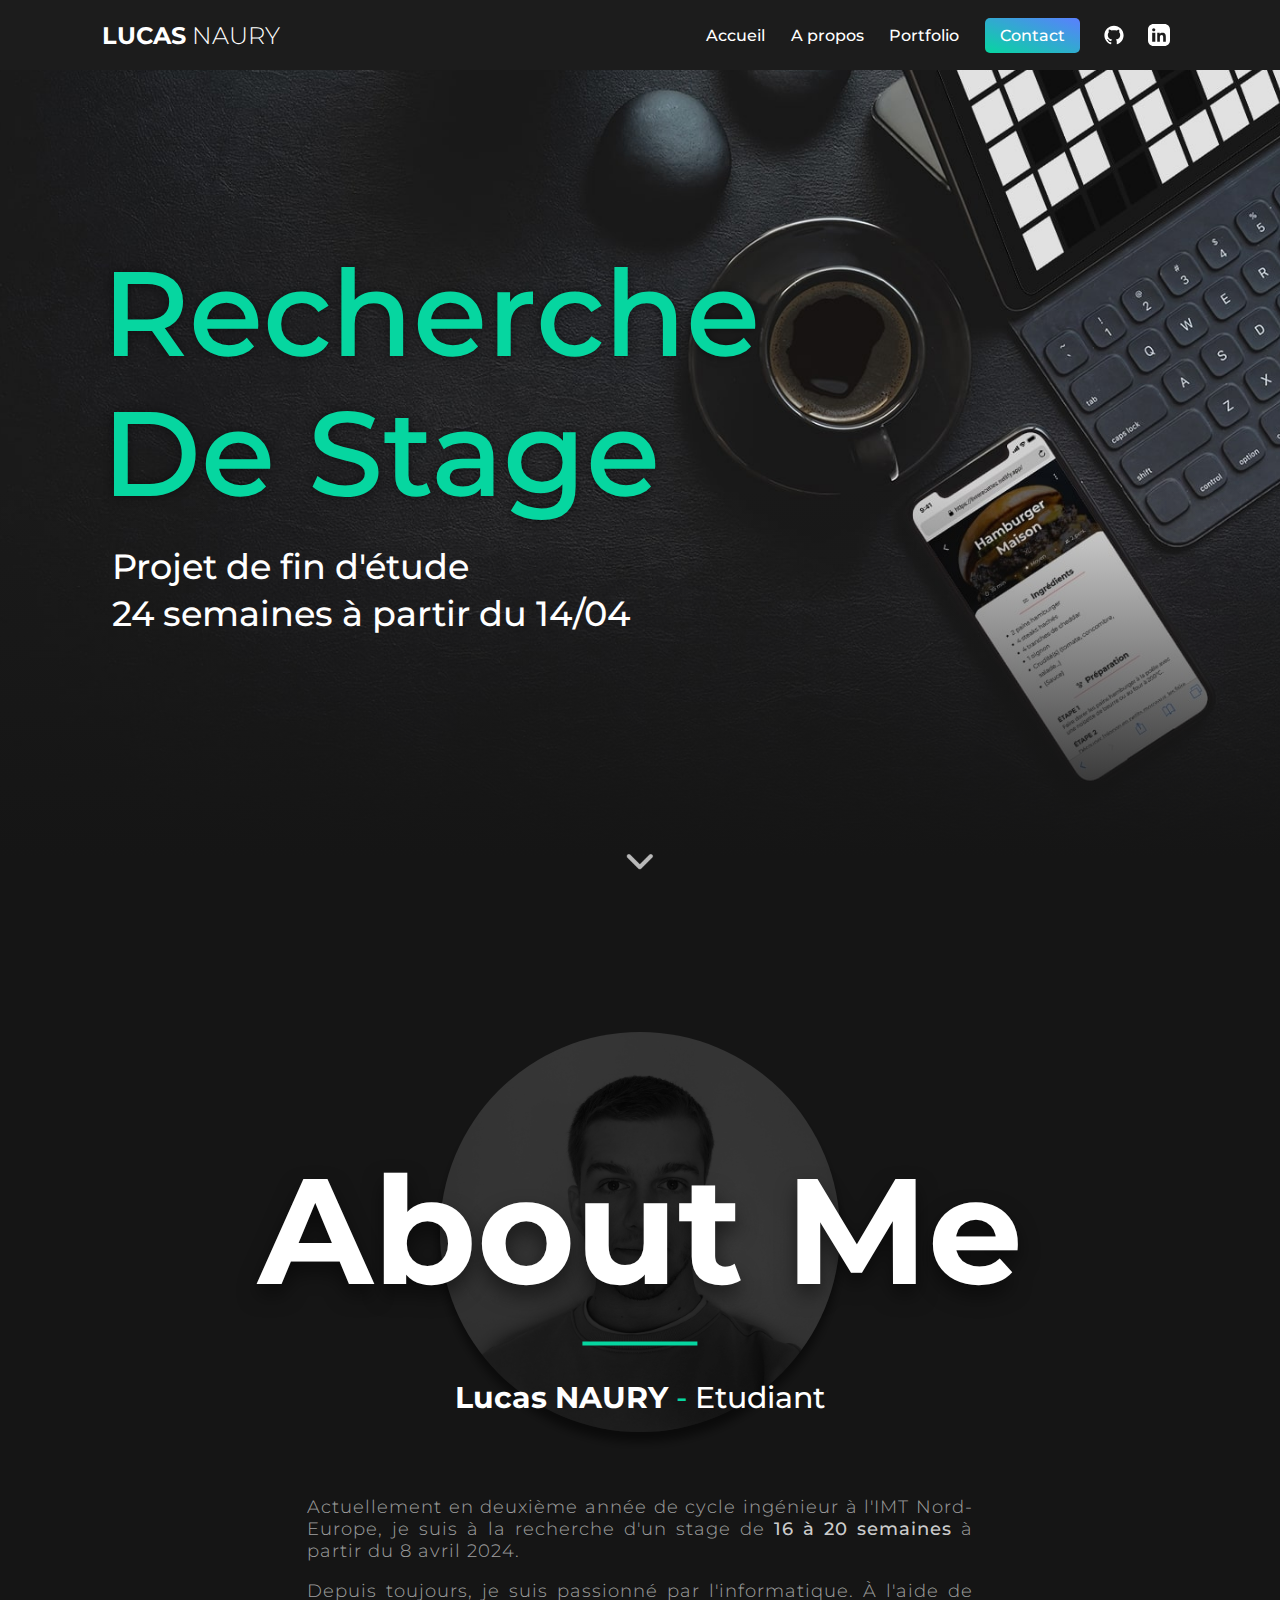
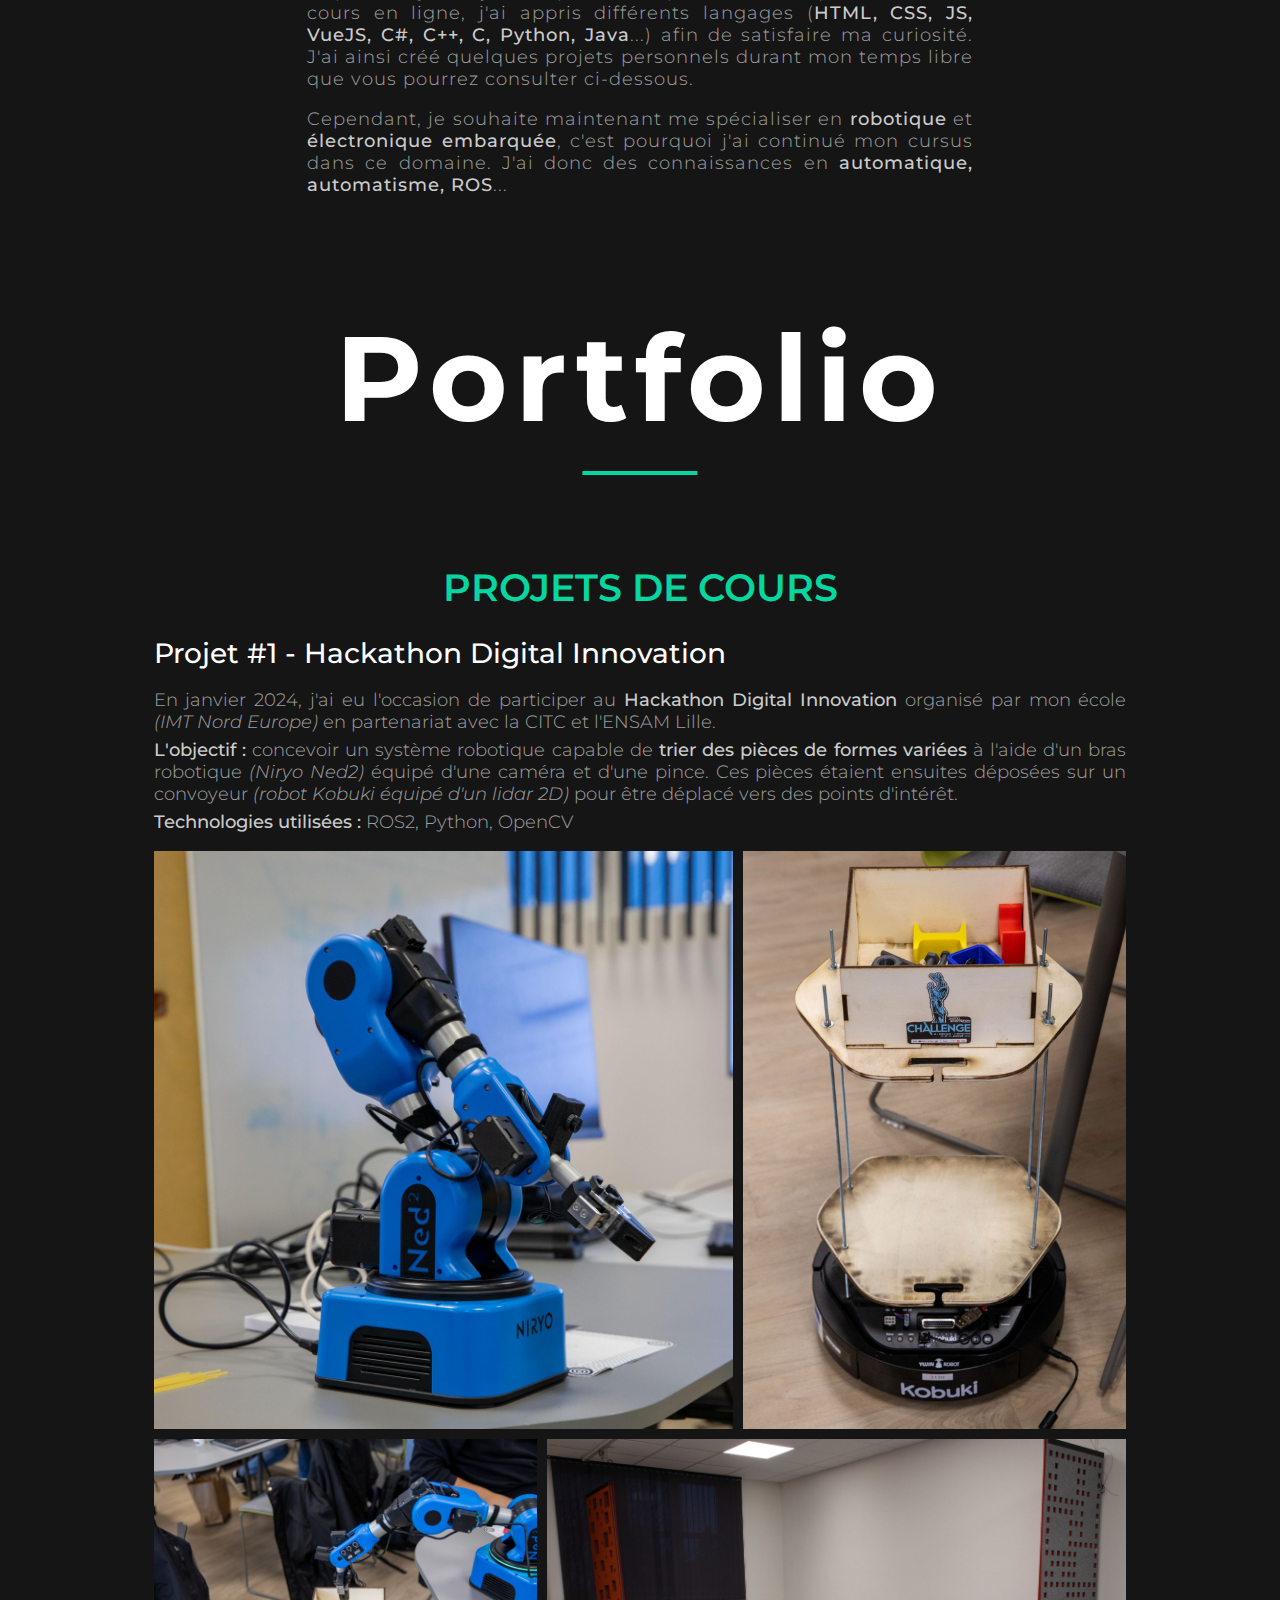
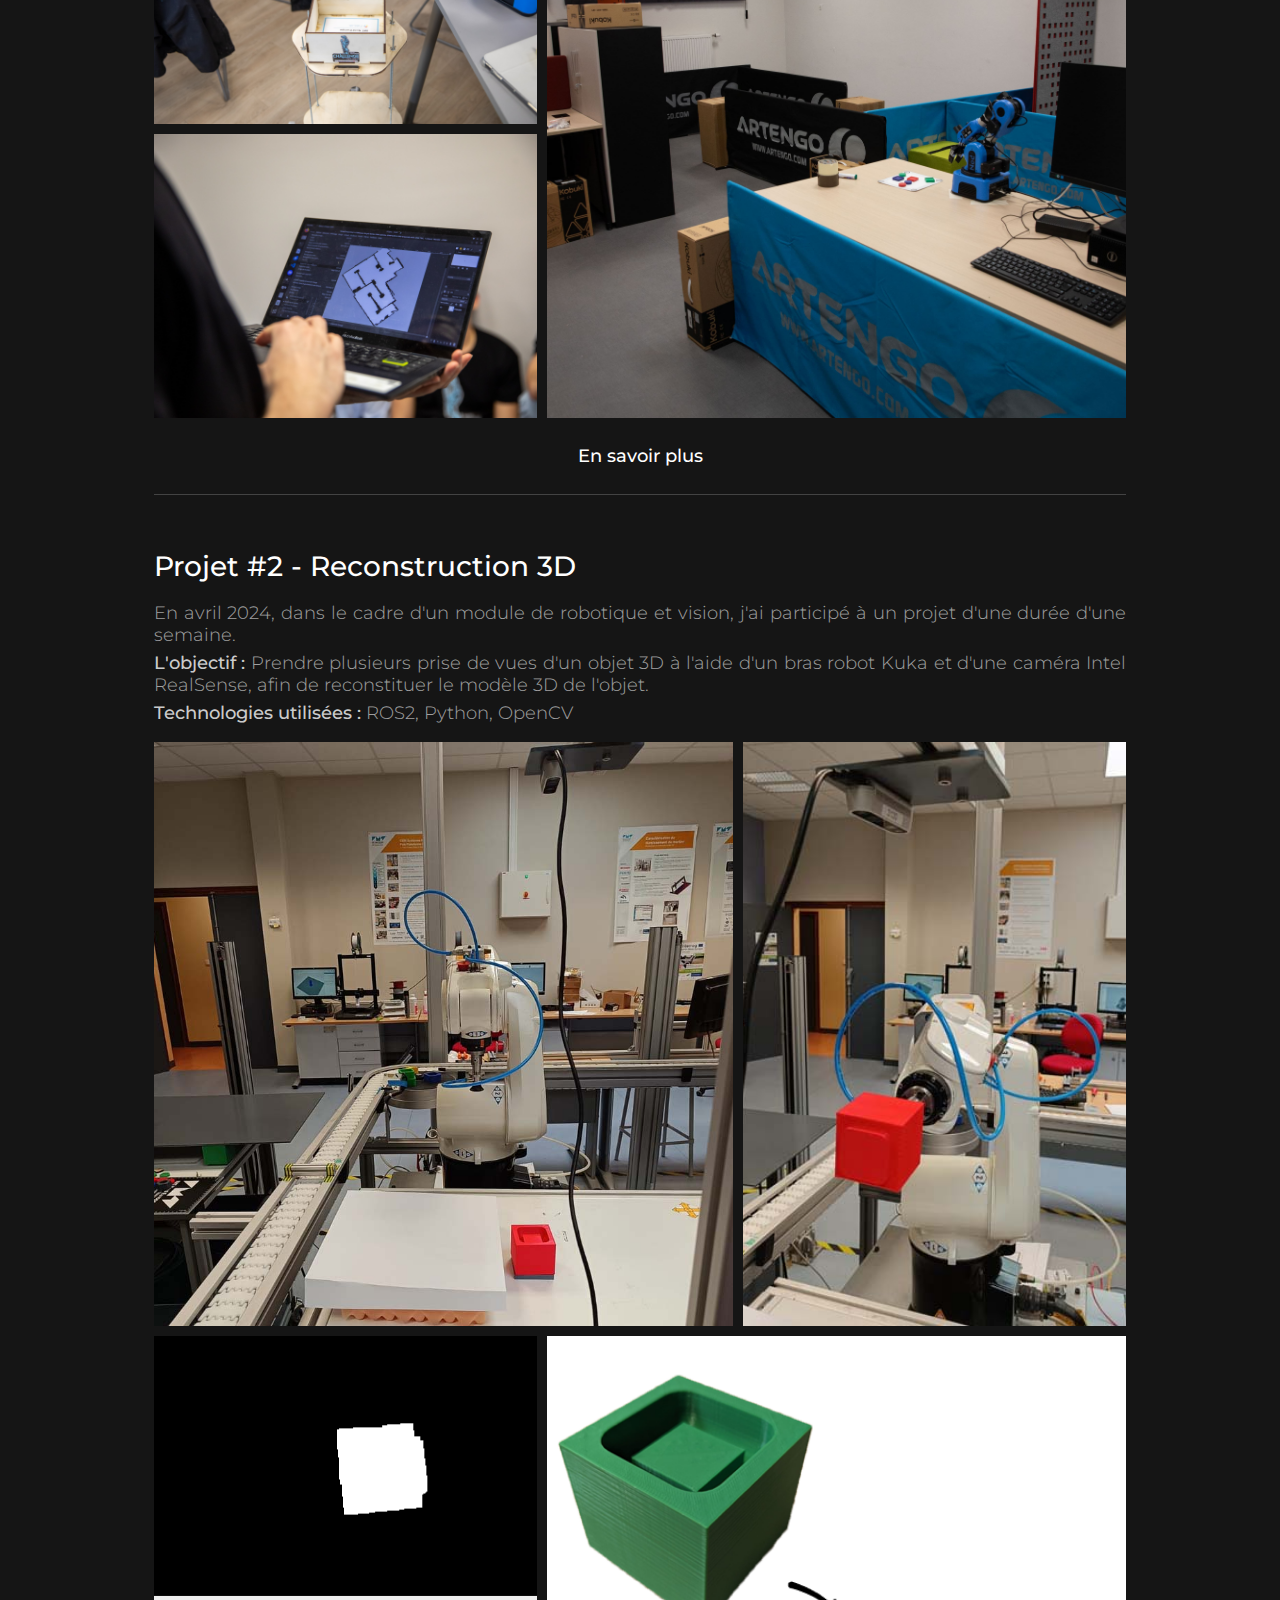
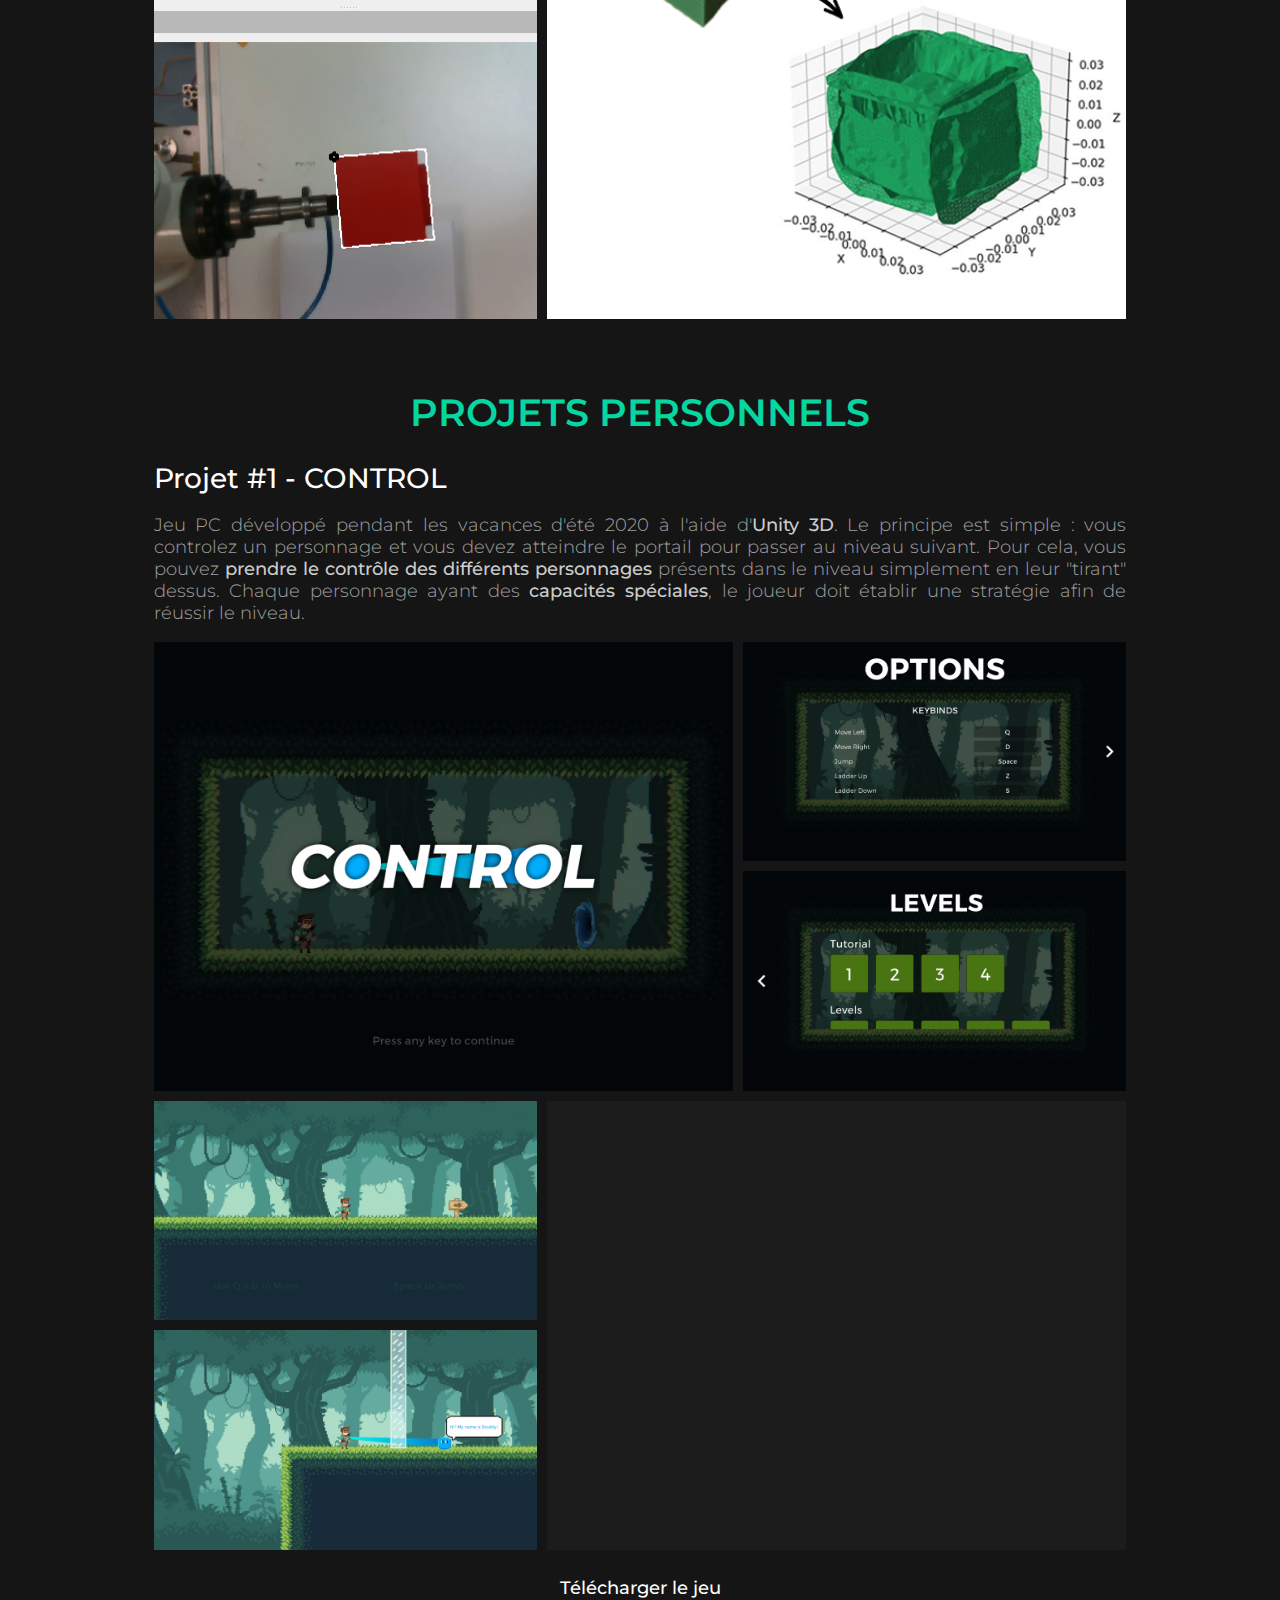
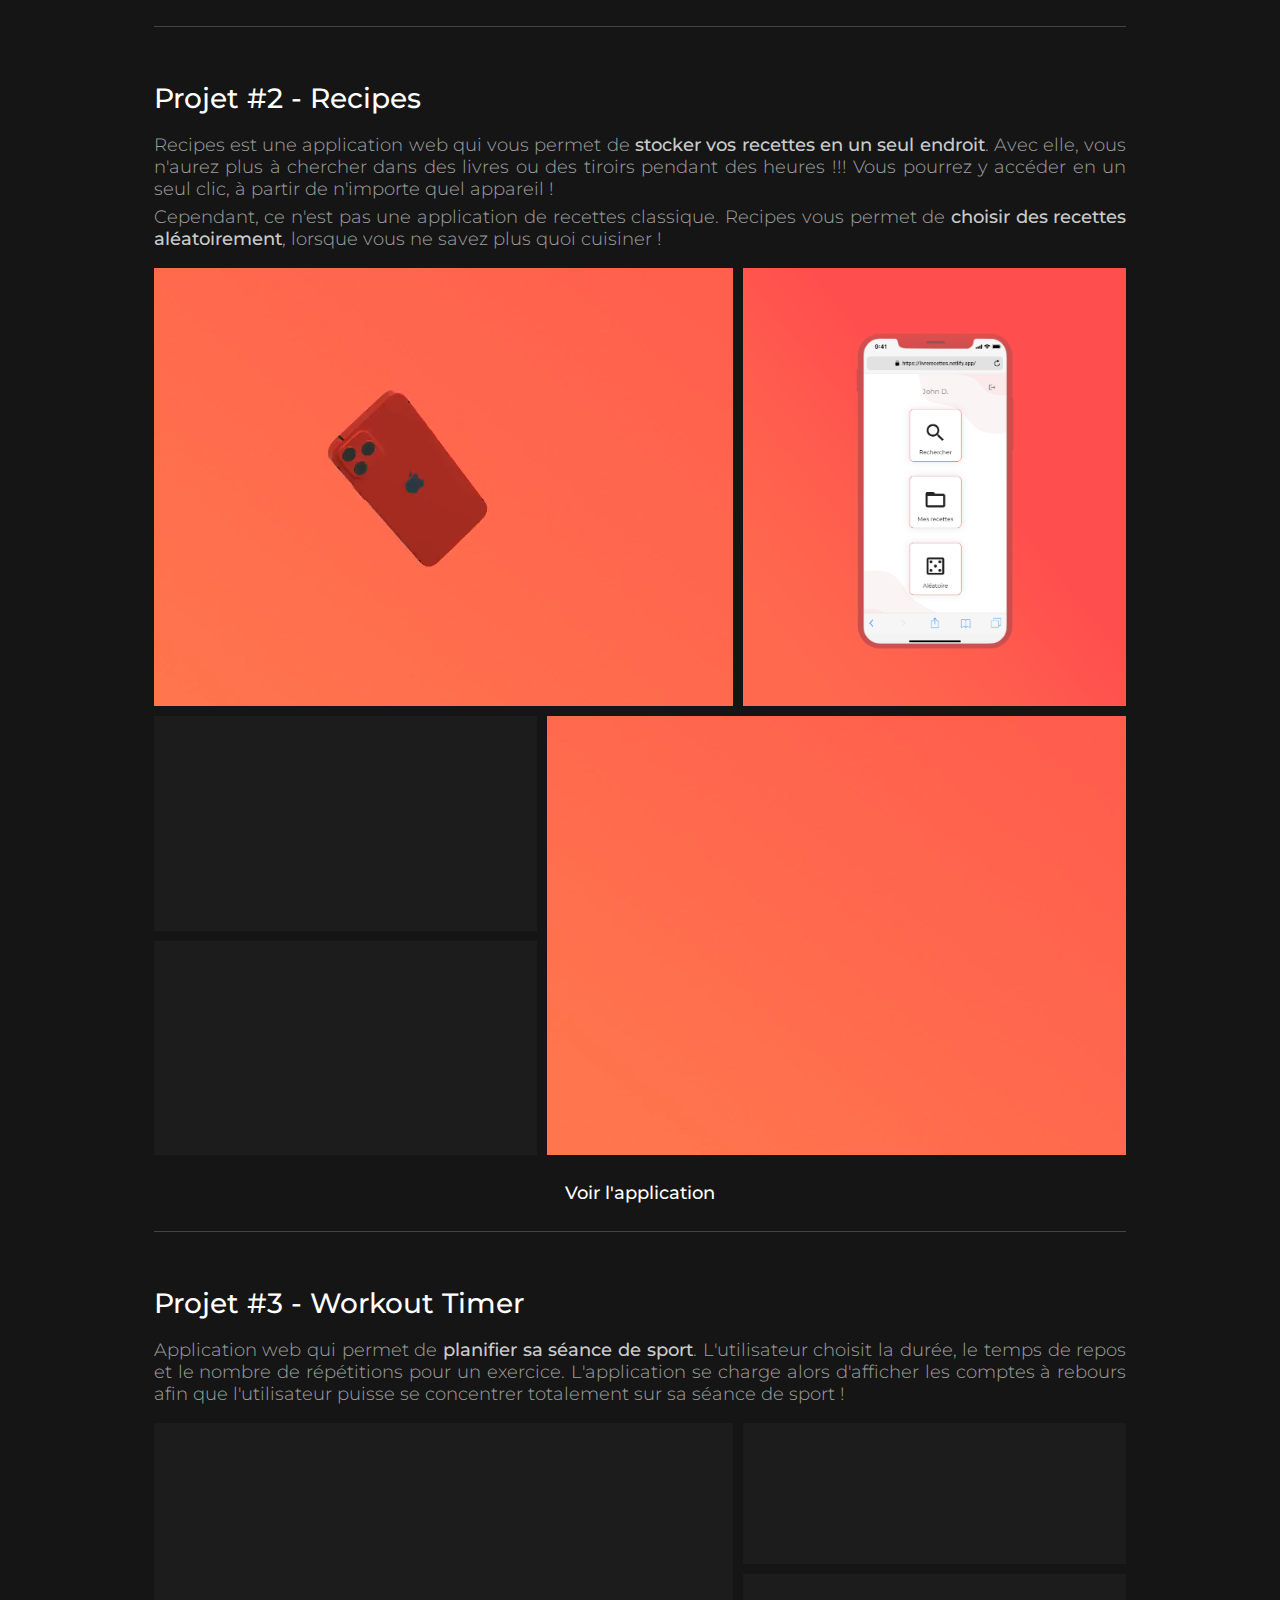
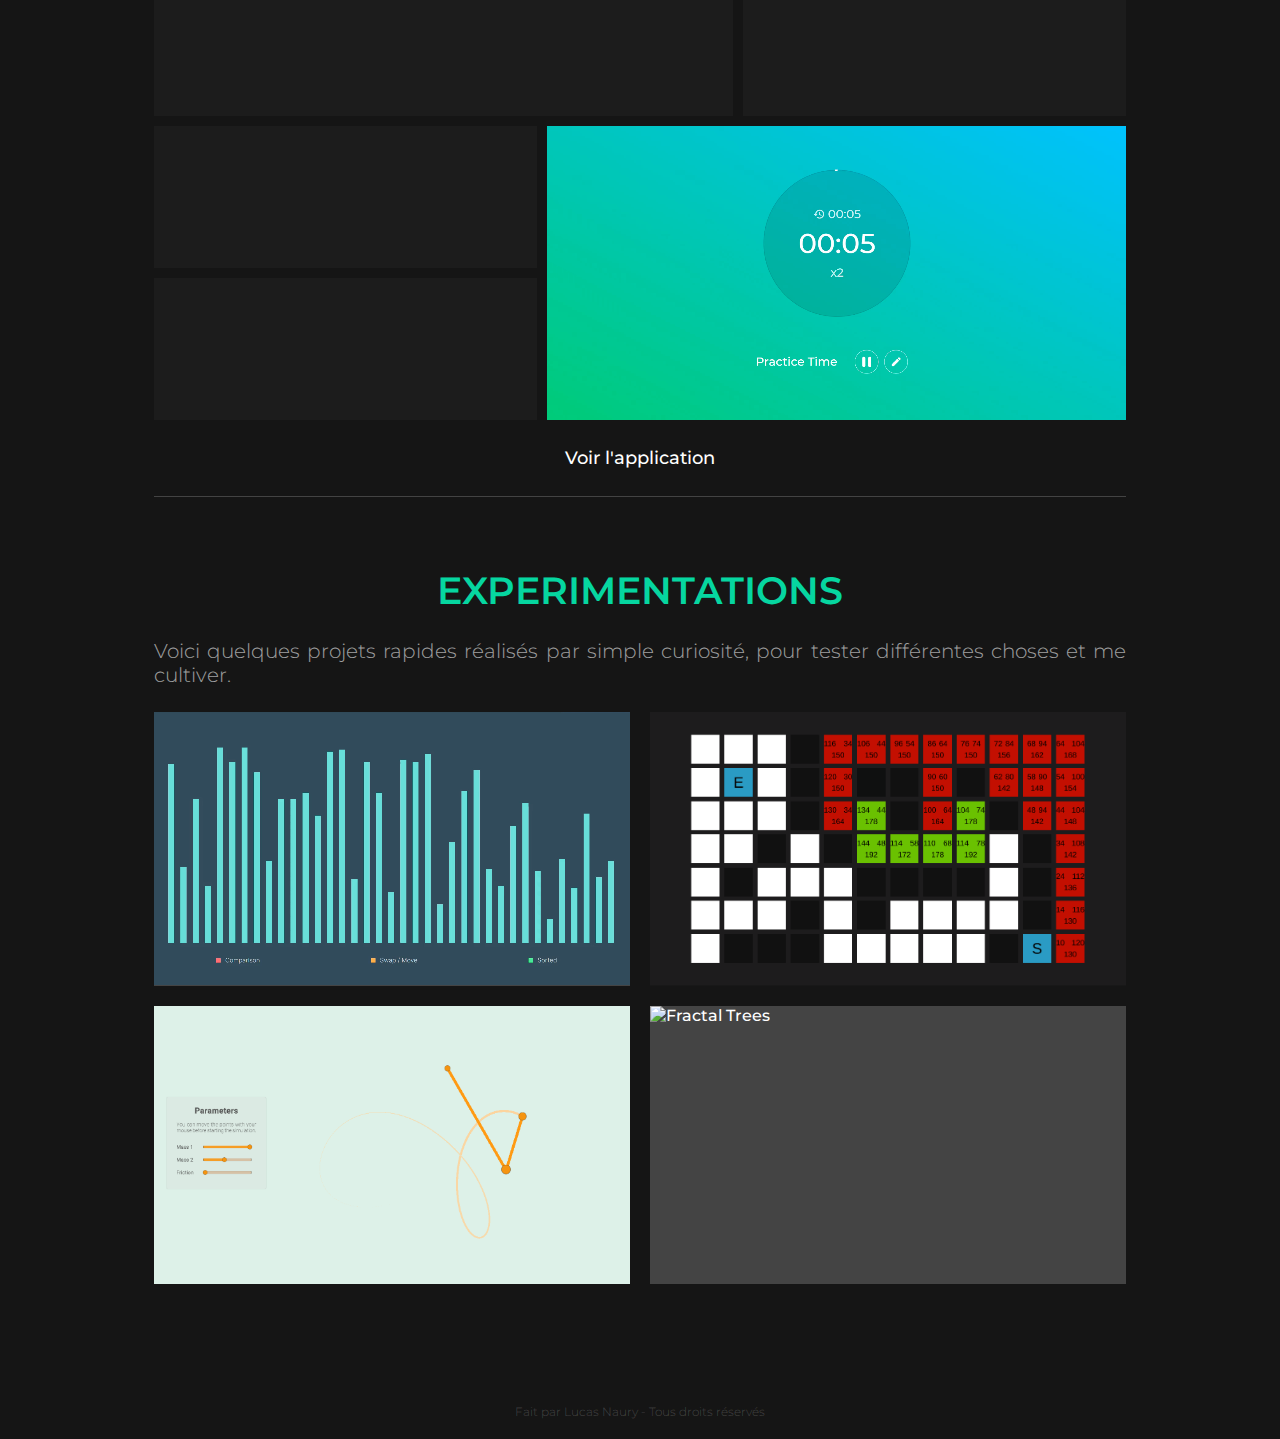
==== commit d2ac3f82: "Add favicon" ====
--- a/index.html
+++ b/index.html
@@ -7,6 +7,8 @@
   <meta name="description"
     content="Lucas Naury's Portfolio, a front-end developper, engineering student at IMT Nord Europe">
   <meta name="theme-color" content="#1C1C1C">
+  <link rel="icon" href="/favicon.ico" sizes="48x48" >
+  <link rel="icon" href="/favicon.svg" sizes="any" type="image/svg+xml">
   <title>Portfolio</title>
   <link rel="stylesheet" href="css/main.css">
   <link href="https://fonts.googleapis.com/css?family=Montserrat:300,500,600,700" rel="stylesheet">
--- a/css/main.css
+++ b/css/main.css
@@ -504,8 +504,9 @@
   justify-content: center;
 }
 .portfolio-section .projects .overlay .content .horizontal {
-  width: 100%;
-  height: 80%;
+  flex: 1 1;
+  height: 1px;
+  width: 100%;
   display: flex;
   flex-direction: row;
   align-items: center;
@@ -513,17 +514,14 @@
 }
 .portfolio-section .projects .overlay .content .horizontal .mediaContainer {
   width: 70%;
-  min-height: 100%;
-  position: relative;
-  overflow: hidden;
+  height: 100%;
 }
 .portfolio-section .projects .overlay .content .horizontal .mediaContainer .overlayImg,
 .portfolio-section .projects .overlay .content .horizontal .mediaContainer .overlayVid {
   width: 100%;
-  position: absolute;
-  top: 50%;
-  left: 50%;
-  transform: translate(-50%, -50%);
+  height: 100%;
+  -o-object-fit: contain;
+     object-fit: contain;
 }
 .portfolio-section .projects .overlay .content .horizontal img.NavigateBefore,
 .portfolio-section .projects .overlay .content .horizontal img.NavigateNext {
@@ -537,7 +535,7 @@
   flex-direction: row;
   align-items: center;
   margin-top: 20px;
-  width: 30%;
+  width: 100%;
   justify-content: space-around;
 }
 .portfolio-section .projects .overlay .content .bottomNav img.NavigateBefore,
@@ -966,7 +964,6 @@
   }
   .portfolio-section .projects .overlay .content .horizontal .mediaContainer {
     width: 100%;
-    min-height: 32vh;
   }
   .portfolio-section .projects .overlay .content .bottomNav {
     display: flex;
@@ -1014,9 +1011,6 @@
   .portfolio-section .projects .project p, .portfolio-section .projects .project p span {
     font-size: 16px;
   }
-  .portfolio-section .projects .overlay .content .horizontal .mediaContainer {
-    min-height: 25vh;
-  }
   .portfolio-section .section-title h2 {
     margin-top: 40px;
     font-size: 28px;
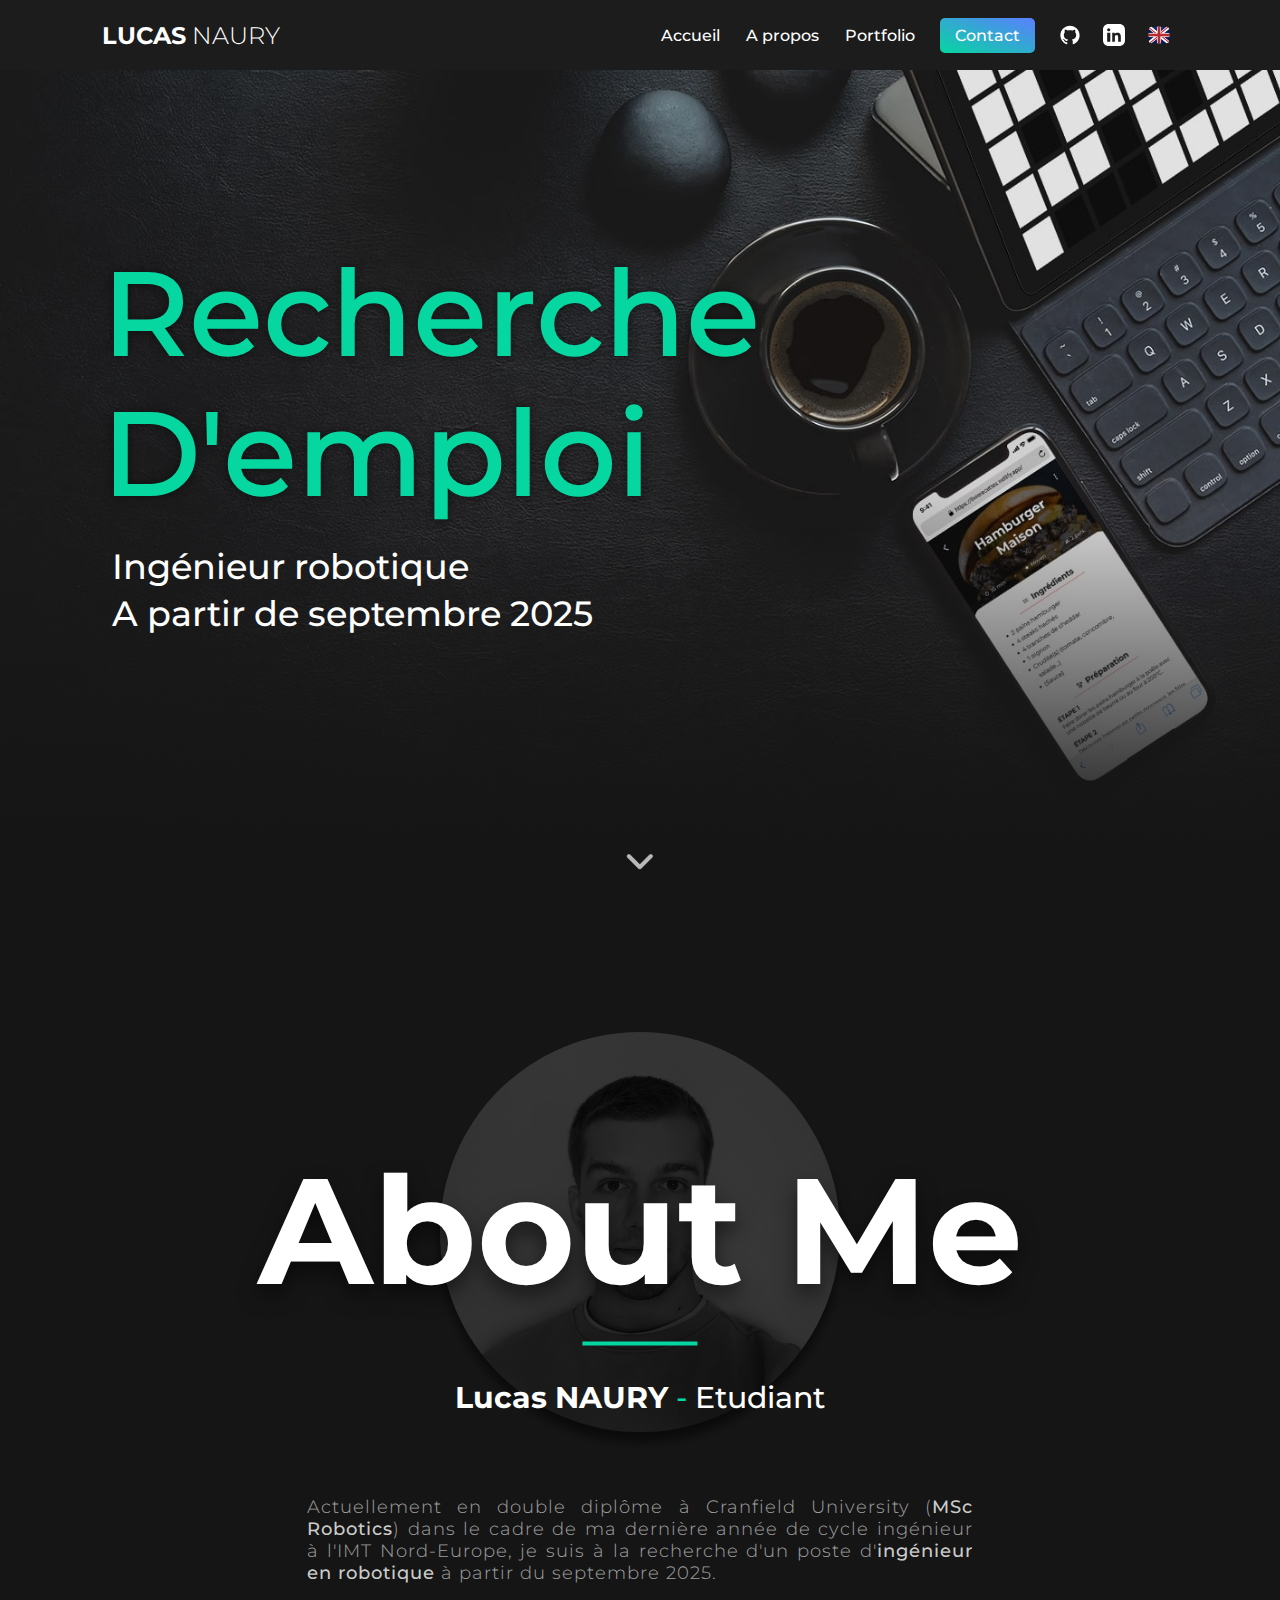
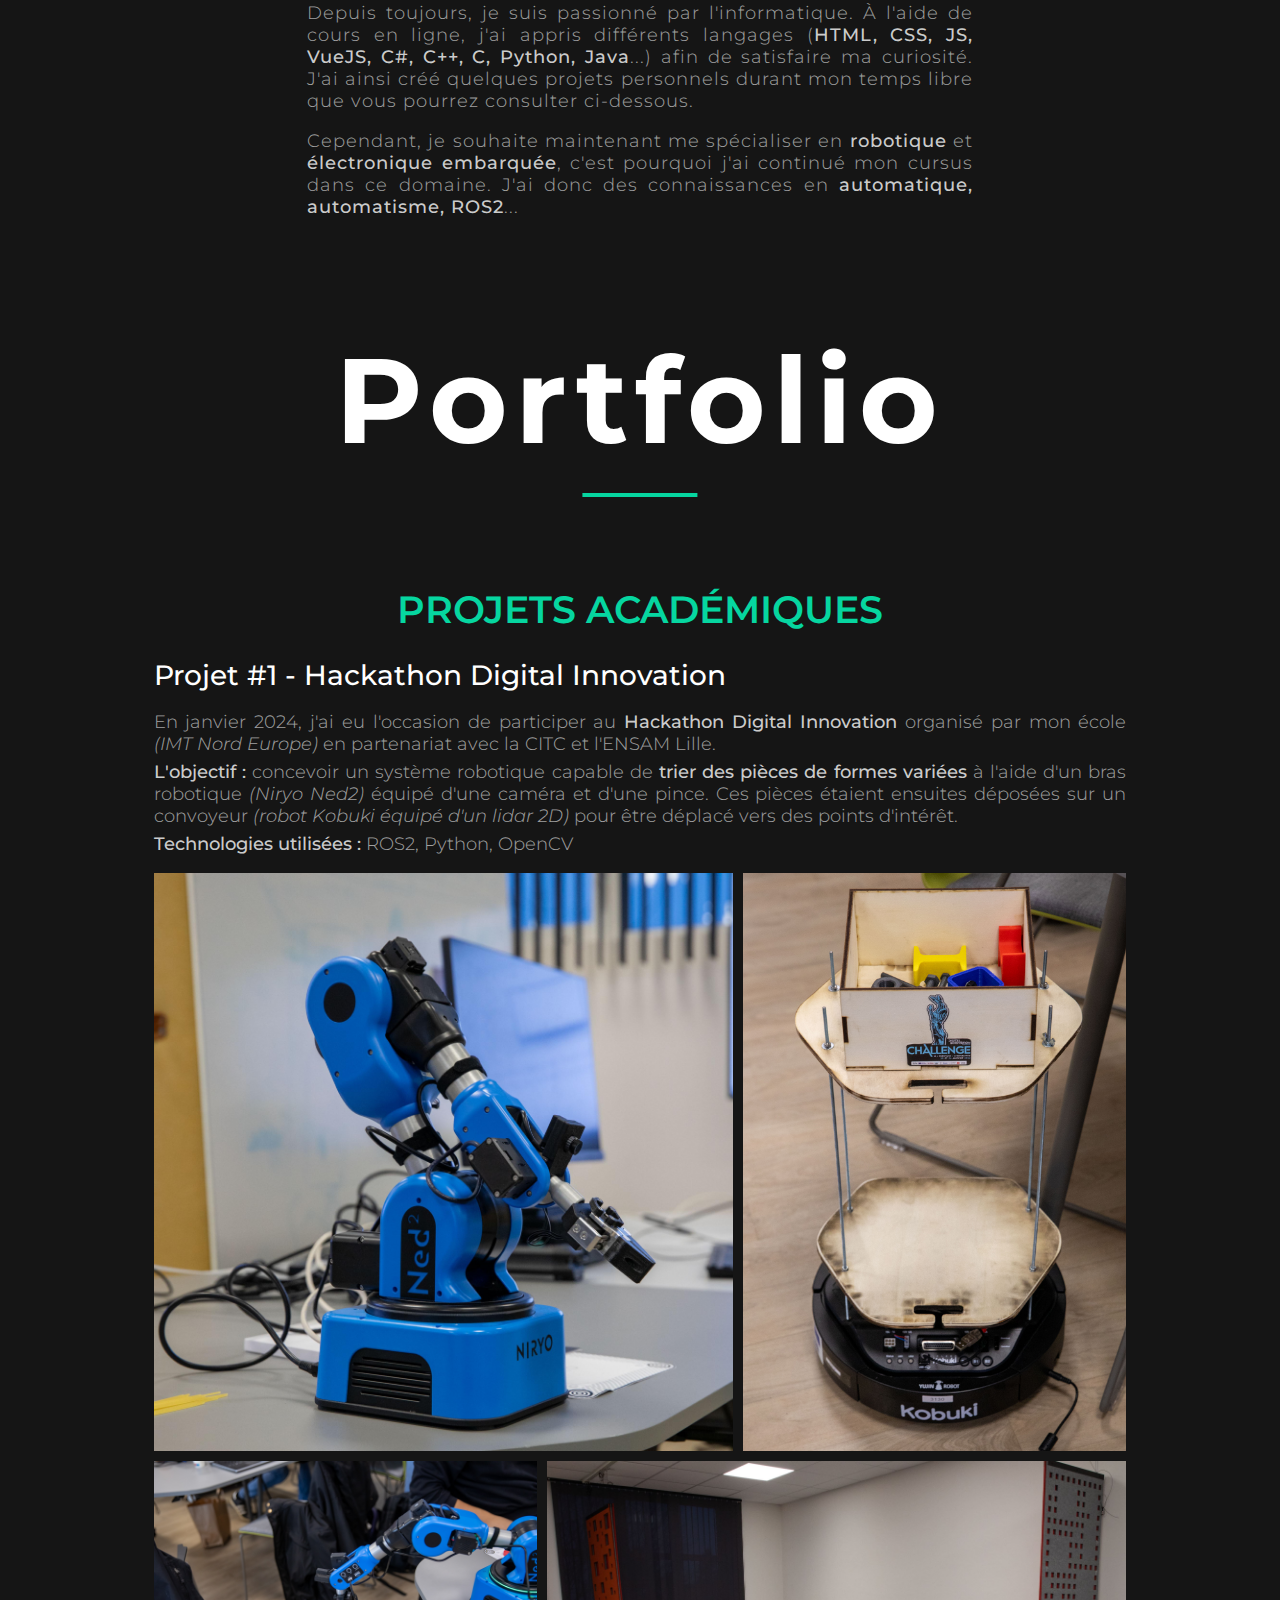
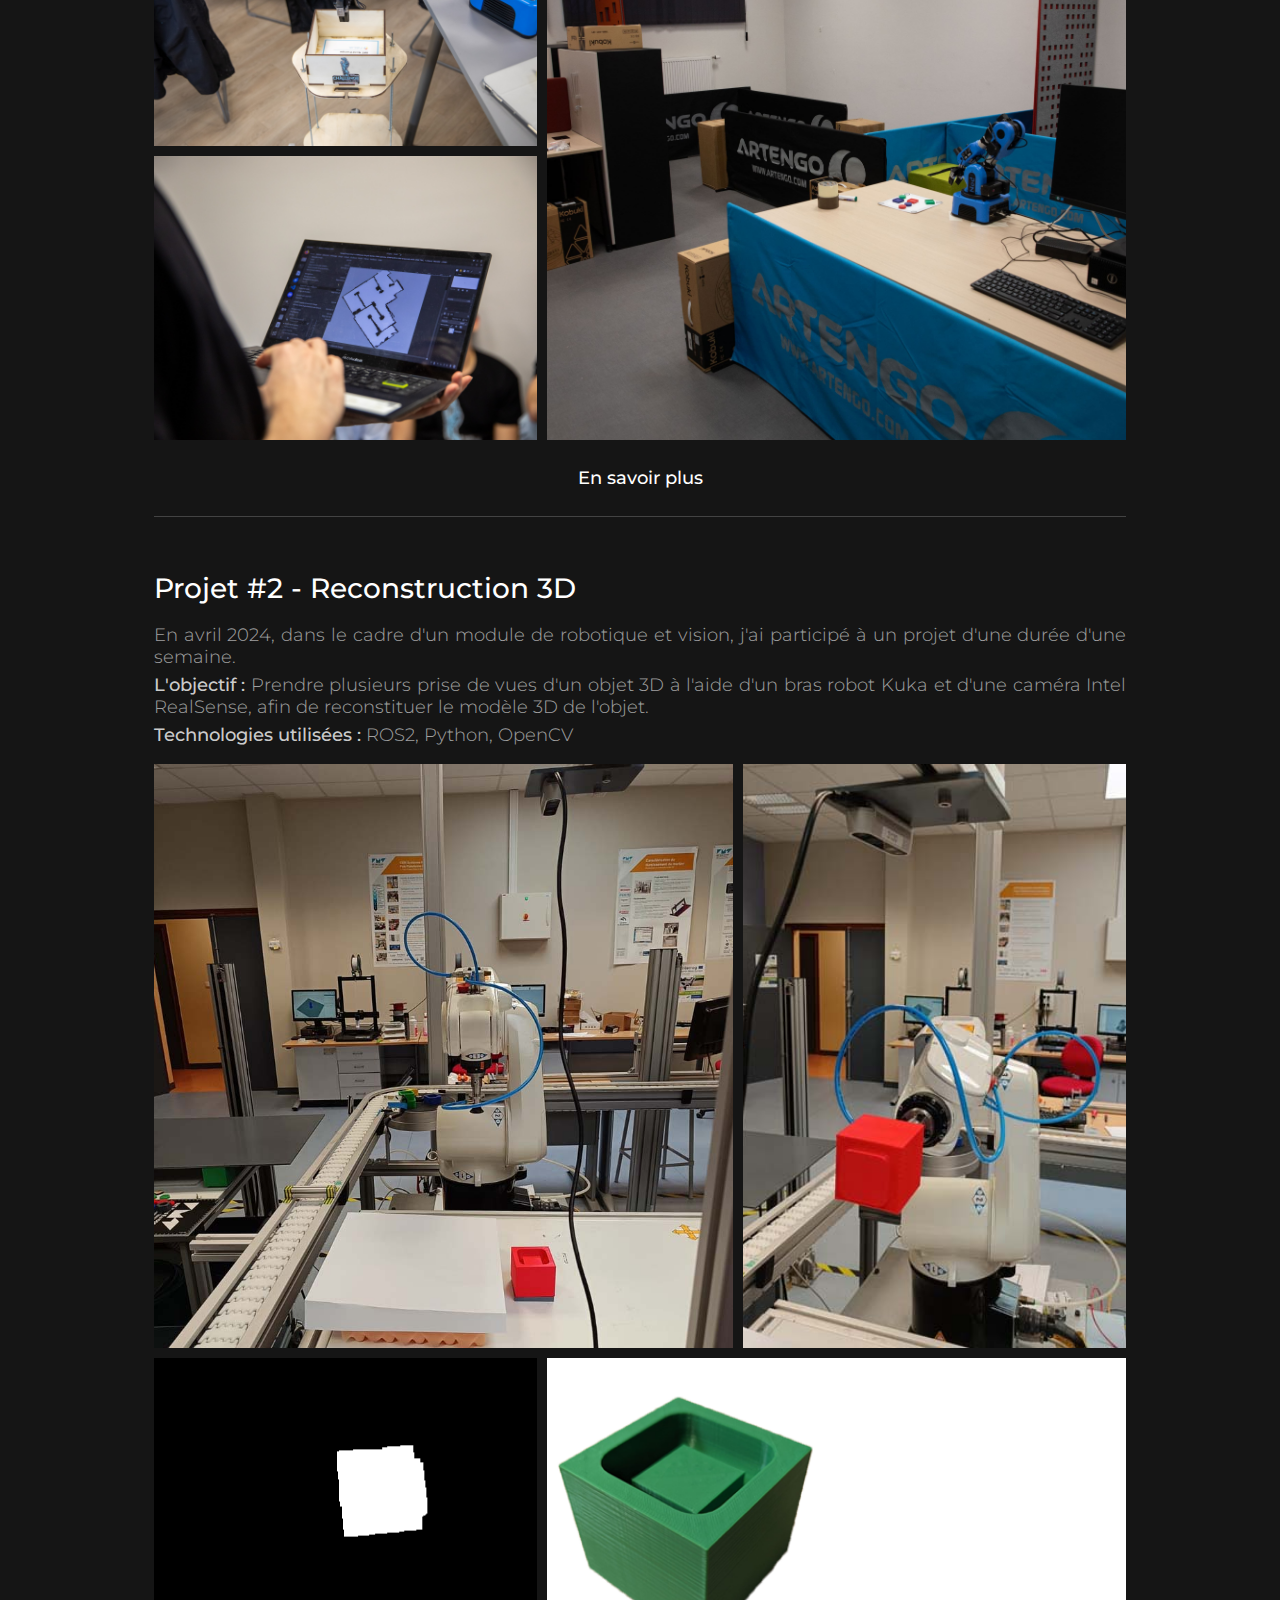
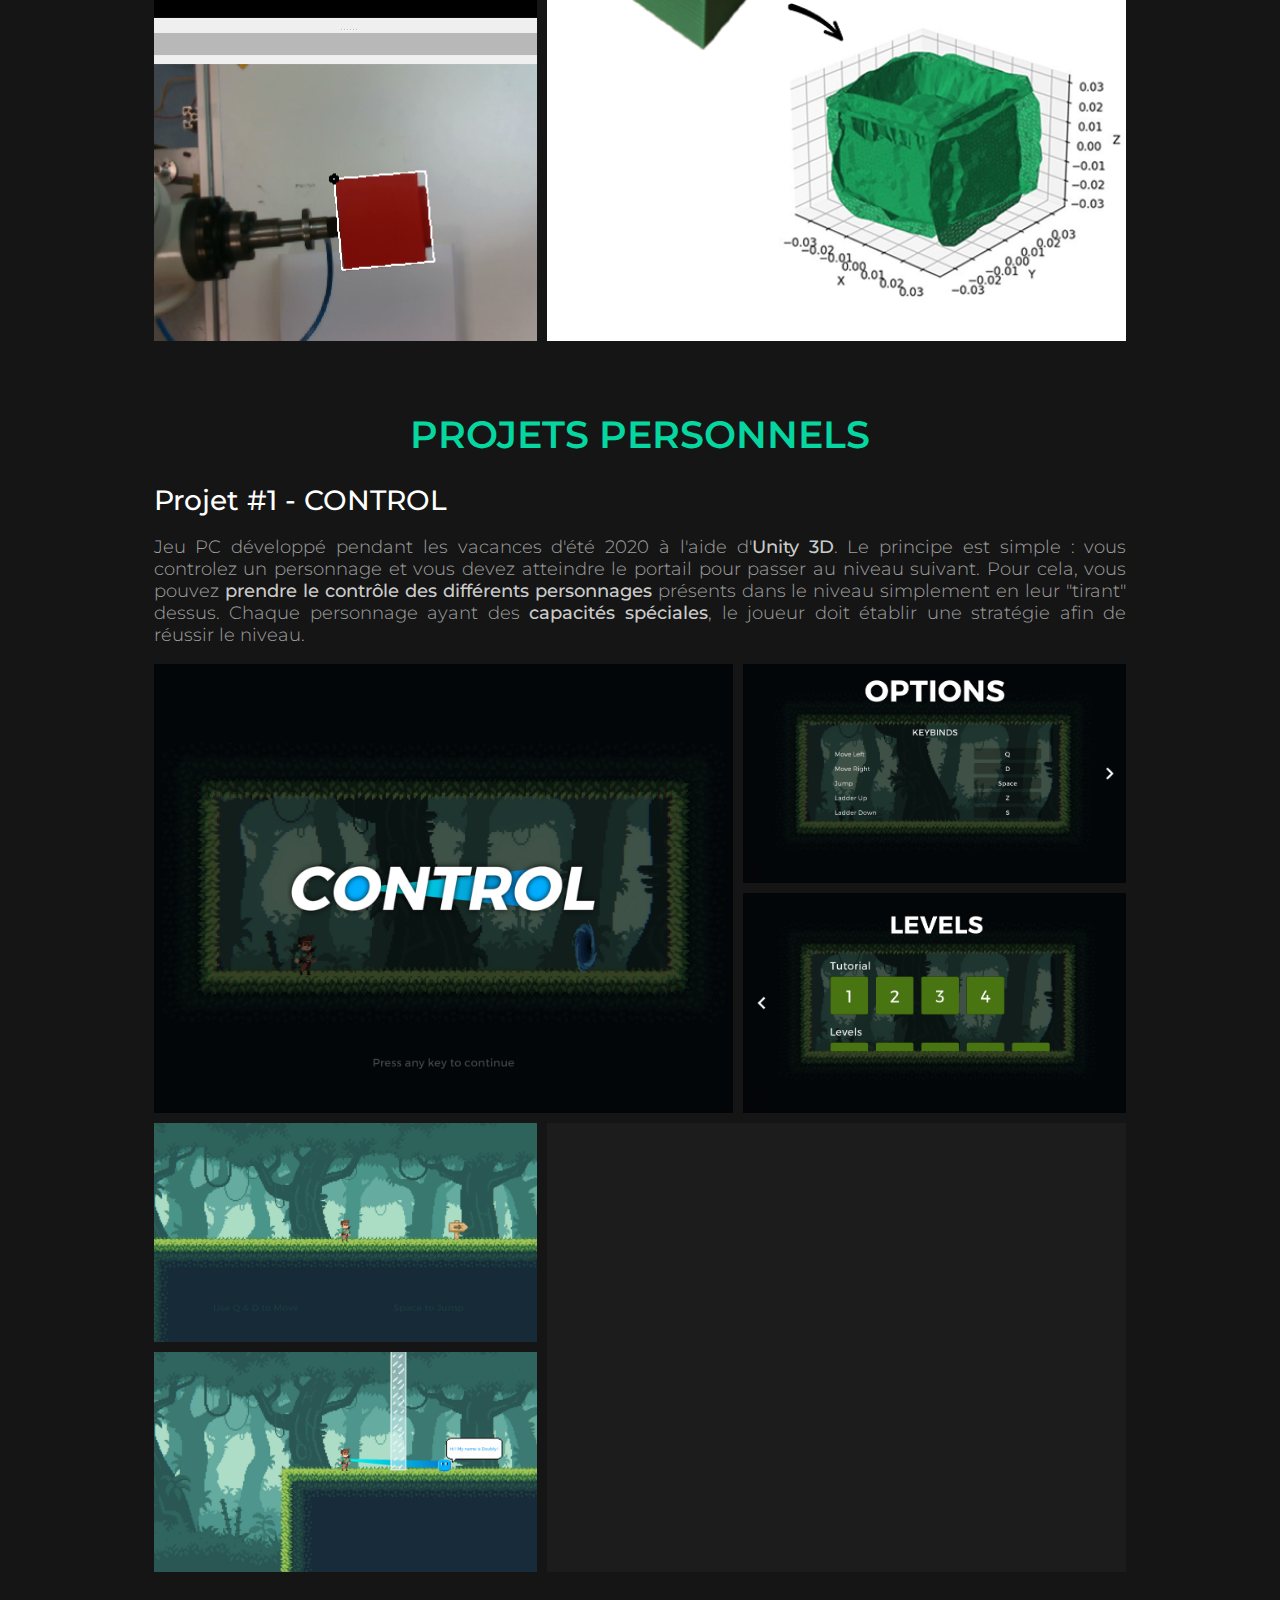
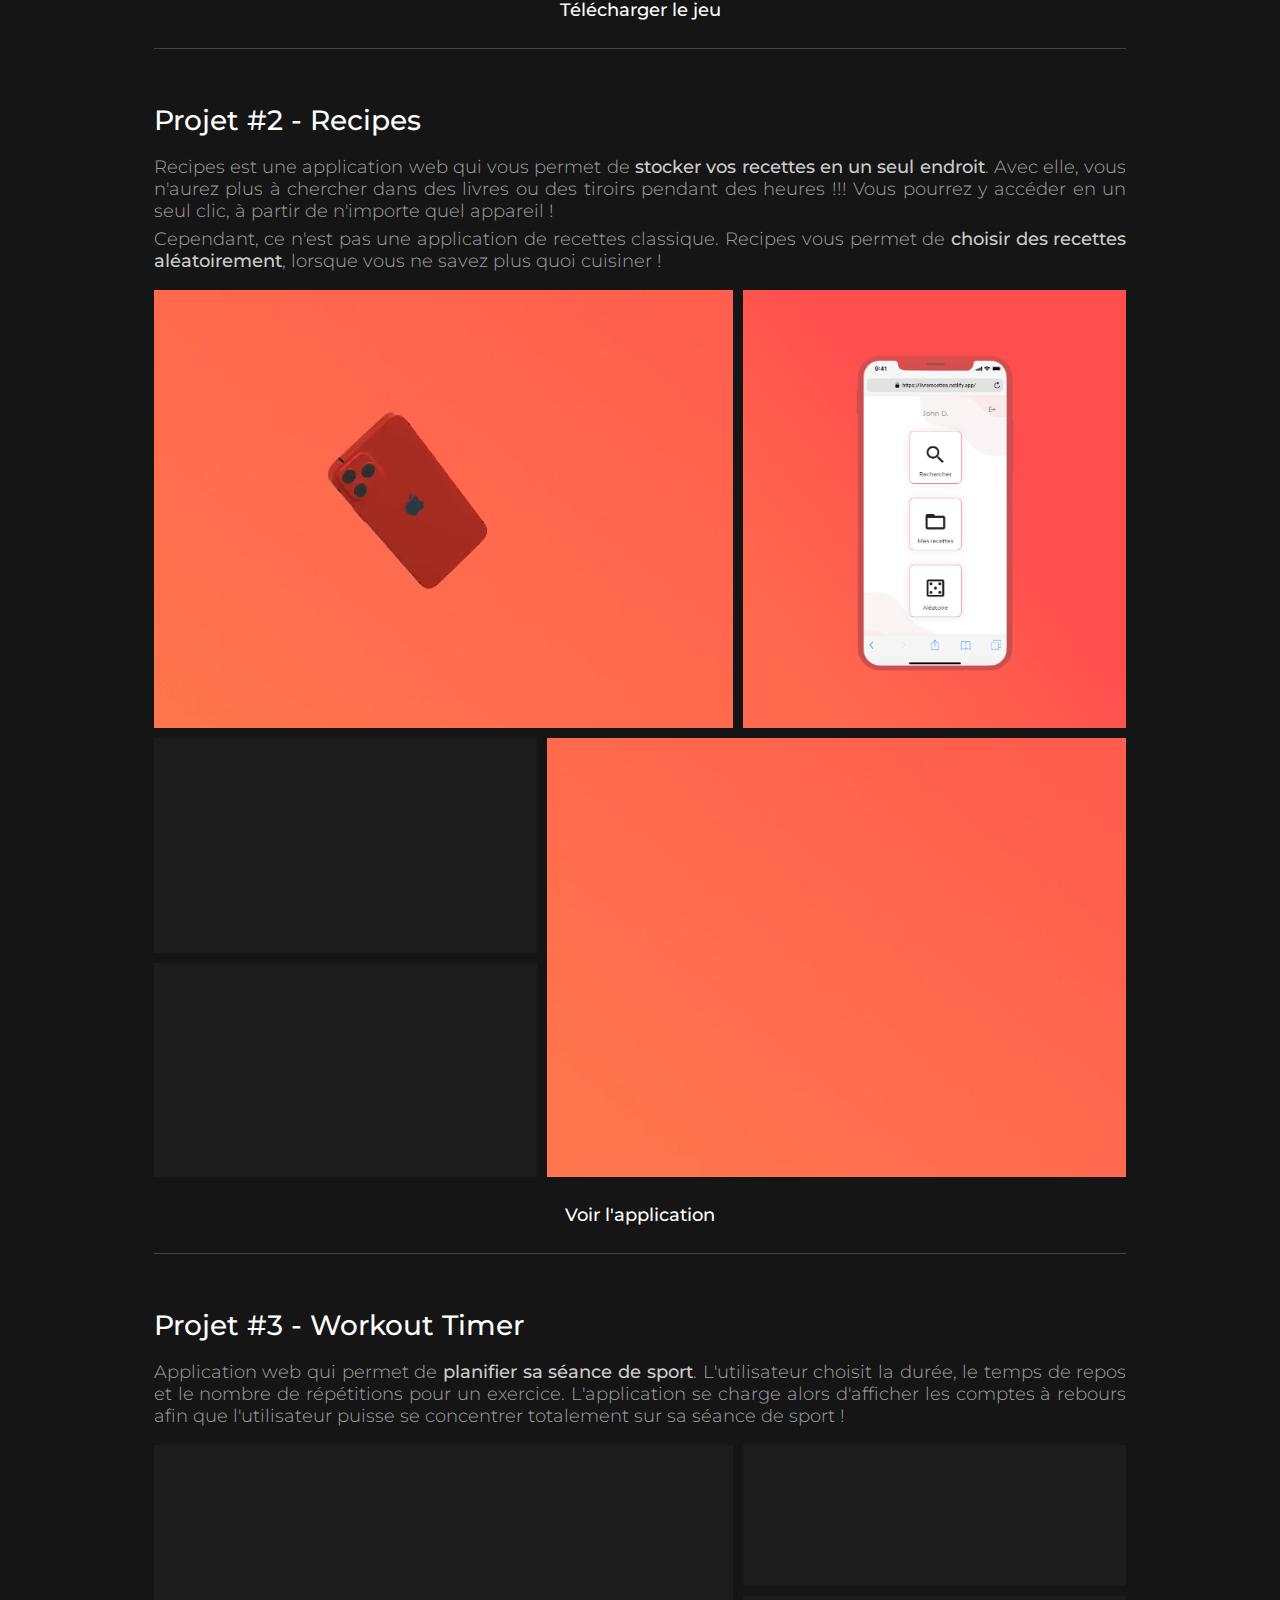
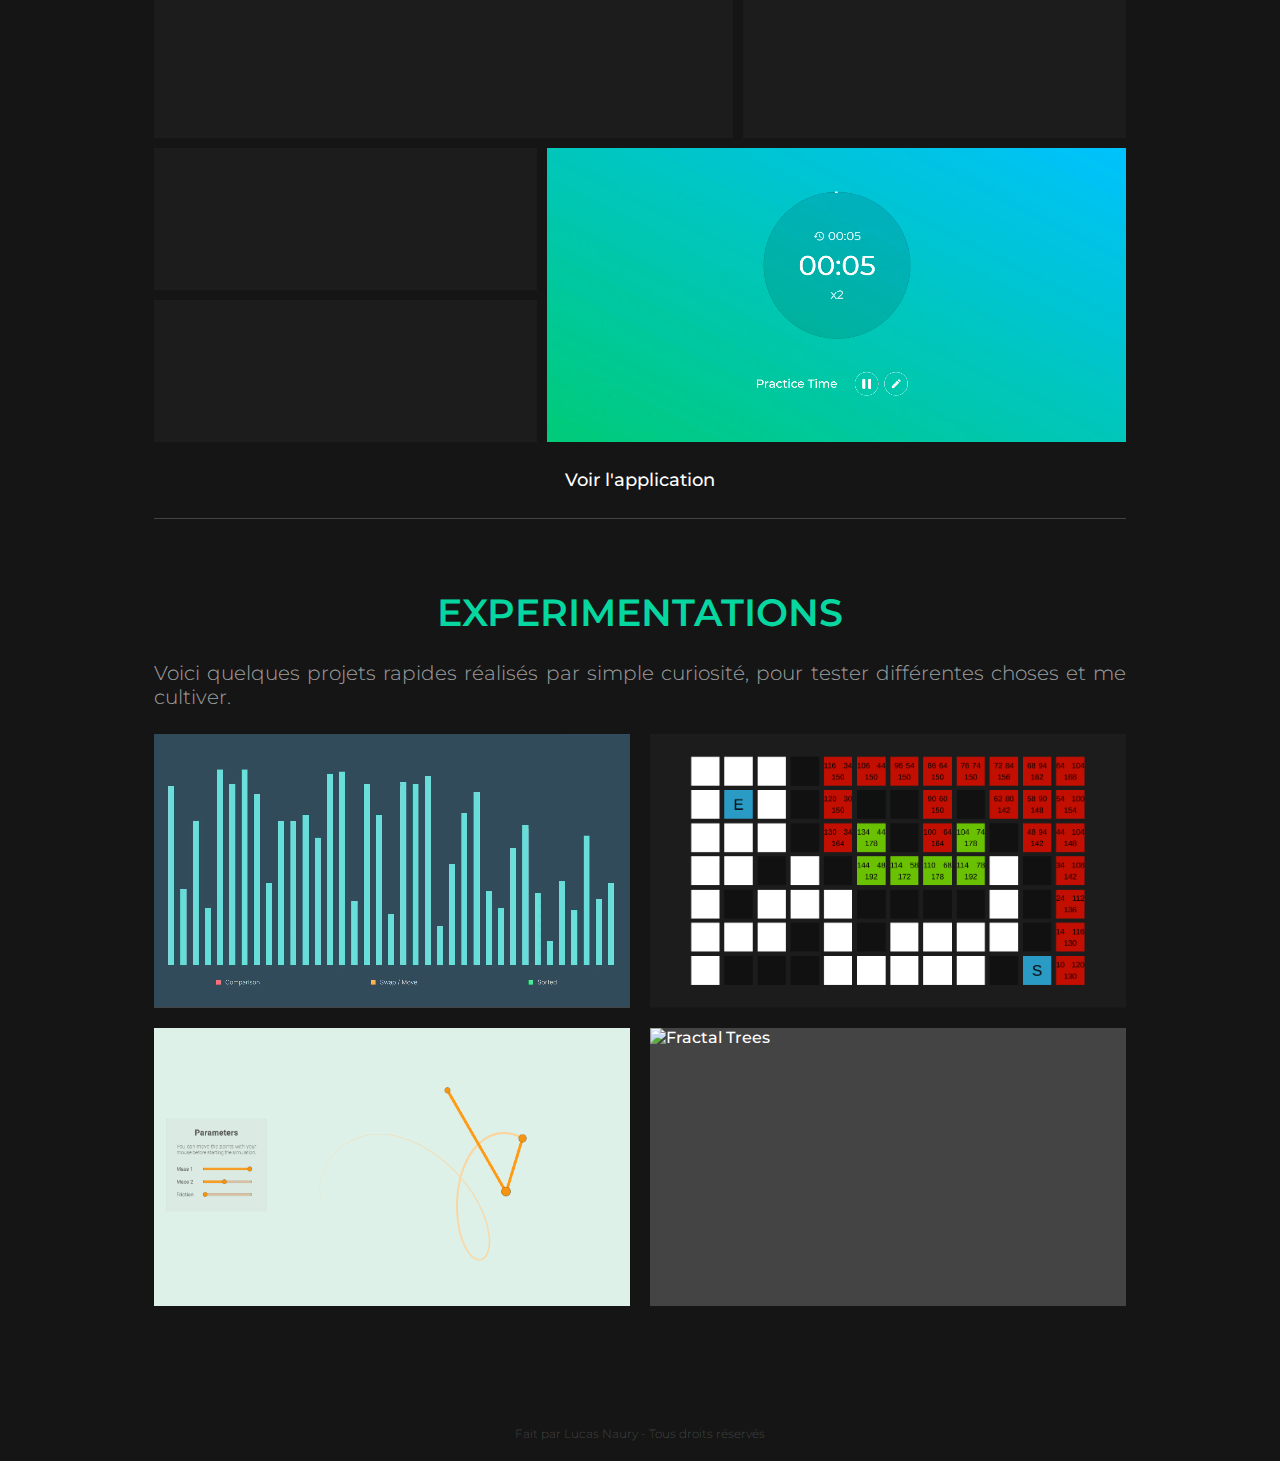
==== commit ca09648d: "Update text + add flag button" ====
--- a/index.html
+++ b/index.html
@@ -24,9 +24,10 @@
       <a href="#portfolio"><span>Portfolio</span></a>
       <a href="mailto:lucas.naury@sfr.fr" id="contact"><span>Contact</span></a>
       <div class="icons">
-        <a href="https://github.com/lucasnaury" target="blank" class="icon"><img src="img/github.svg" alt="Github"></a>
-        <a href="https://www.linkedin.com/in/lucasnaury/" target="_blank" class="icon"><img src="img/linkedin.svg"
+        <a href="https://github.com/lucasnaury" target="blank" class="icon"><img src="img/icons/github.svg" alt="Github"></a>
+        <a href="https://www.linkedin.com/in/lucasnaury/" target="_blank" class="icon"><img src="img/icons/linkedin.svg"
             alt="Linkedin"></a>
+        <a href="/en.html" class="icon" alt="English"><img src="img/icons/uk-flag.svg" alt="" class="flag"></a>
       </div>
     </div>
     <div class="hamburgerToggle">
@@ -38,10 +39,10 @@
 
   <section class="header-section">
     <a href="#about-me" class="scroll-down-indicator">
-      <img loading="lazy" src="img/down-arrow.gif" alt=""></a>
+      <img loading="lazy" src="img/icons/down-arrow.gif" alt=""></a>
     <div class="title">
-      <h1>Recherche</br>De Stage</h1>
-      <h2>Projet de fin d'étude</br>24 semaines à partir du 14/04</h2>
+      <h1>Recherche</br>D'emploi</h1>
+      <h2>Ingénieur robotique</br>A partir de septembre 2025</h2>
     </div>
   </section>
 
@@ -58,7 +59,7 @@
     </div>
     <div class="content">
       <p>
-        Actuellement en deuxième année de cycle ingénieur à l'IMT Nord-Europe, je suis à la recherche d'un stage de <em>16 à 20 semaines</em> à partir du </em>8 avril</em> 2024.
+        Actuellement en double diplôme à Cranfield University (<em>MSc Robotics</em>) dans le cadre de ma dernière année de cycle ingénieur à l'IMT Nord-Europe, je suis à la recherche d'un poste d'<em>ingénieur en robotique</em> à partir du </em>septembre 2025</em>.
       </p>
       <p>
         Depuis toujours, je suis passionné par l'informatique. À l'aide de cours en ligne, j'ai appris différents
@@ -68,7 +69,7 @@
       </p>
       <p>
         Cependant, je souhaite maintenant me spécialiser en <em>robotique</em> et <em>électronique embarquée</em>,
-        c'est pourquoi j'ai continué mon cursus dans ce domaine. J'ai donc des connaissances en <em>automatique, automatisme, ROS</em>...
+        c'est pourquoi j'ai continué mon cursus dans ce domaine. J'ai donc des connaissances en <em>automatique, automatisme, ROS2</em>...
       </p>
     </div>
   </section>
@@ -84,7 +85,7 @@
     <div class="projects">
 
       <div class="section-title">
-        <h2>Projets de cours</h2>
+        <h2>Projets académiques</h2>
       </div>
 
 
@@ -443,22 +444,22 @@
       </div>
 
       <div class="overlay">
-        <img loading="lazy" src="img/close.png" class="close">
+        <img loading="lazy" src="img/icons/close.png" class="close">
 
         <div class="content">
           <div class="horizontal">
-            <img loading="lazy" src="img/NavigateBefore.png" alt="<" class="NavigateBefore">
+            <img loading="lazy" src="img/icons/NavigateBefore.png" alt="<" class="NavigateBefore">
             <div class="mediaContainer">
               <img loading="lazy" src="" class="overlayImg">
               <video loading="lazy" src="" class="overlayVid" autoplay loop>
             </div>
-            <img loading="lazy" src="img/NavigateNext.png" alt=">" class="NavigateNext">
+            <img loading="lazy" src="img/icons/NavigateNext.png" alt=">" class="NavigateNext">
           </div>
           <h1></h1>
           <p></p>
           <div class="bottomNav">
-            <img loading="lazy" src="img/NavigateBefore.png" alt="  <" class="NavigateBefore">
-            <img loading="lazy" src="img/NavigateNext.png" alt=">" class="NavigateNext">
+            <img loading="lazy" src="img/icons/NavigateBefore.png" alt="  <" class="NavigateBefore">
+            <img loading="lazy" src="img/icons/NavigateNext.png" alt=">" class="NavigateNext">
           </div>
 
         </div>
--- a/css/main.css
+++ b/css/main.css
@@ -81,6 +81,9 @@
   width: 100%;
   height: 100%;
 }
+nav .pages .icons a .flag {
+  border-radius: 5px;
+}
 nav .hamburgerToggle {
   visibility: hidden;
   display: none;
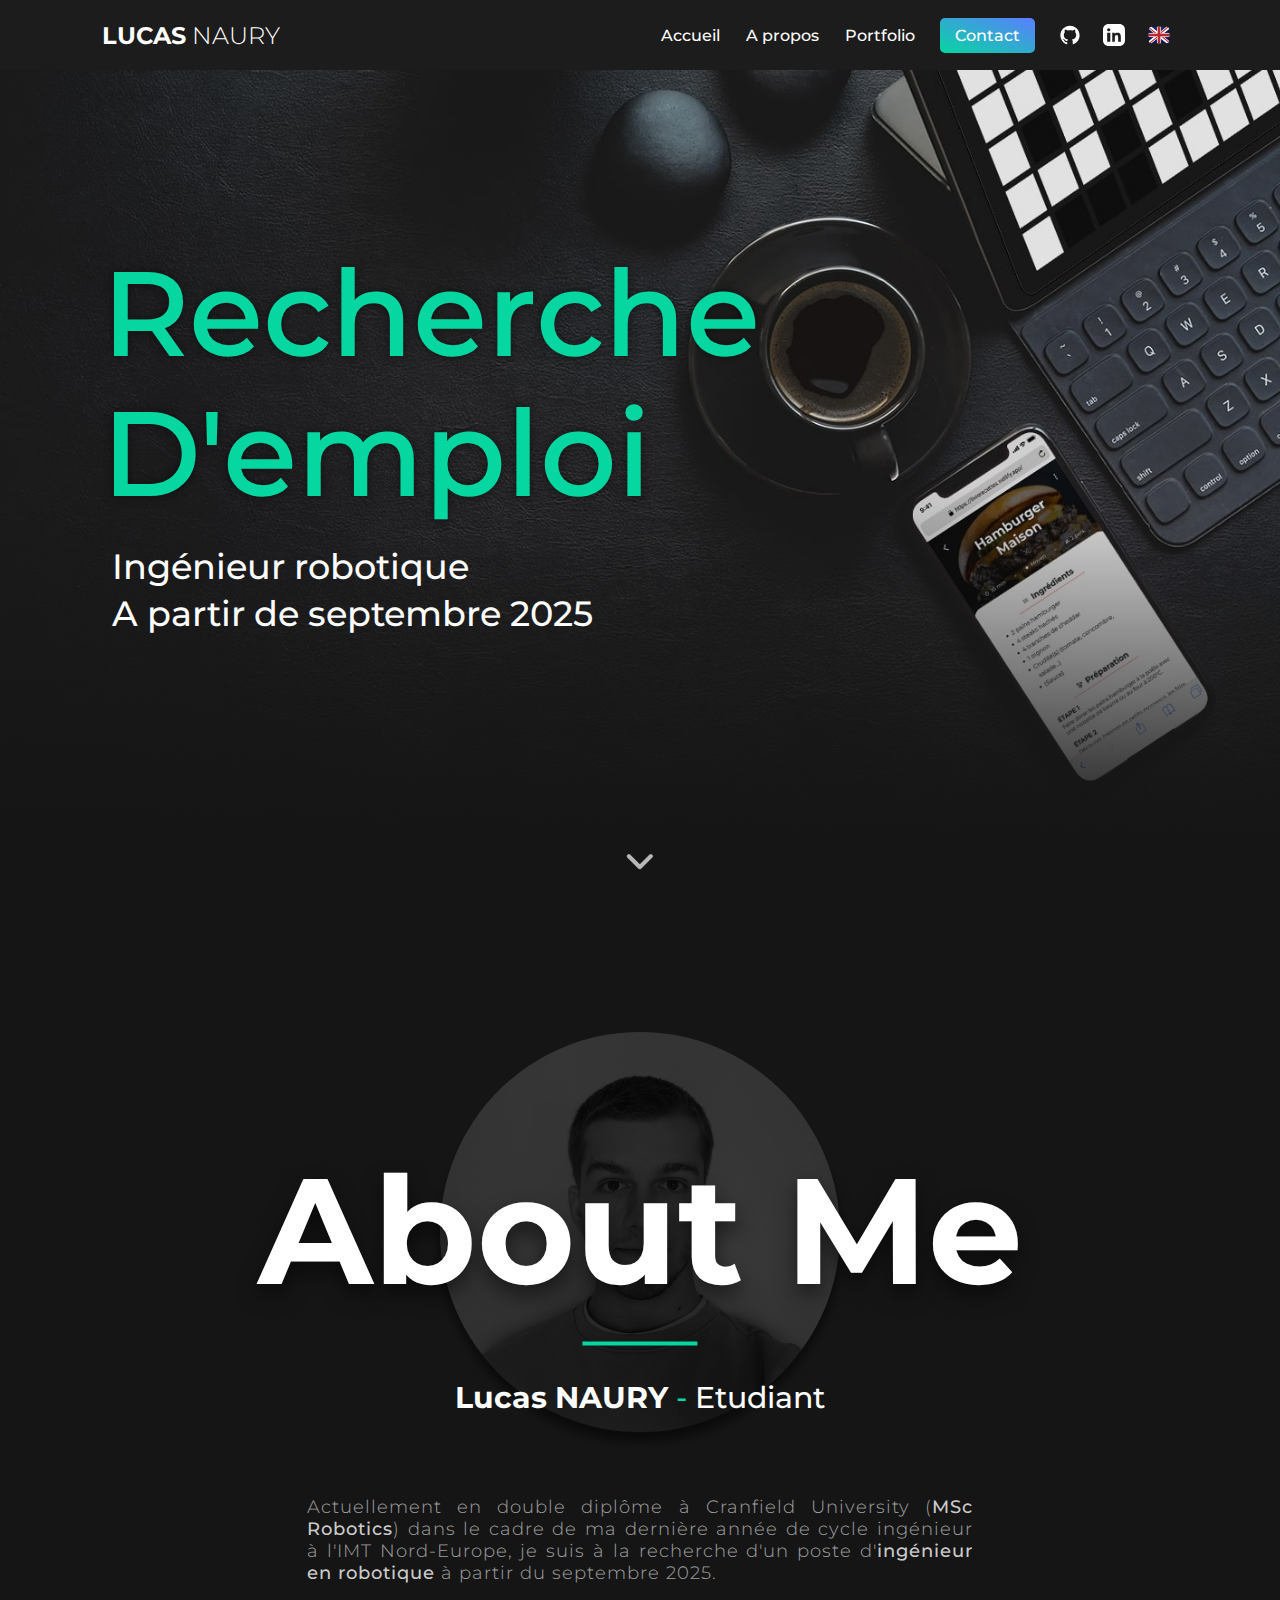
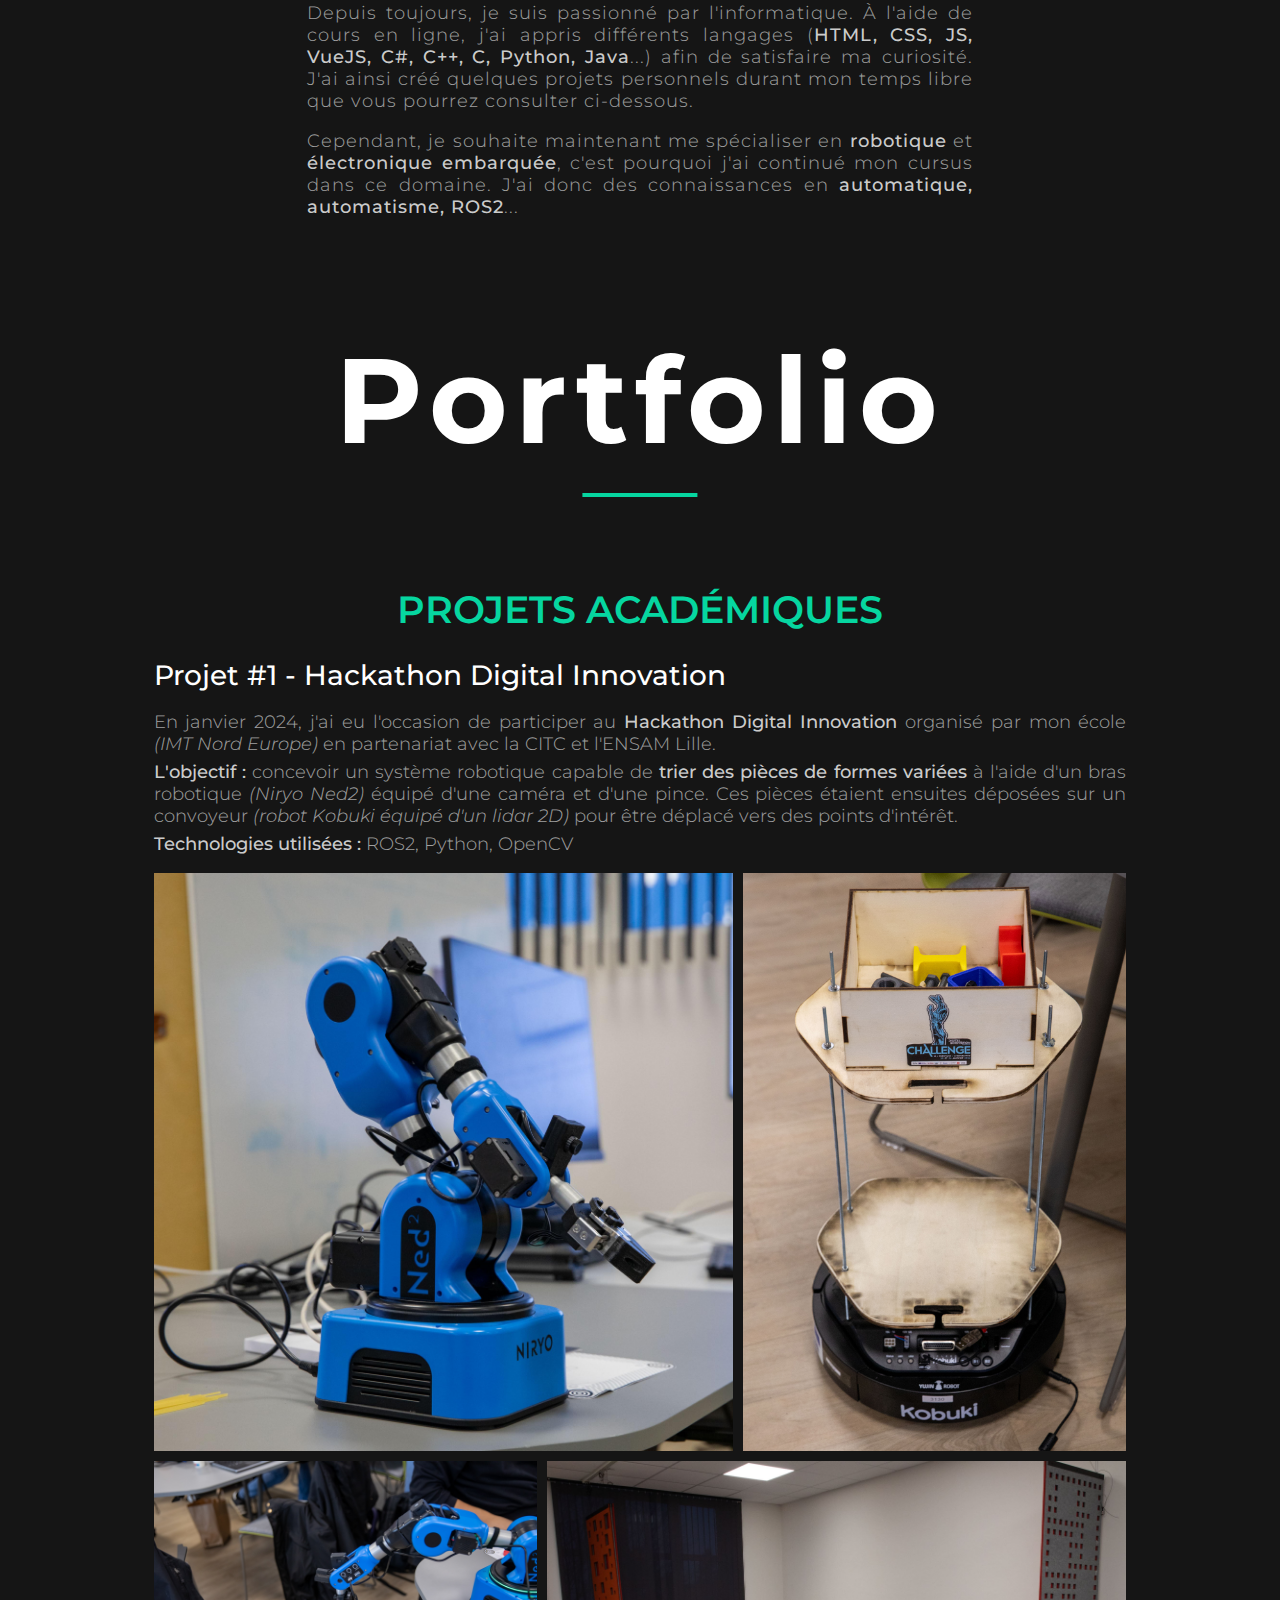
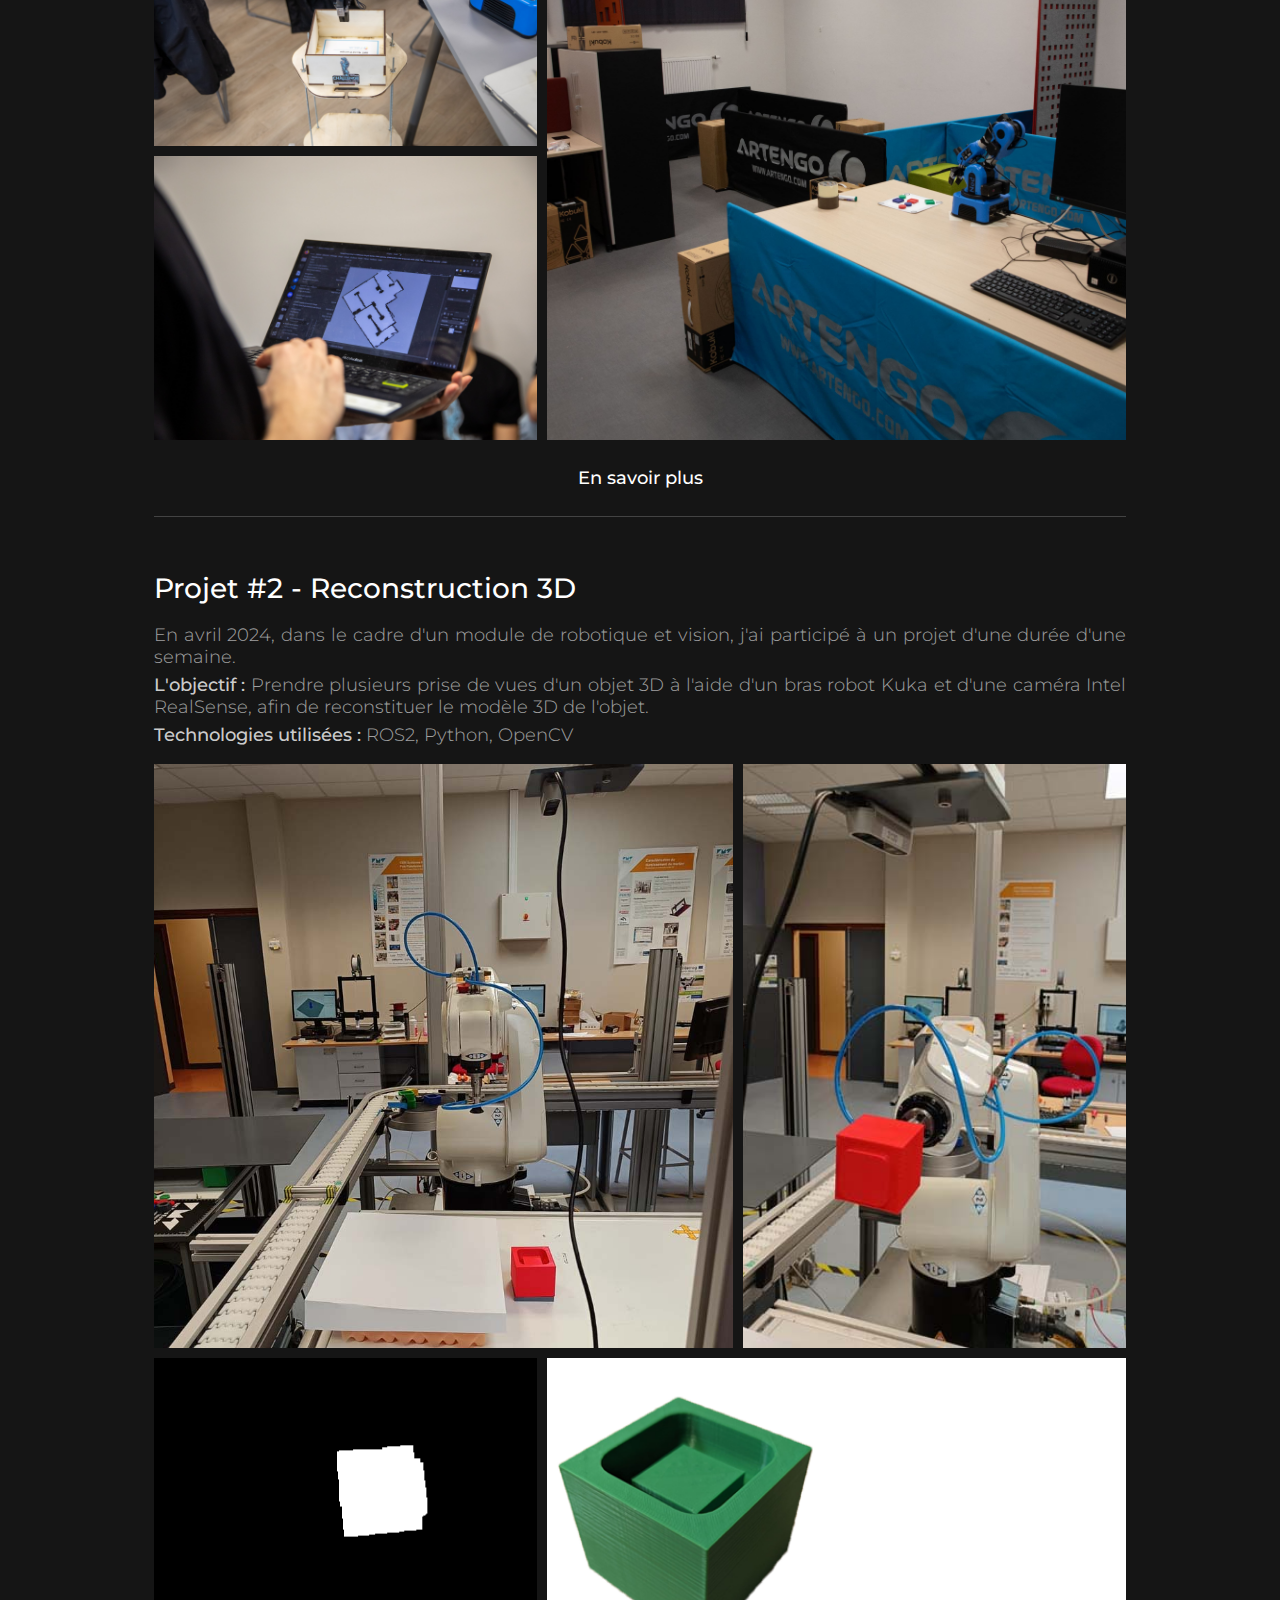
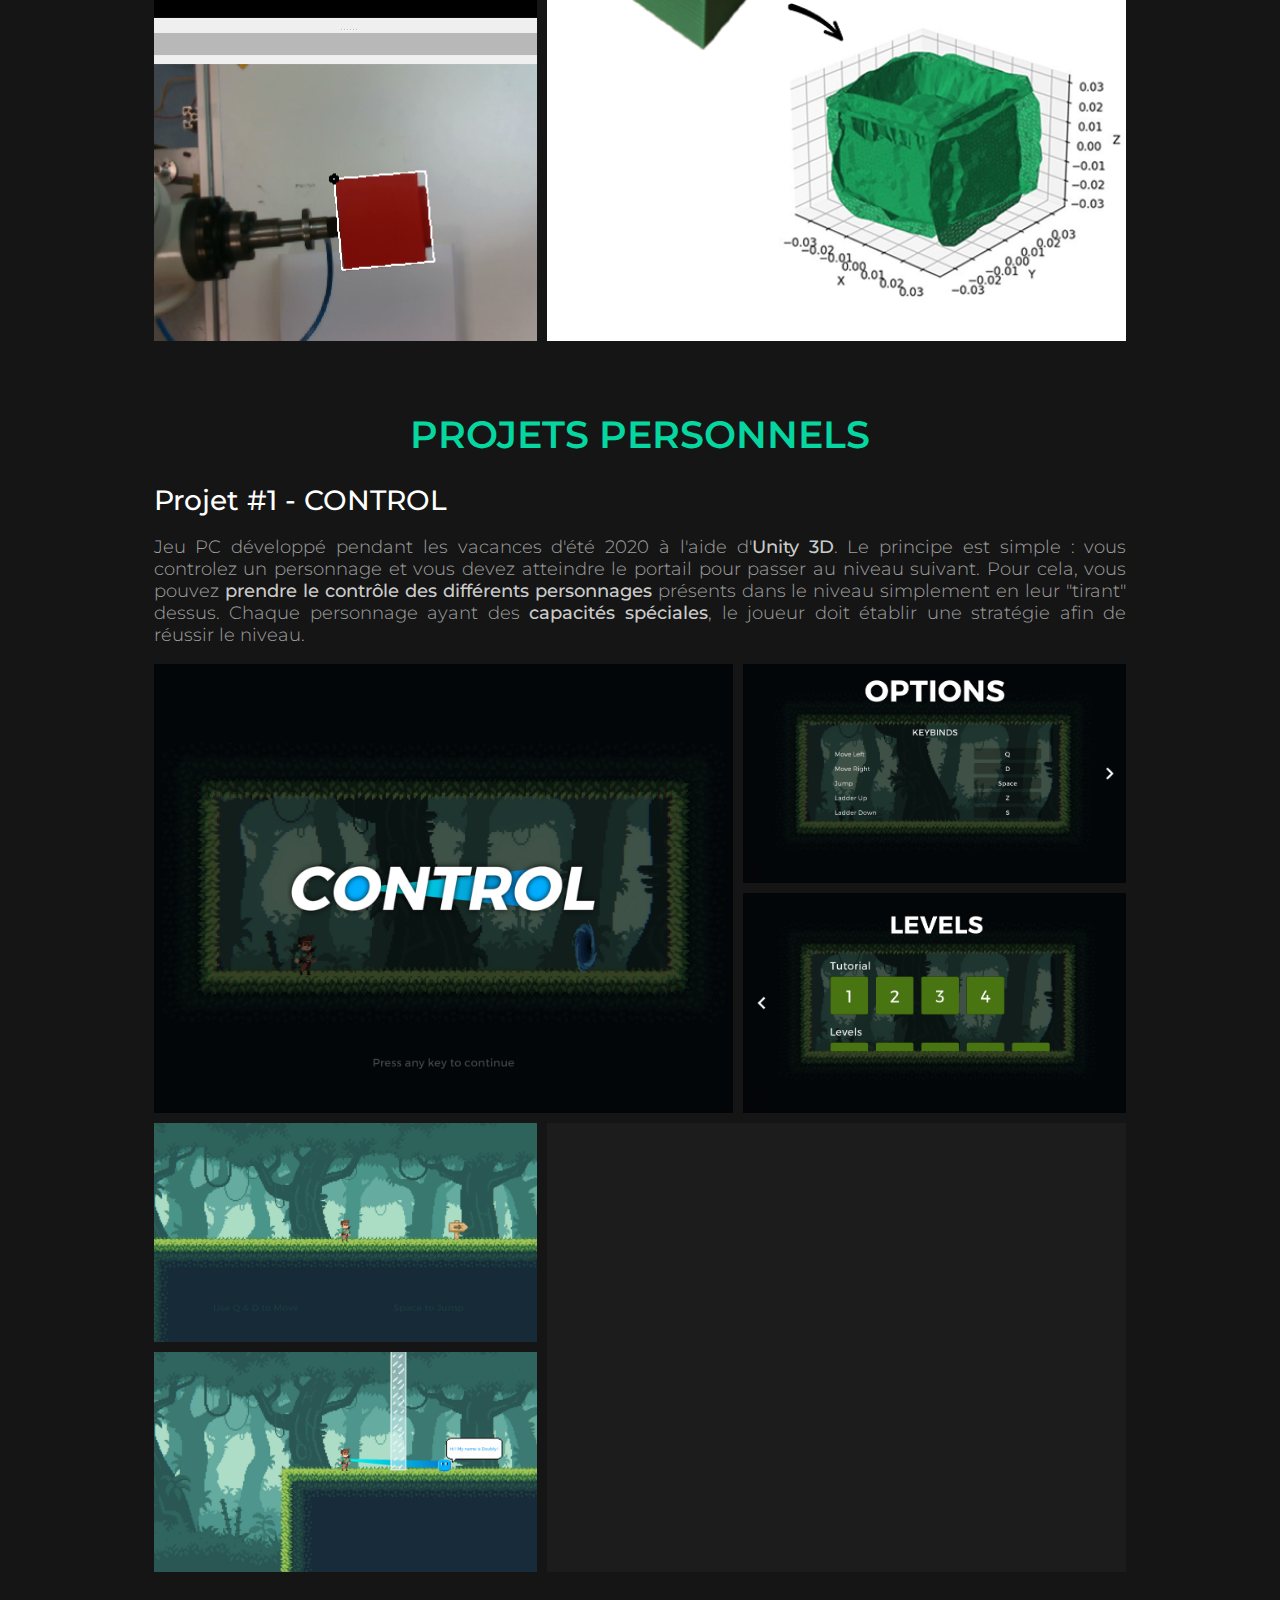
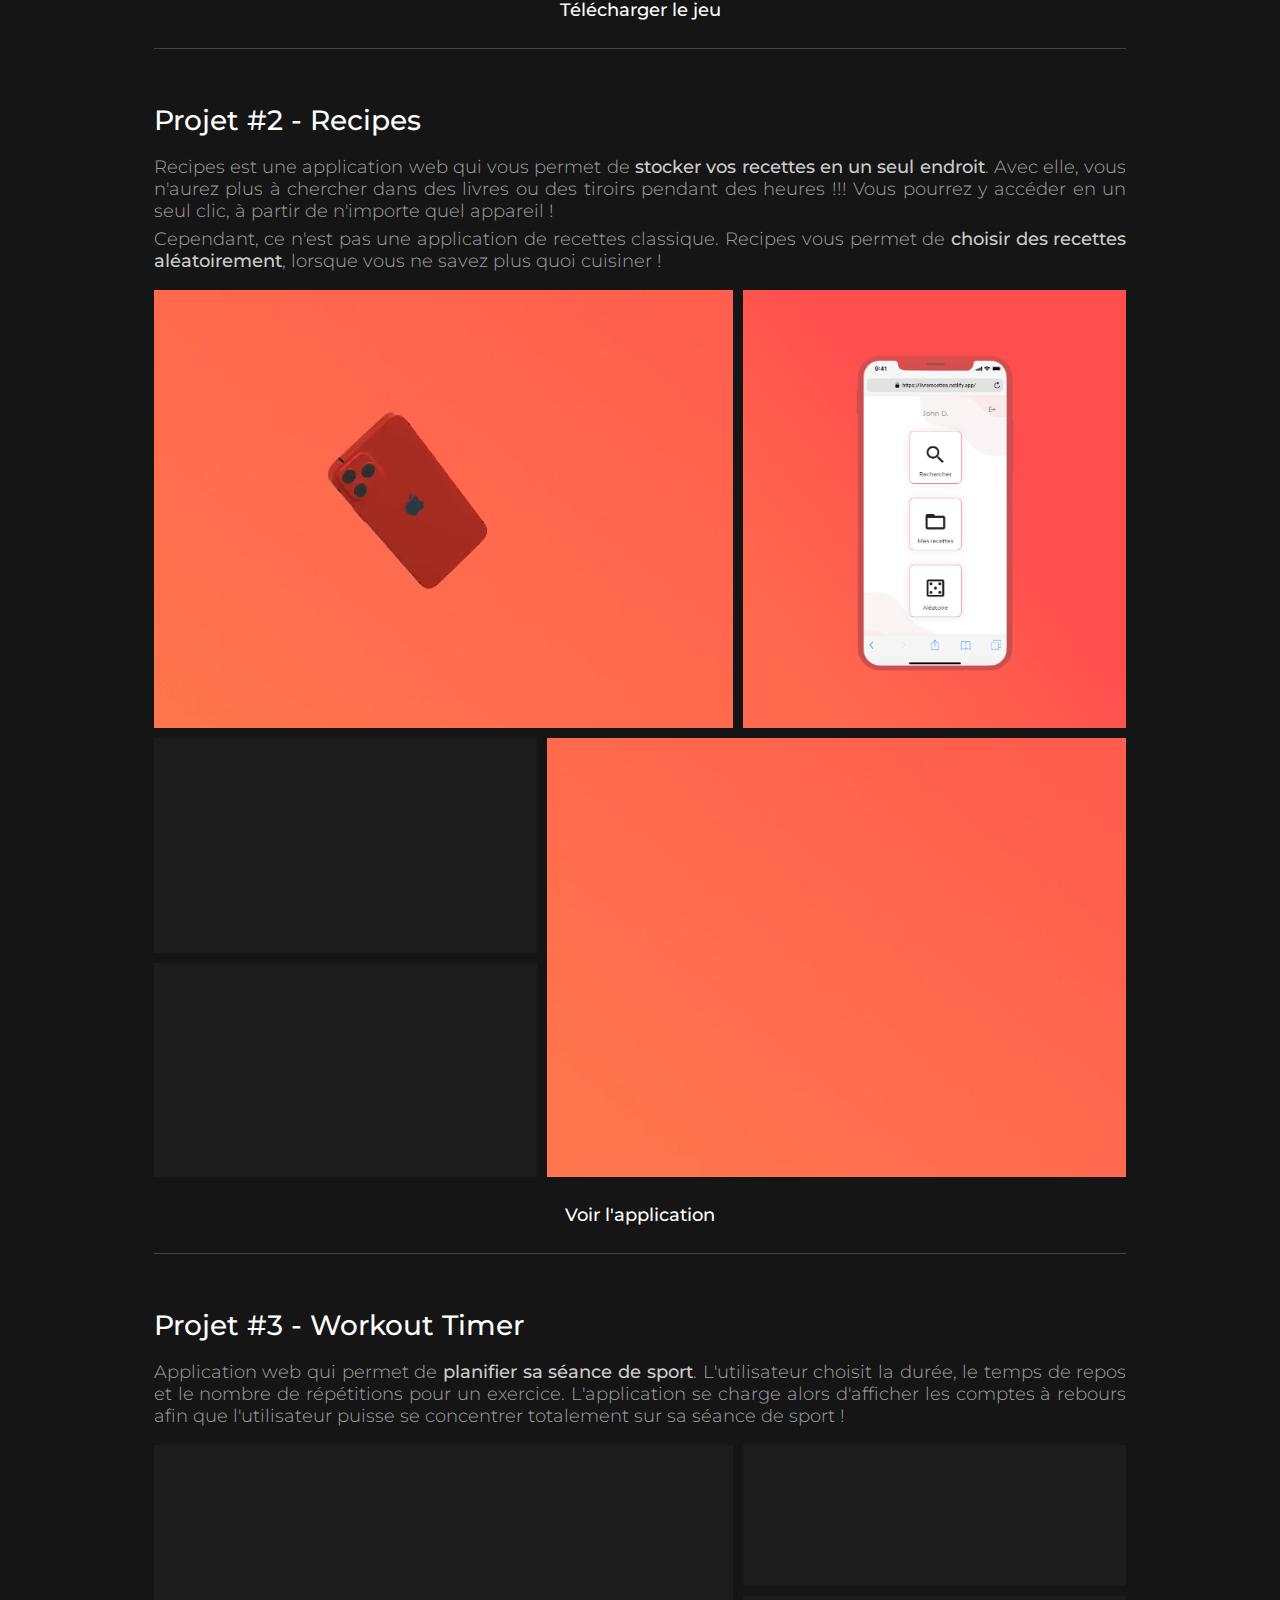
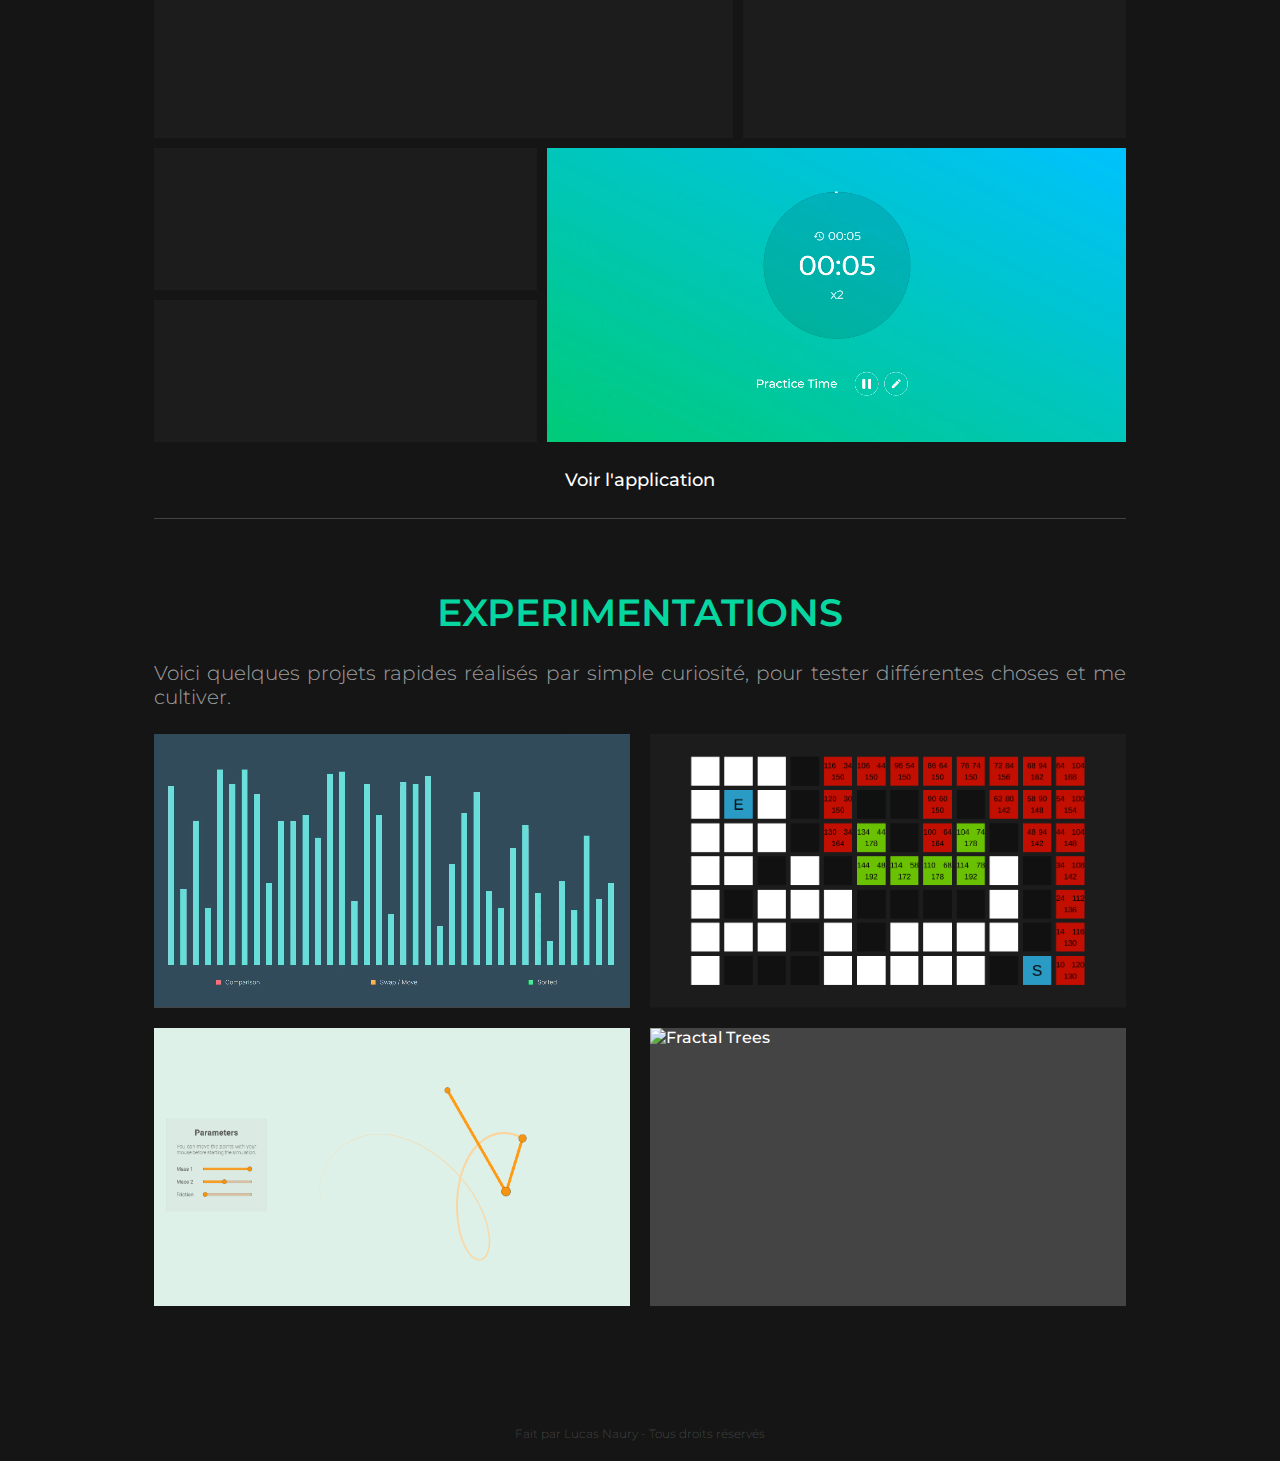
==== commit 942ec093: "Remove unused flag class" ====
--- a/index.html
+++ b/index.html
@@ -27,7 +27,7 @@
         <a href="https://github.com/lucasnaury" target="blank" class="icon"><img src="img/icons/github.svg" alt="Github"></a>
         <a href="https://www.linkedin.com/in/lucasnaury/" target="_blank" class="icon"><img src="img/icons/linkedin.svg"
             alt="Linkedin"></a>
-        <a href="/en.html" class="icon" alt="English"><img src="img/icons/uk-flag.svg" alt="" class="flag"></a>
+        <a href="/en.html" class="icon" alt="English"><img src="img/icons/uk-flag.svg" alt=""></a>
       </div>
     </div>
     <div class="hamburgerToggle">
--- a/css/main.css
+++ b/css/main.css
@@ -81,9 +81,6 @@
   width: 100%;
   height: 100%;
 }
-nav .pages .icons a .flag {
-  border-radius: 5px;
-}
 nav .hamburgerToggle {
   visibility: hidden;
   display: none;
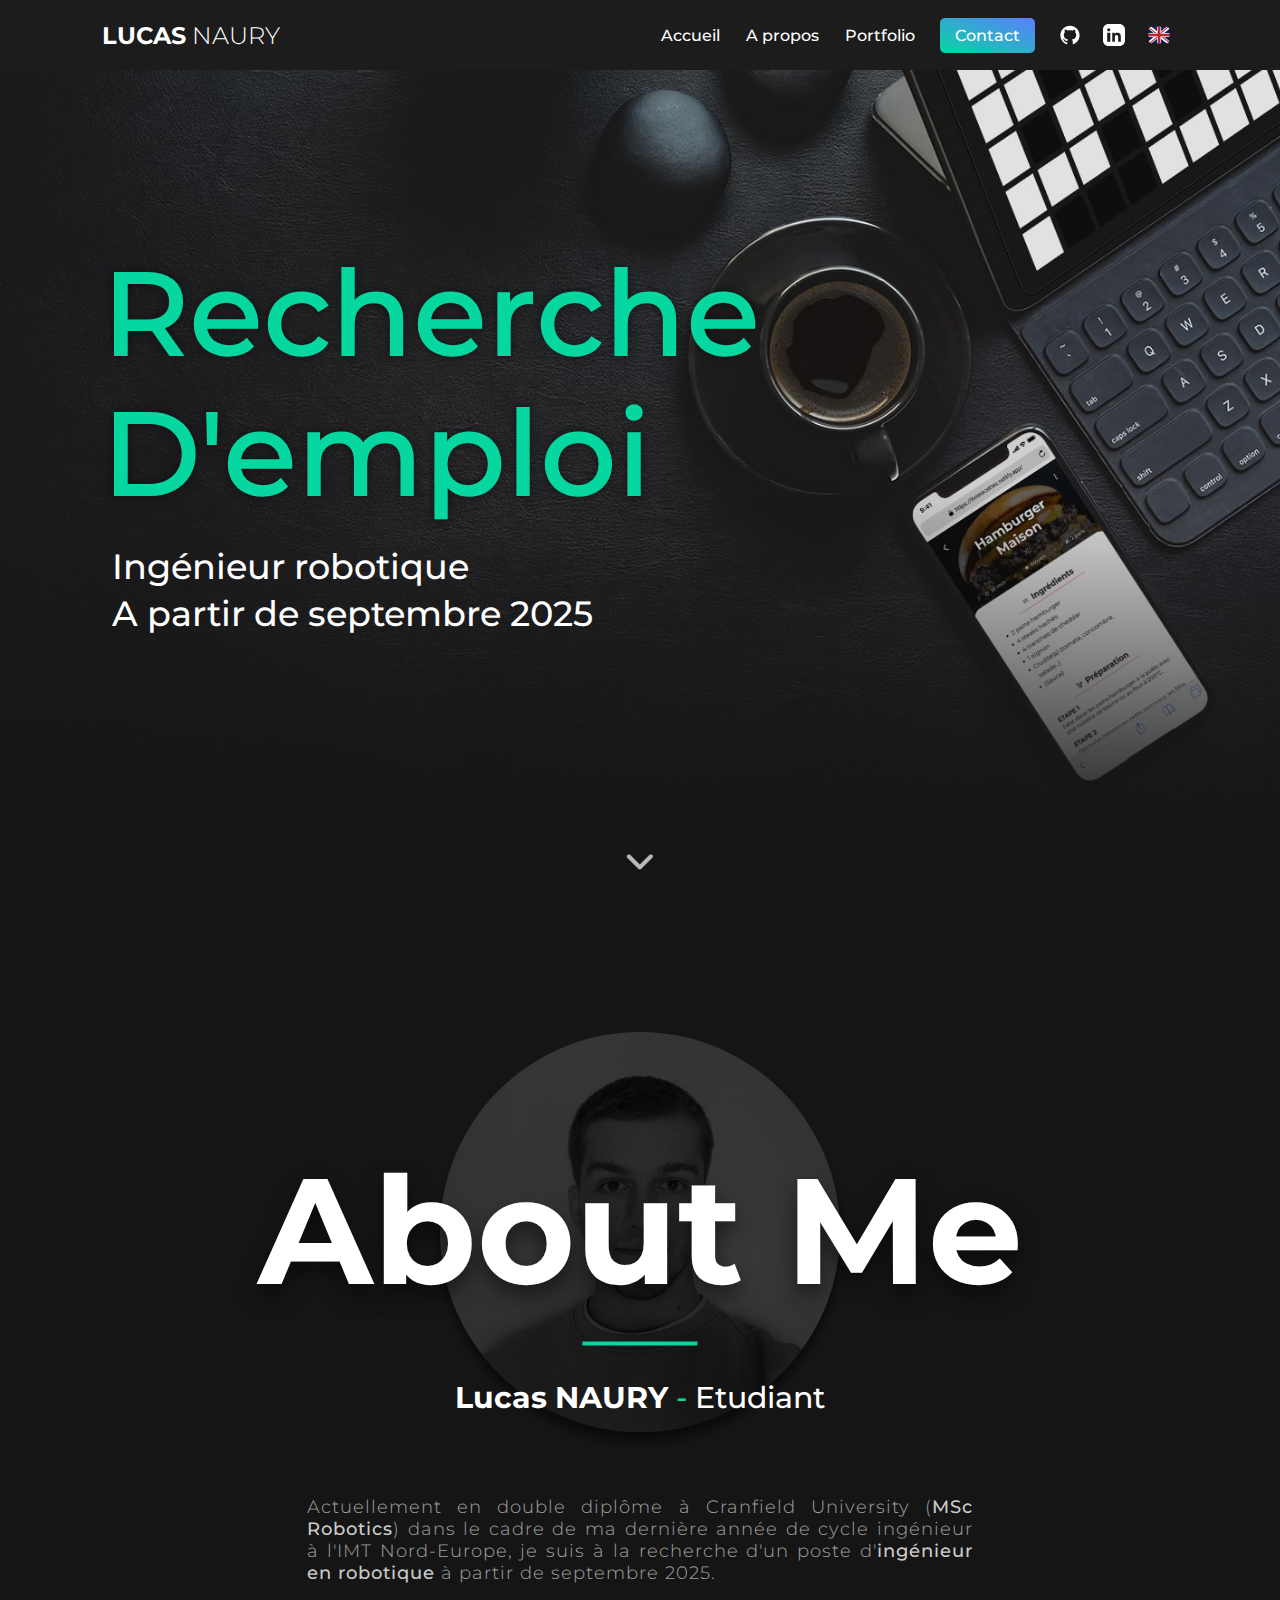
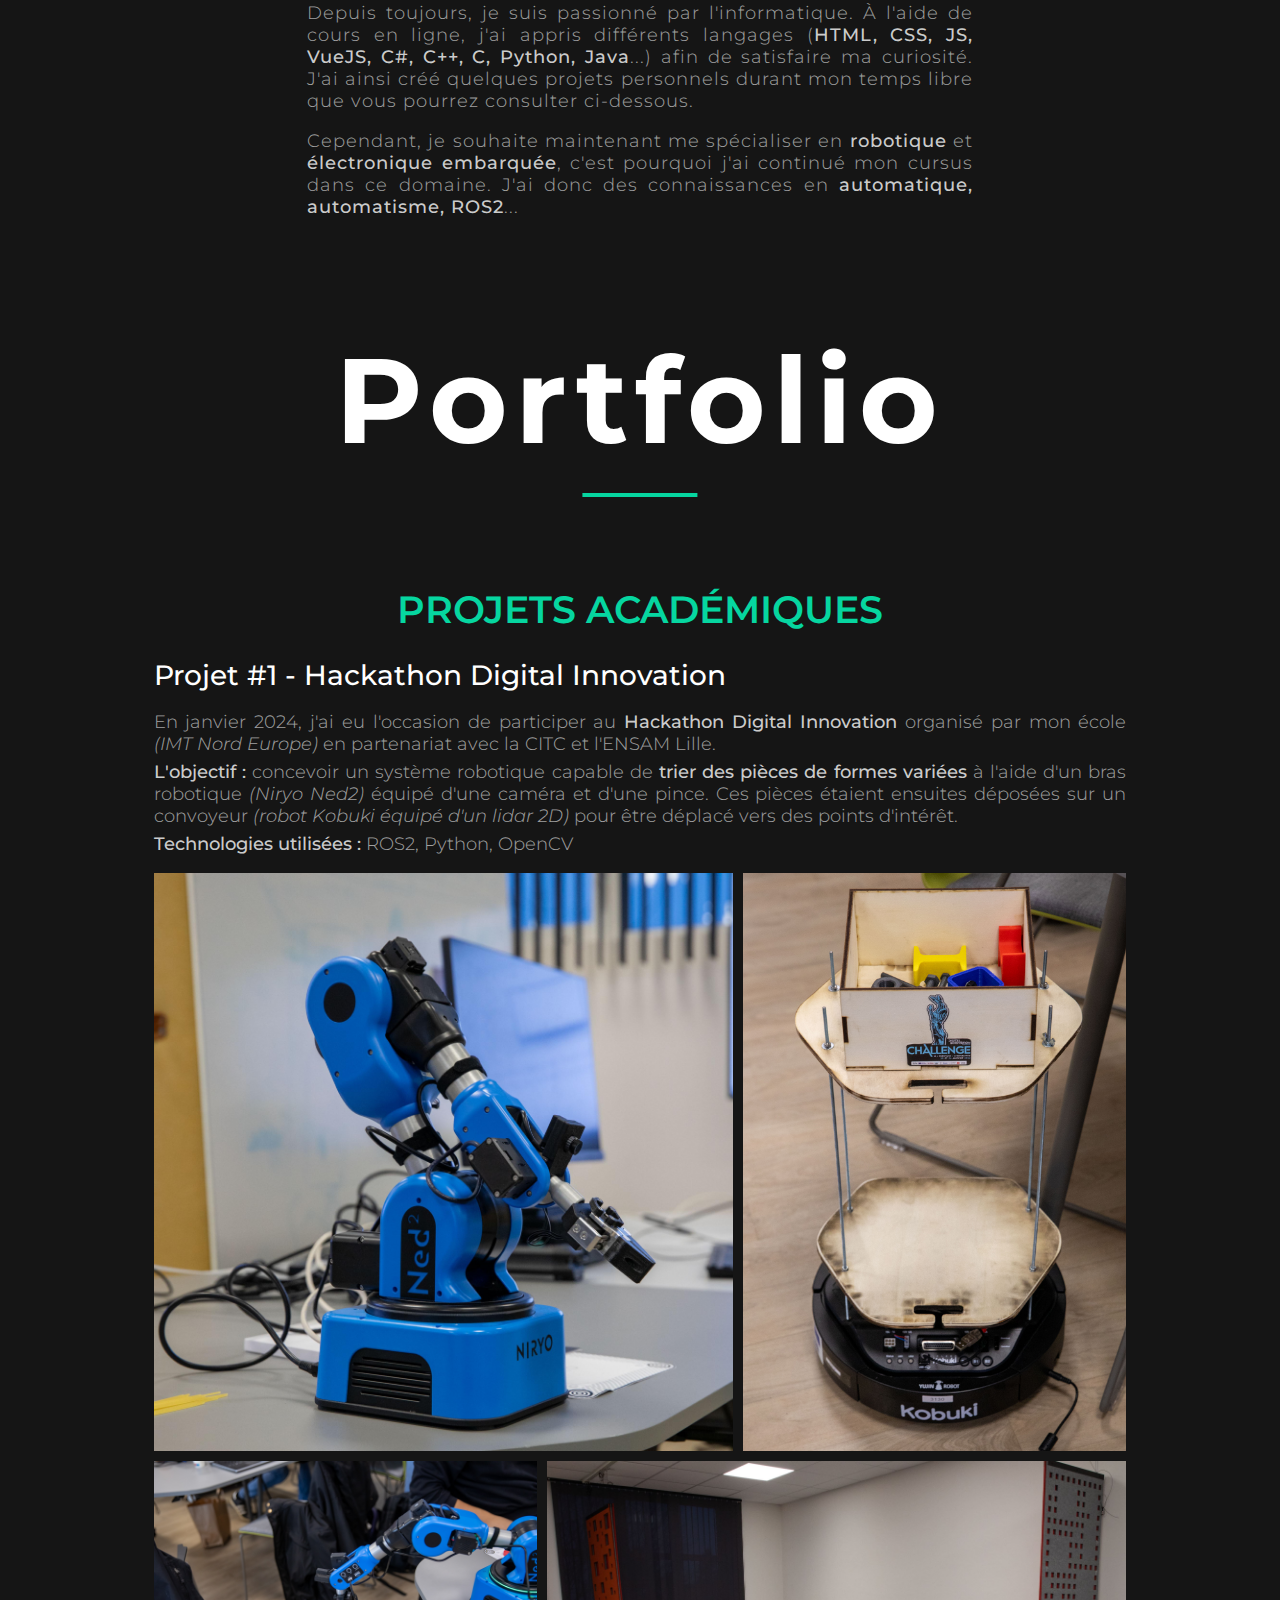
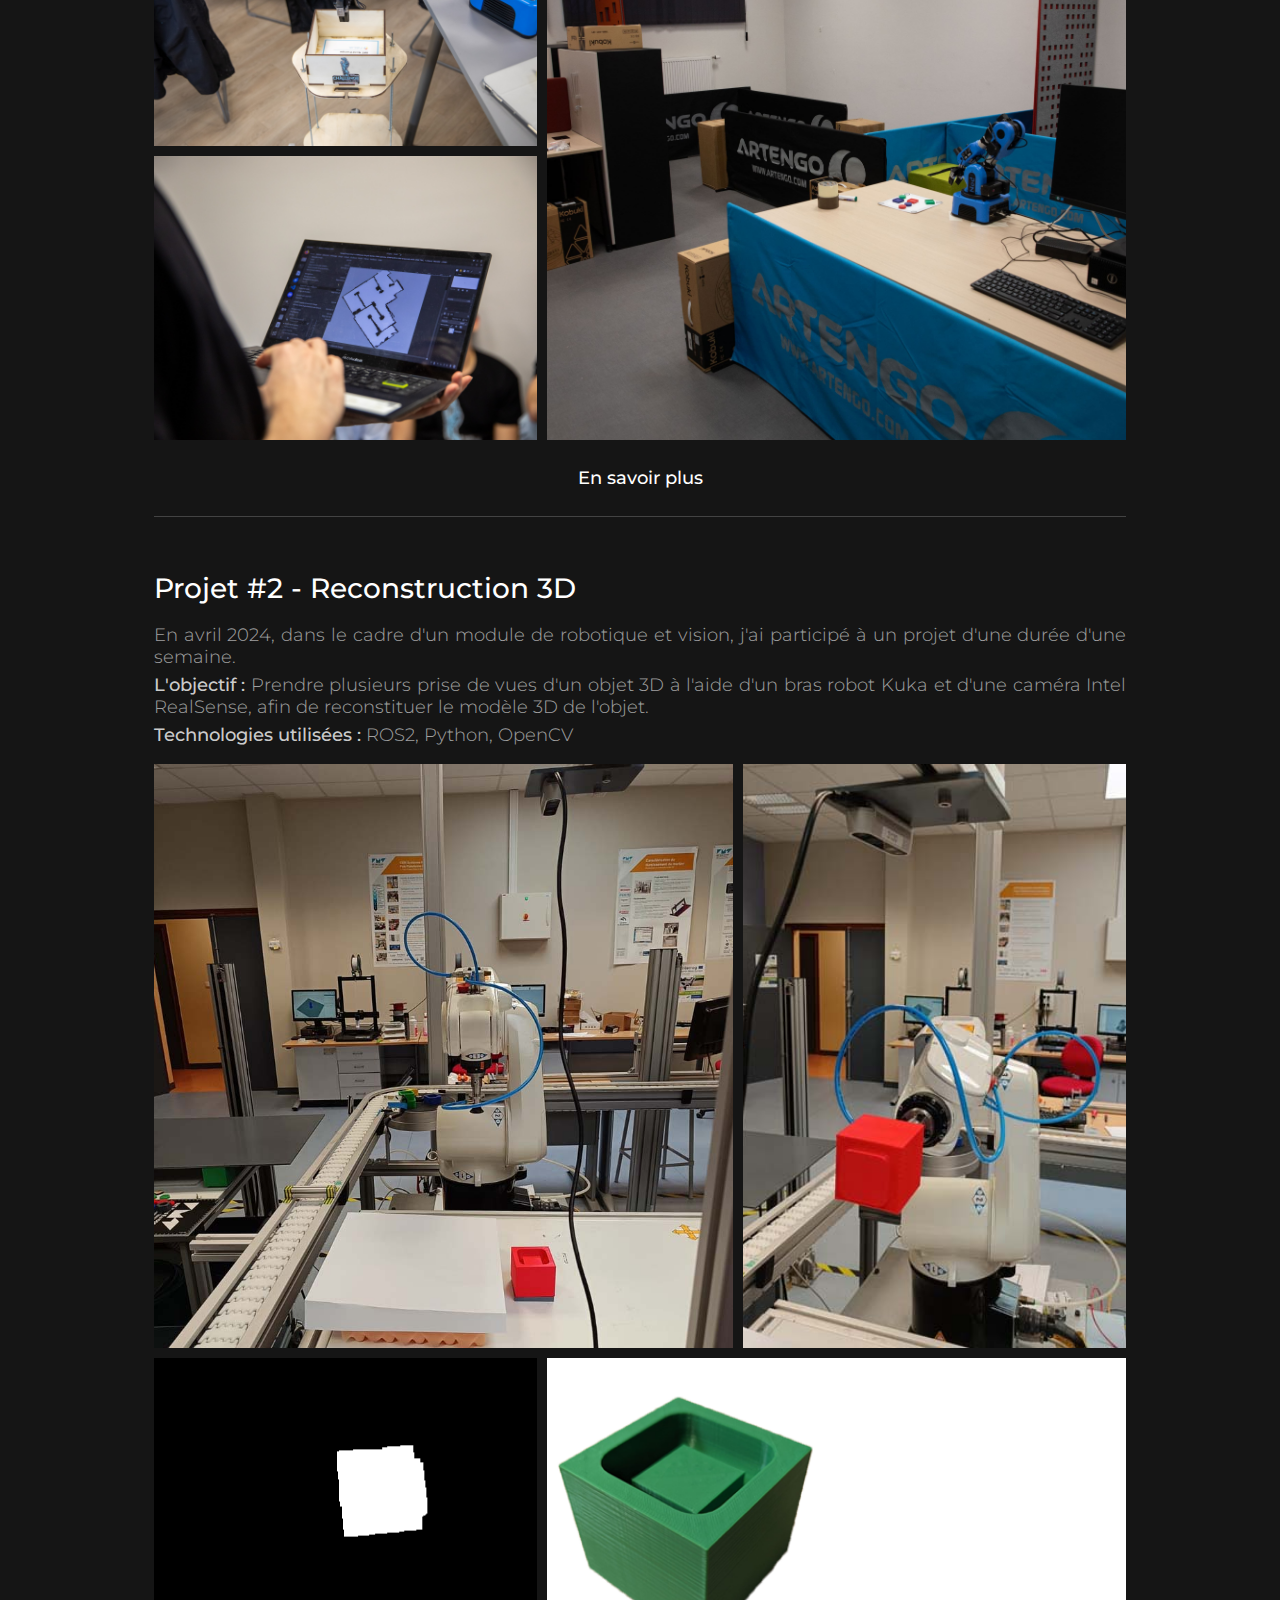
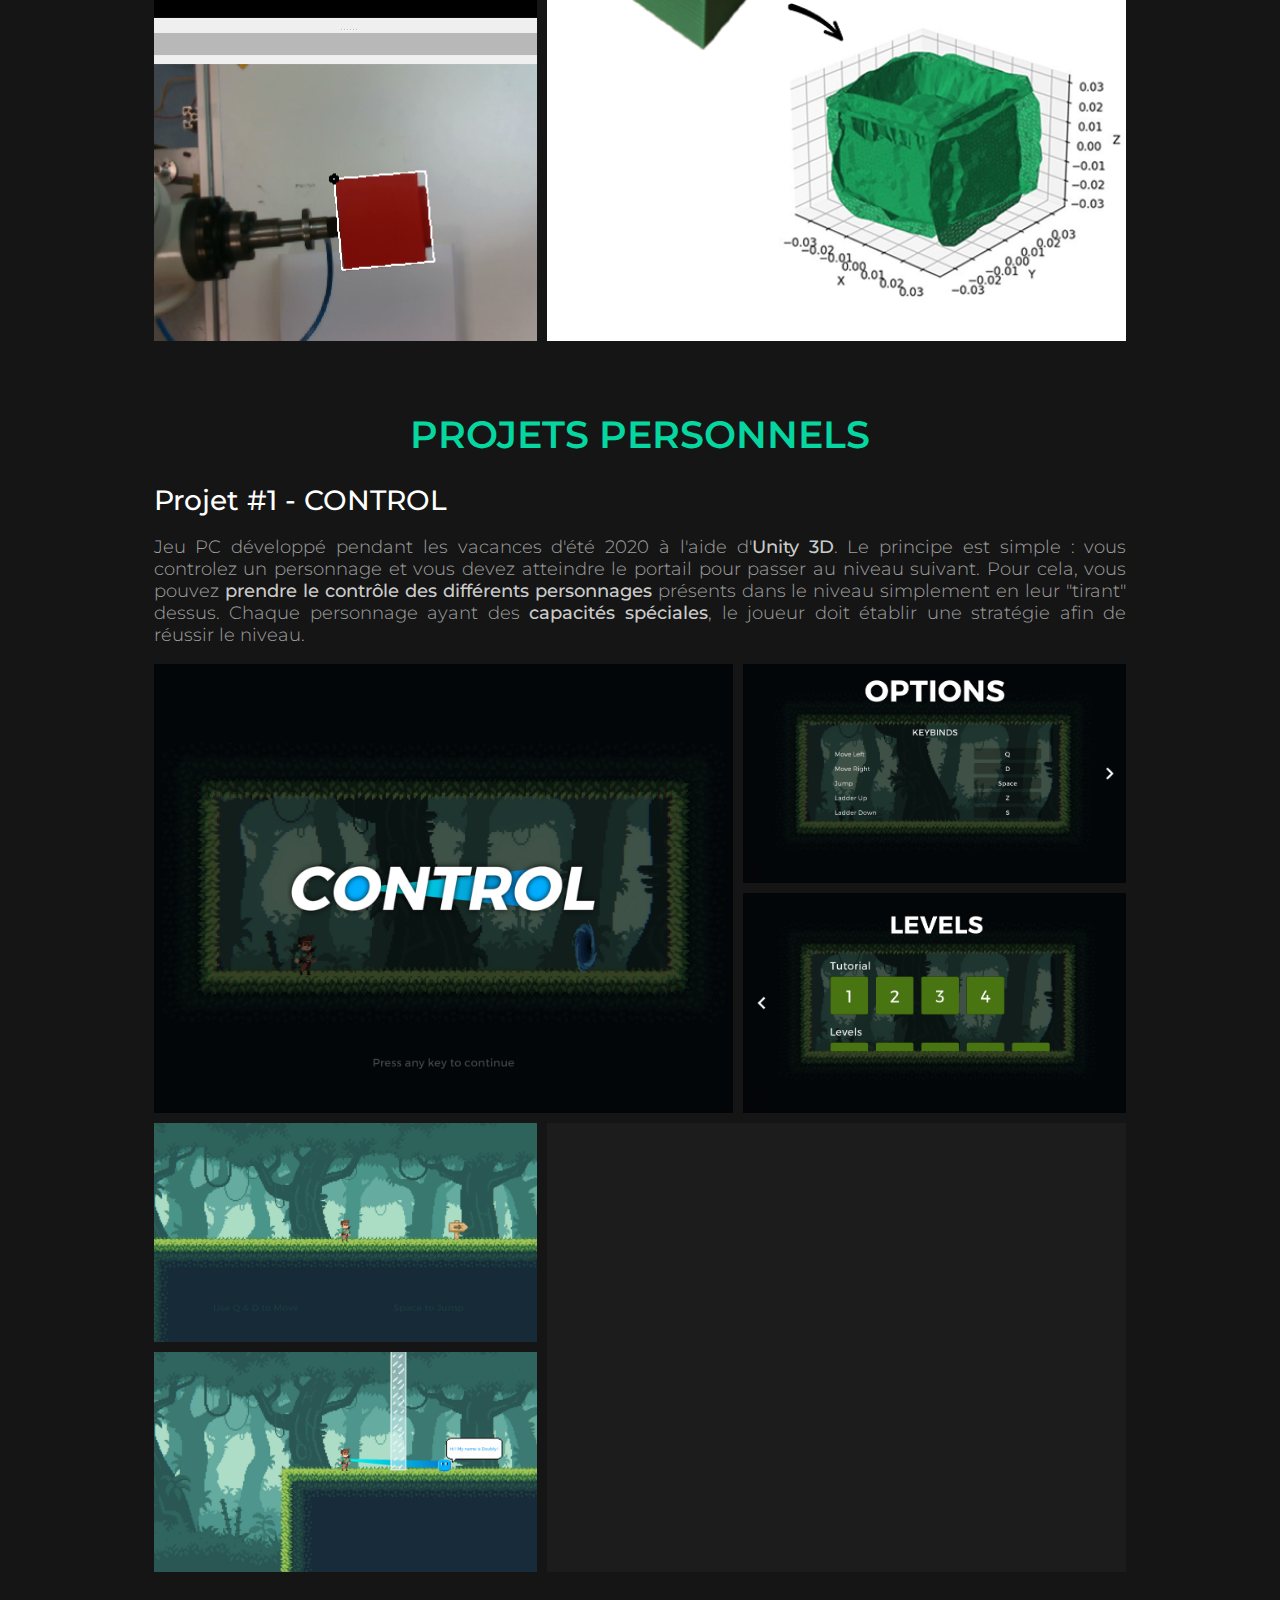
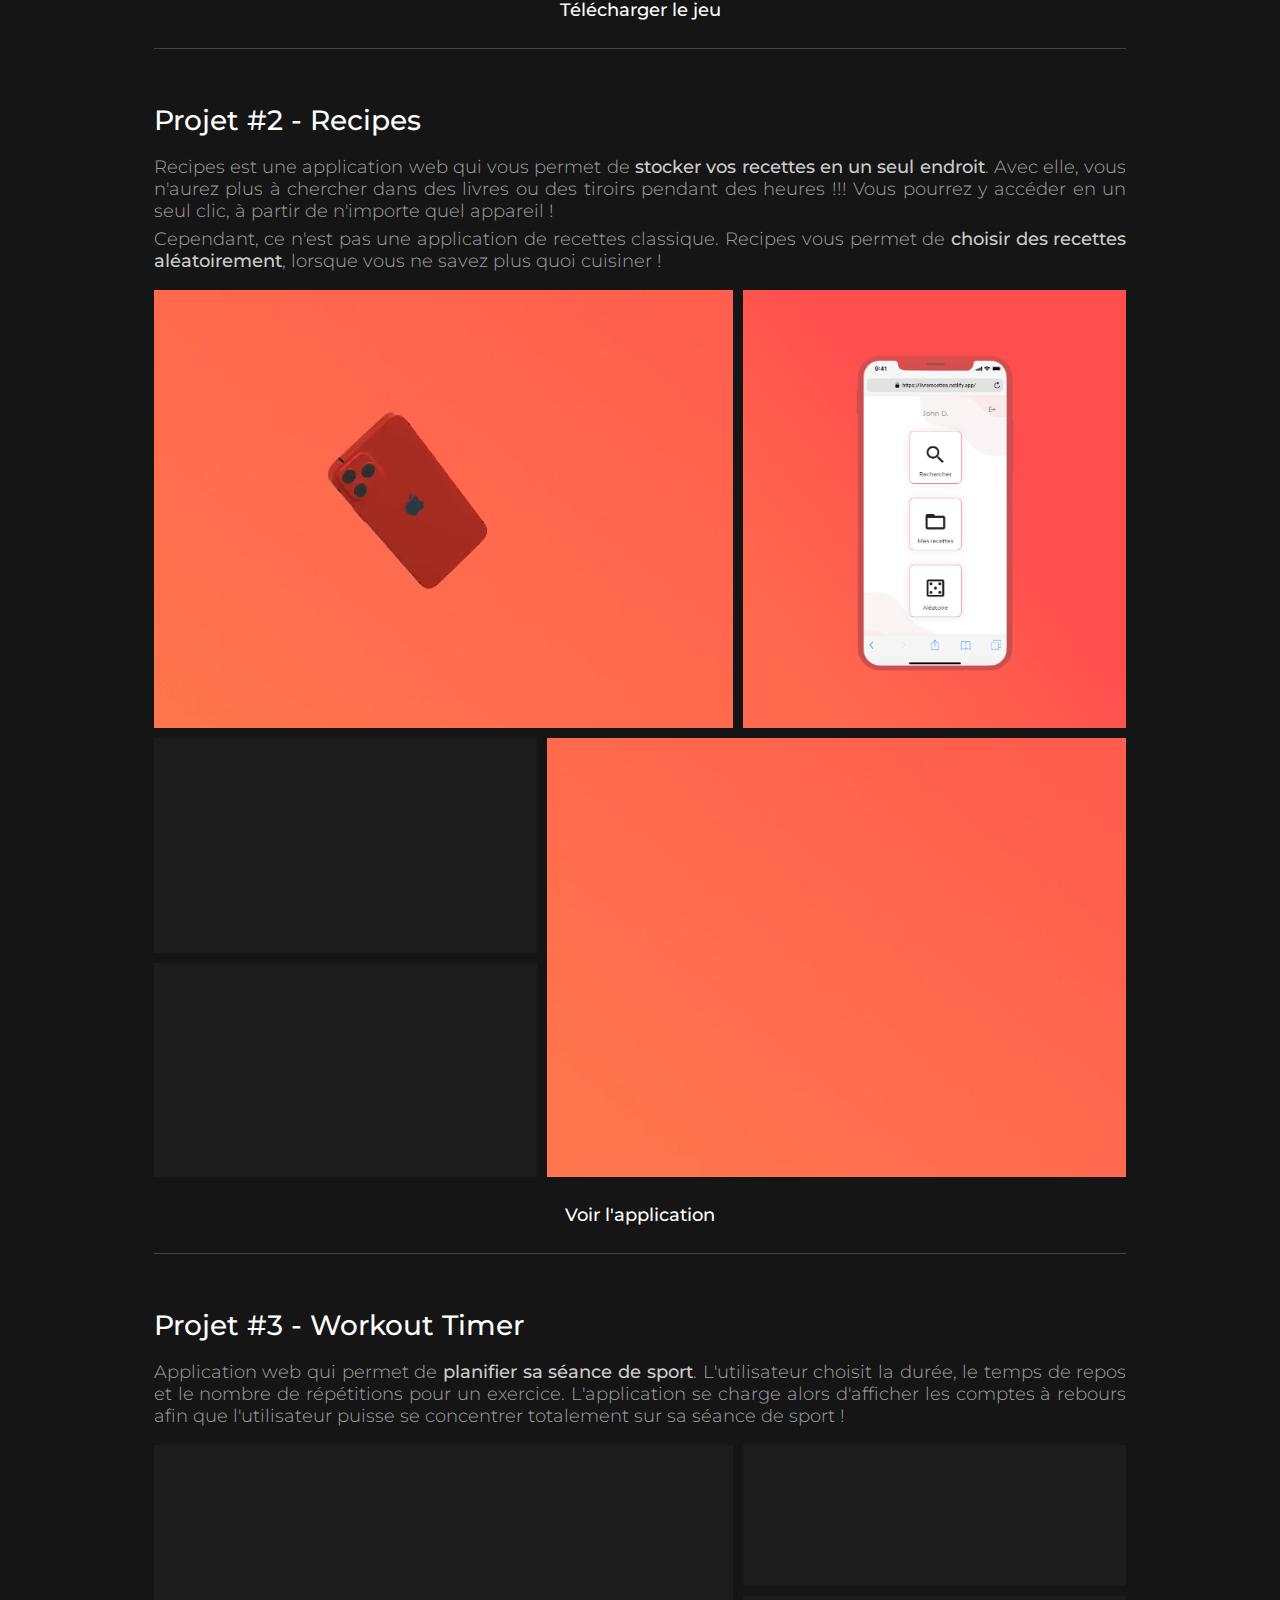
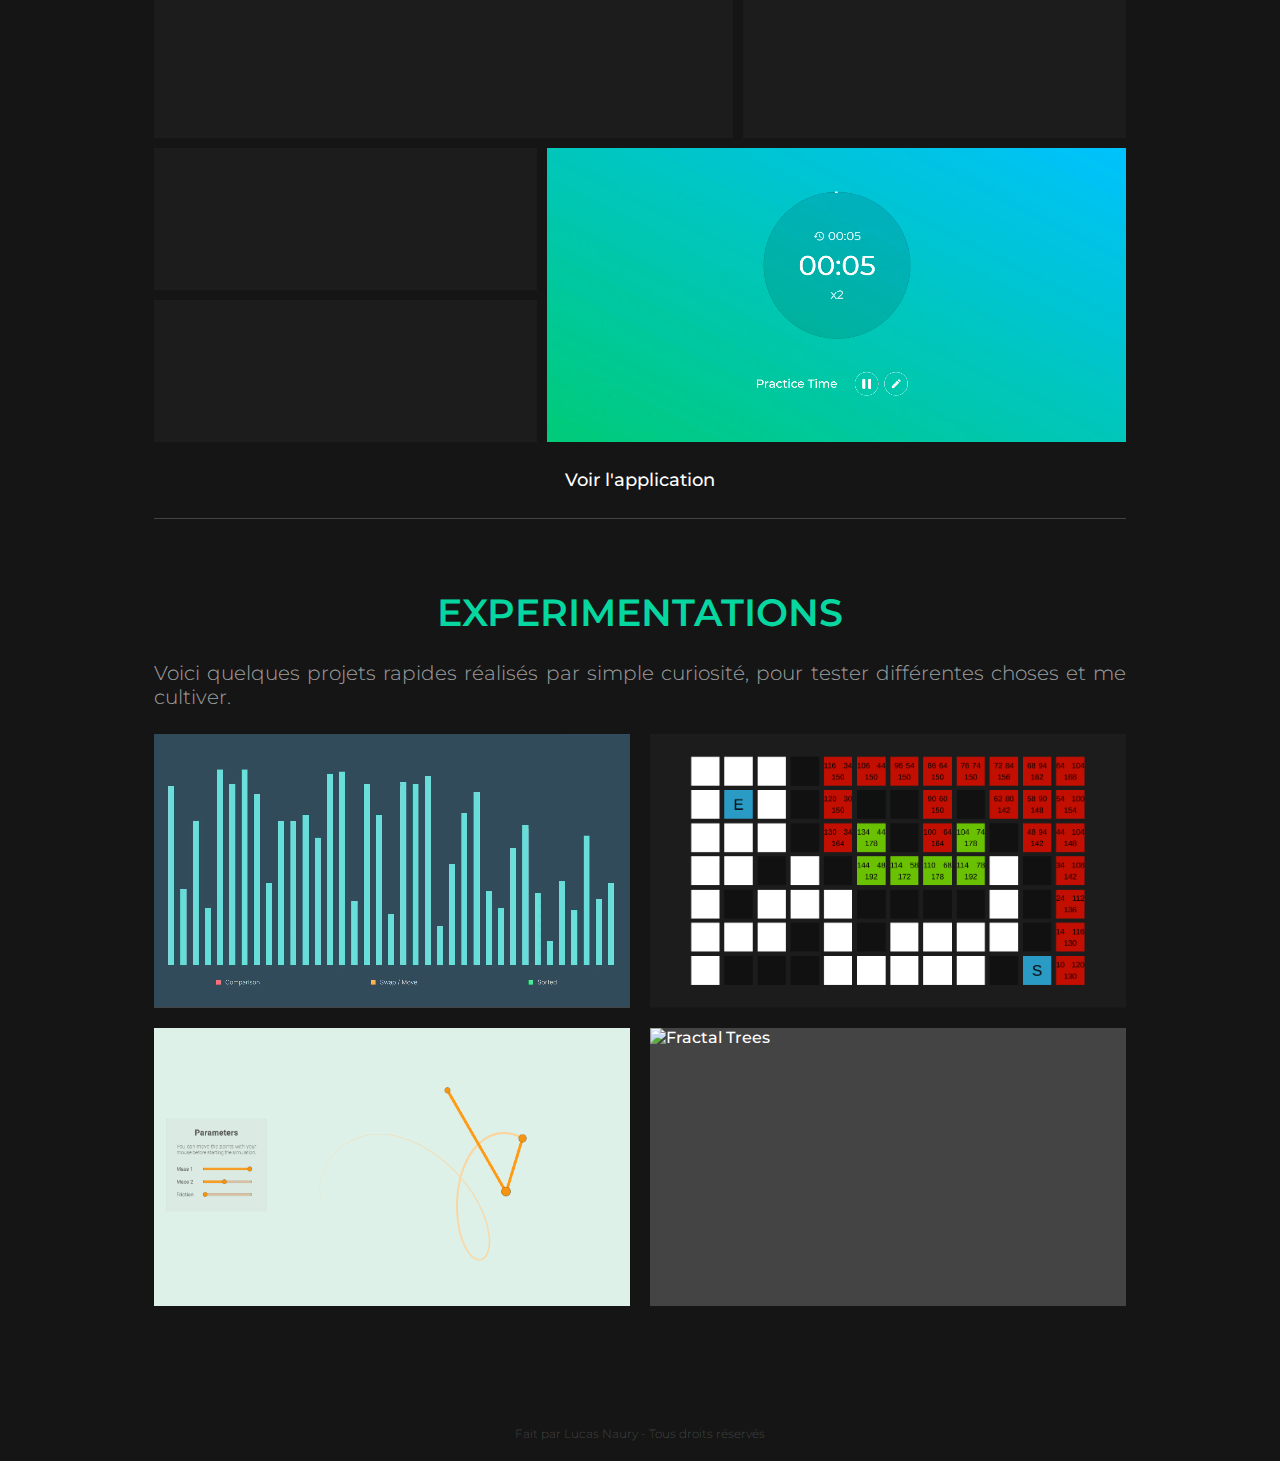
==== commit 3269d590: "Fix faute" ====
--- a/index.html
+++ b/index.html
@@ -5,7 +5,7 @@
   <meta charset="UTF-8" />
   <meta name="viewport" content="width=device-width, initial-scale=1">
   <meta name="description"
-    content="Lucas Naury's Portfolio, a front-end developper, engineering student at IMT Nord Europe">
+    content="Lucas Naury's Portfolio, a future Robotics engineer, student at Cranfield University and IMT Nord Europe">
   <meta name="theme-color" content="#1C1C1C">
   <link rel="icon" href="/favicon.ico" sizes="48x48" >
   <link rel="icon" href="/favicon.svg" sizes="any" type="image/svg+xml">
@@ -59,7 +59,7 @@
     </div>
     <div class="content">
       <p>
-        Actuellement en double diplôme à Cranfield University (<em>MSc Robotics</em>) dans le cadre de ma dernière année de cycle ingénieur à l'IMT Nord-Europe, je suis à la recherche d'un poste d'<em>ingénieur en robotique</em> à partir du </em>septembre 2025</em>.
+        Actuellement en double diplôme à Cranfield University (<em>MSc Robotics</em>) dans le cadre de ma dernière année de cycle ingénieur à l'IMT Nord-Europe, je suis à la recherche d'un poste d'<em>ingénieur en robotique</em> à partir de </em>septembre 2025</em>.
       </p>
       <p>
         Depuis toujours, je suis passionné par l'informatique. À l'aide de cours en ligne, j'ai appris différents
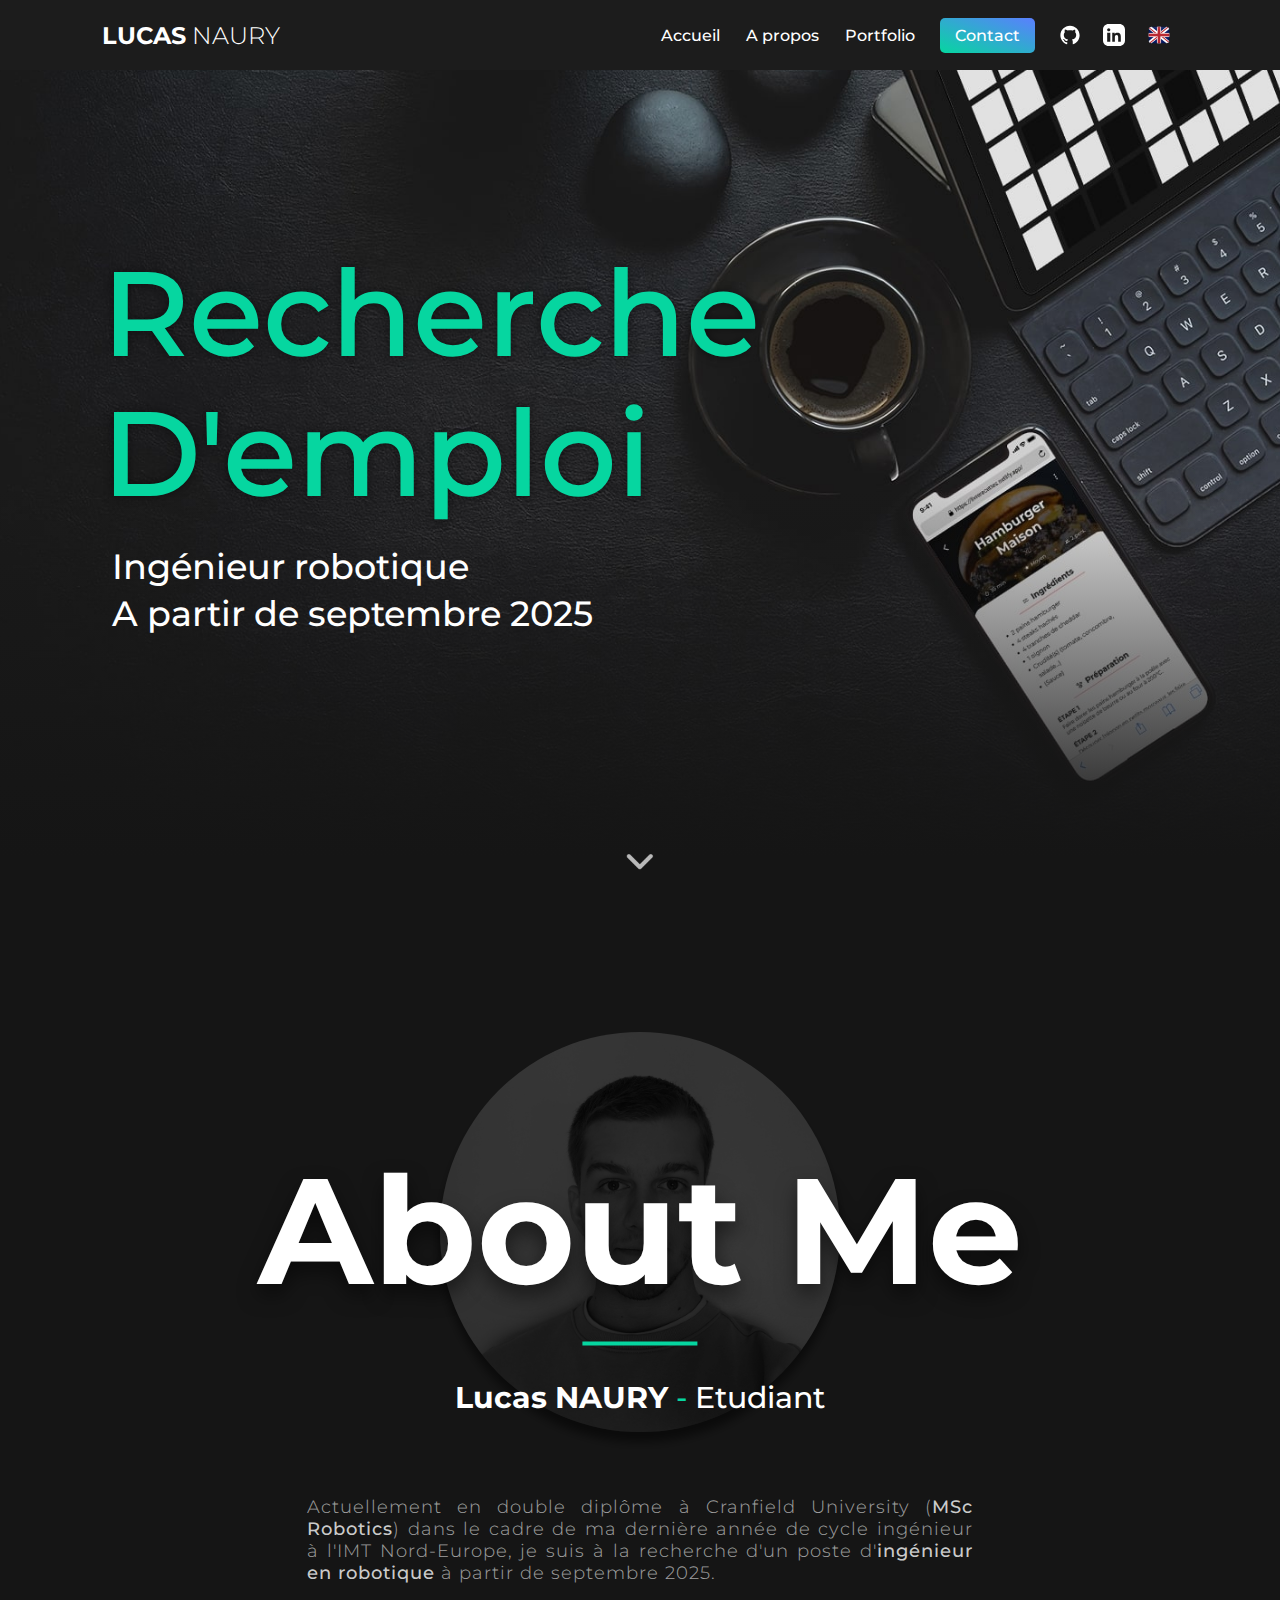
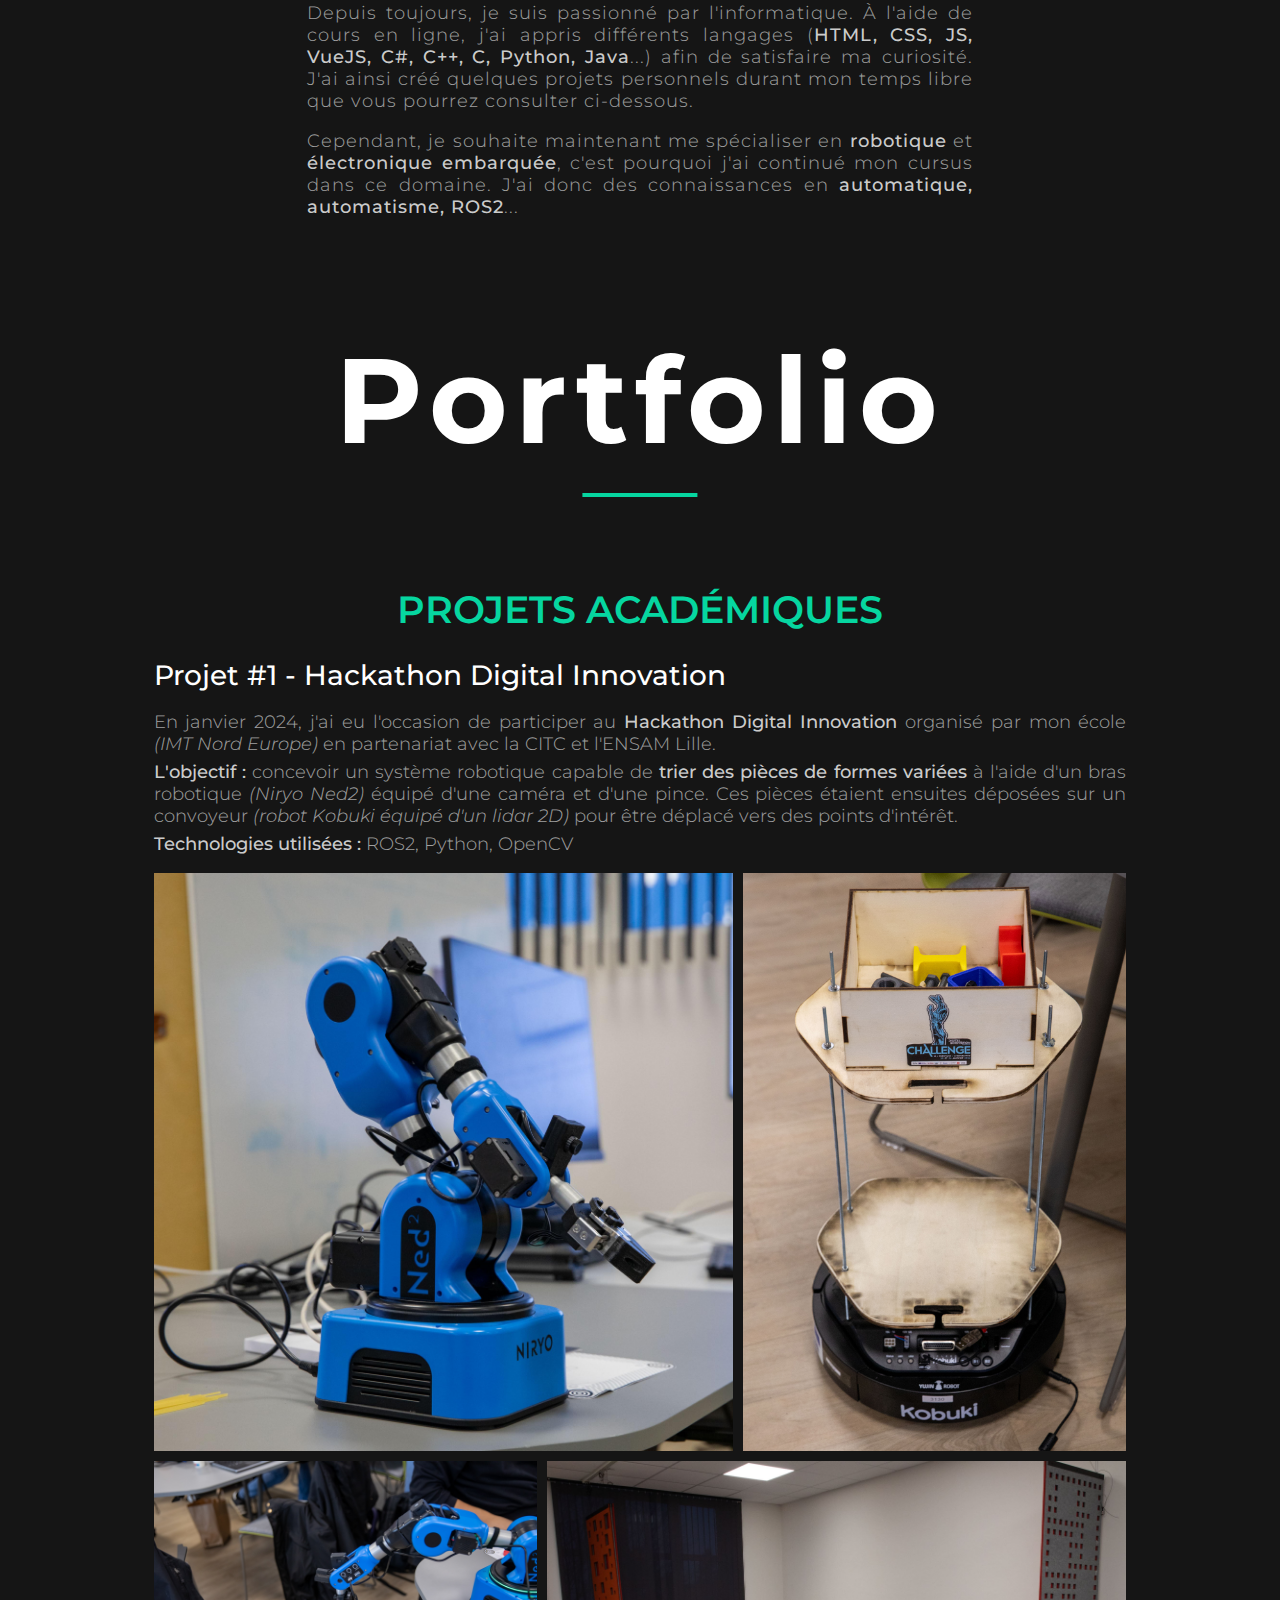
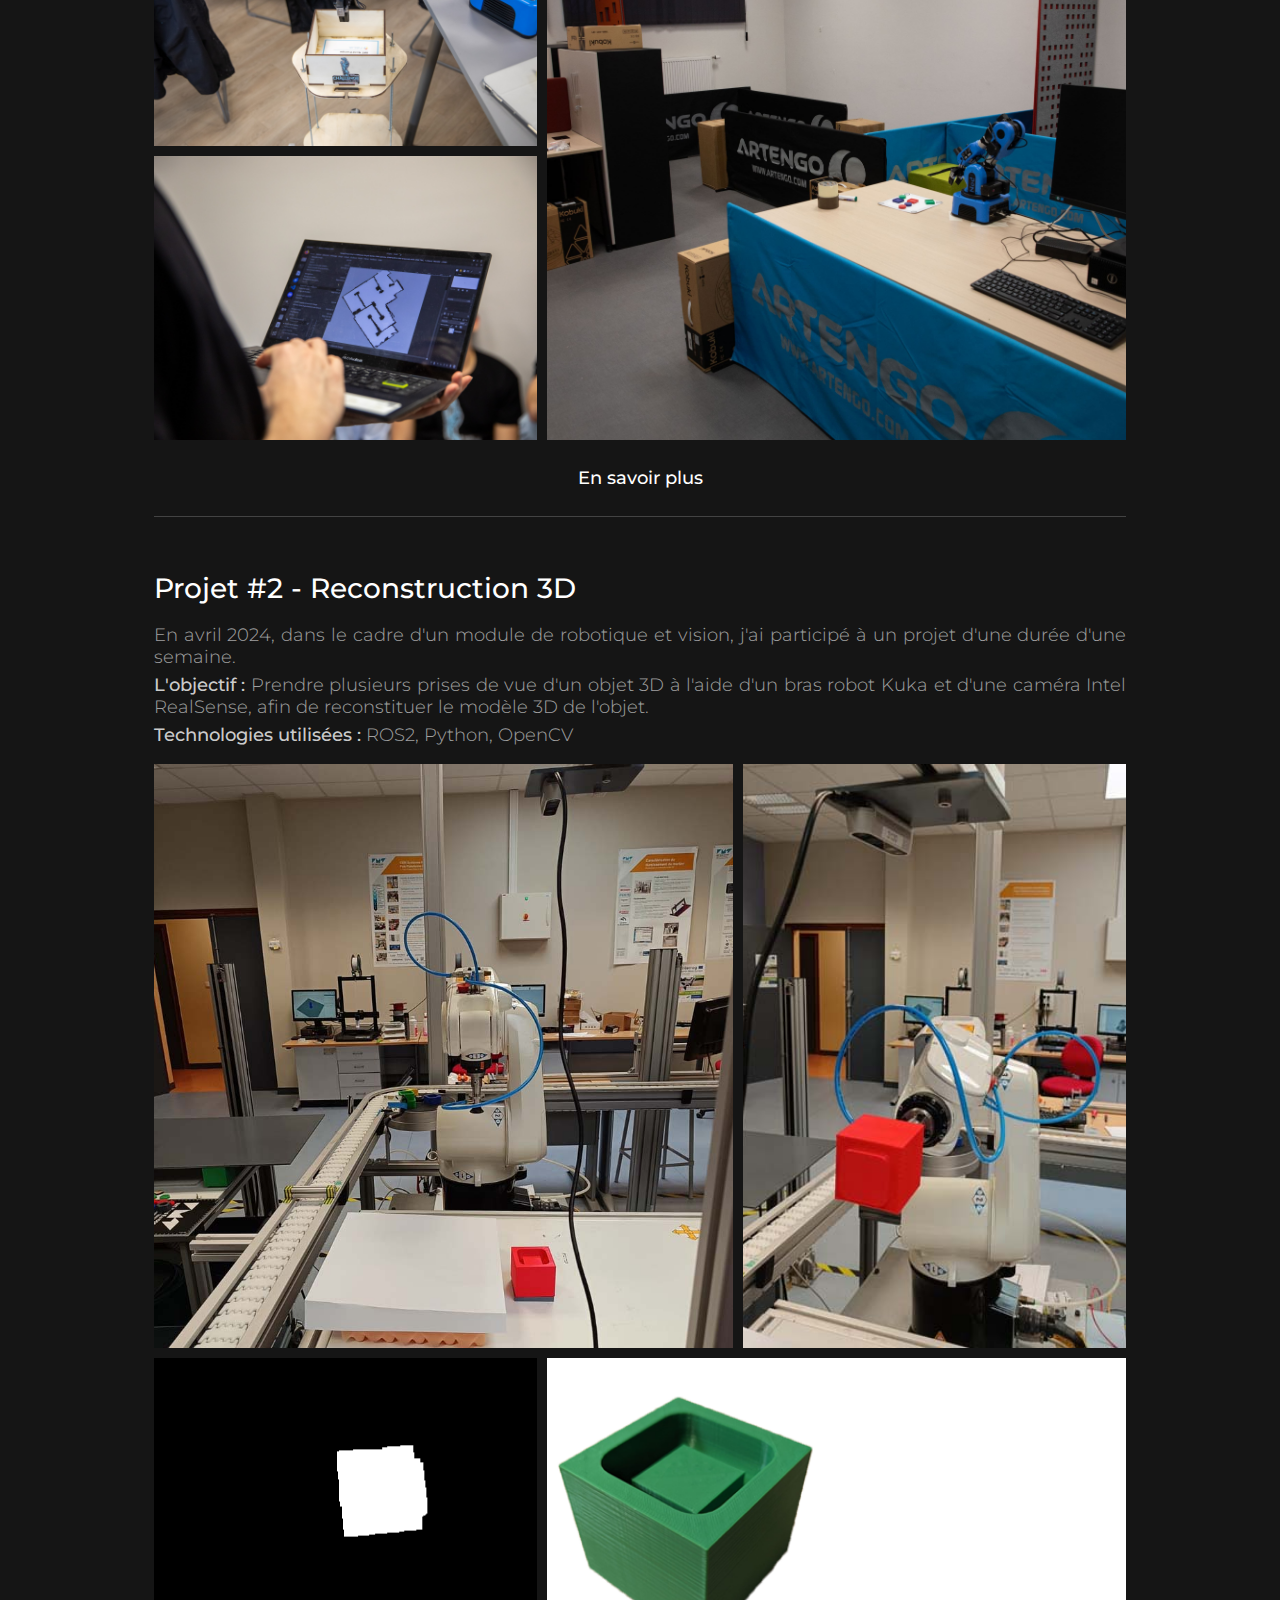
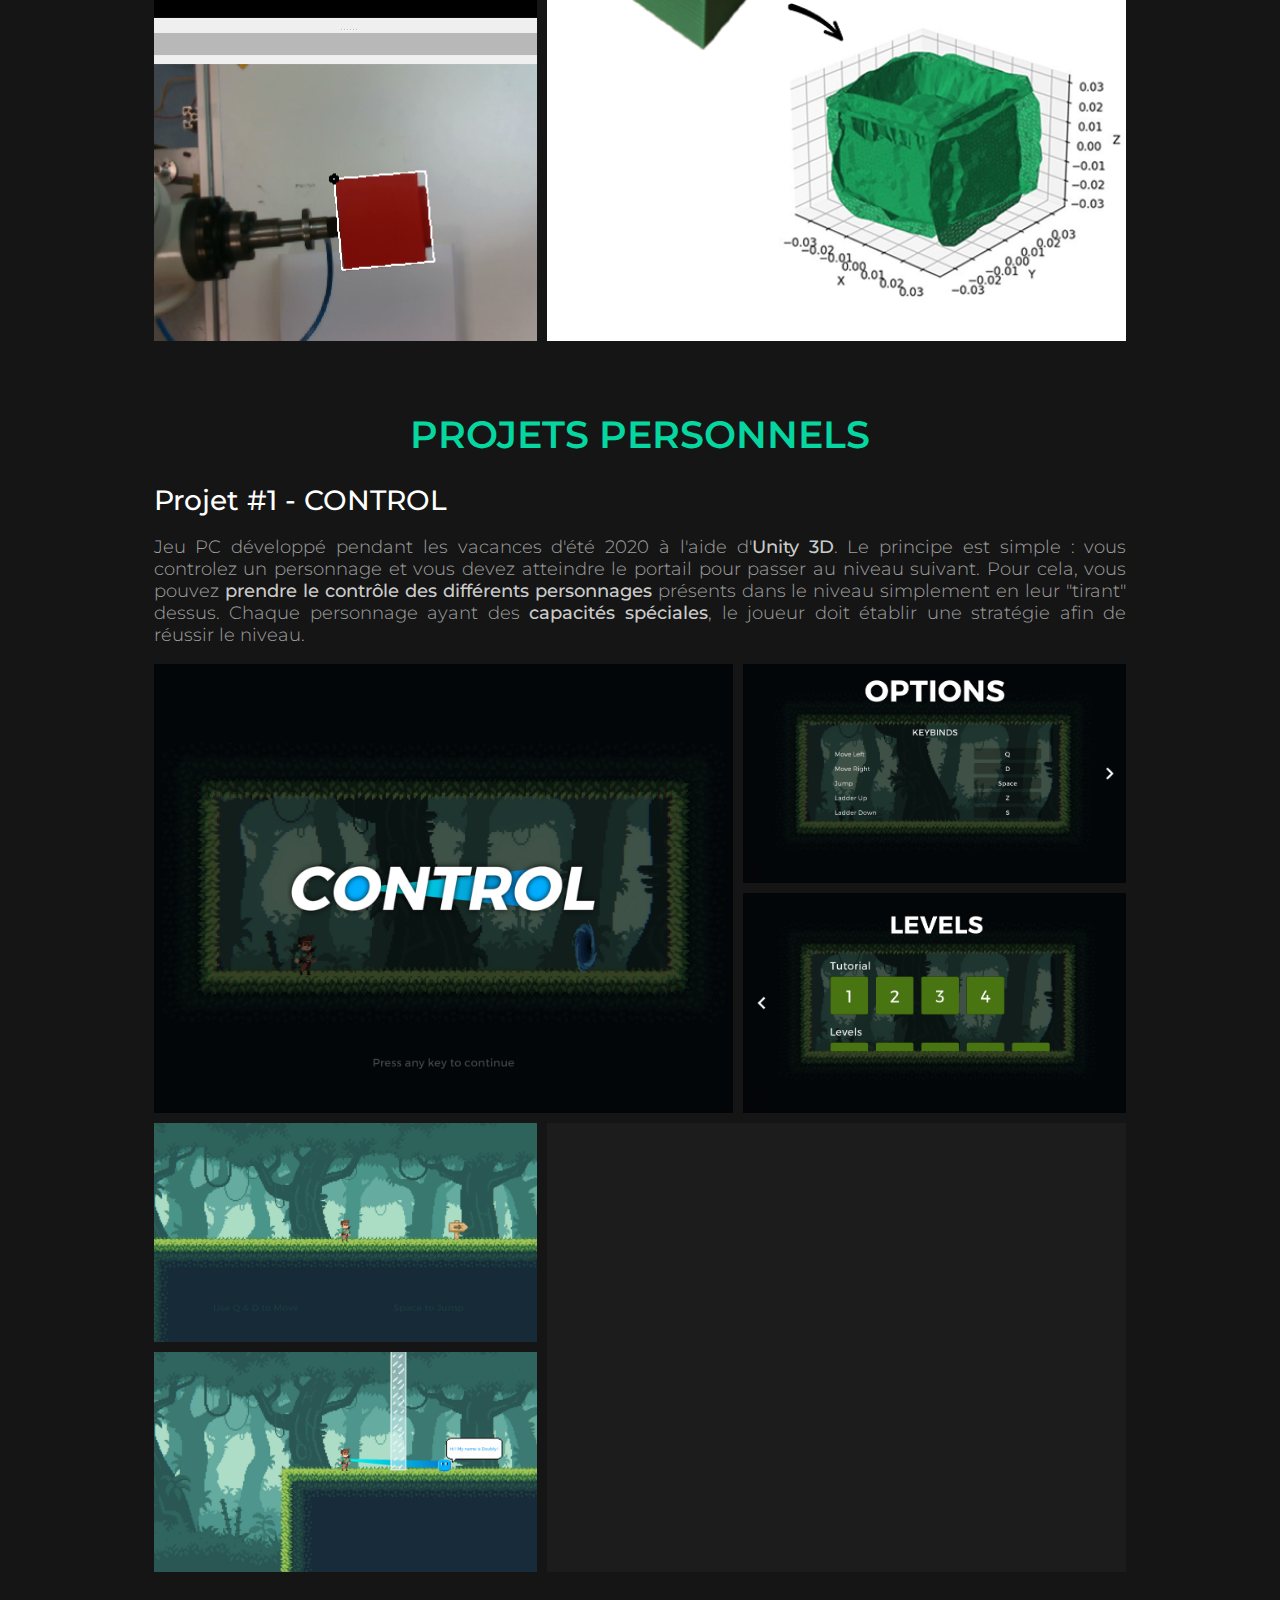
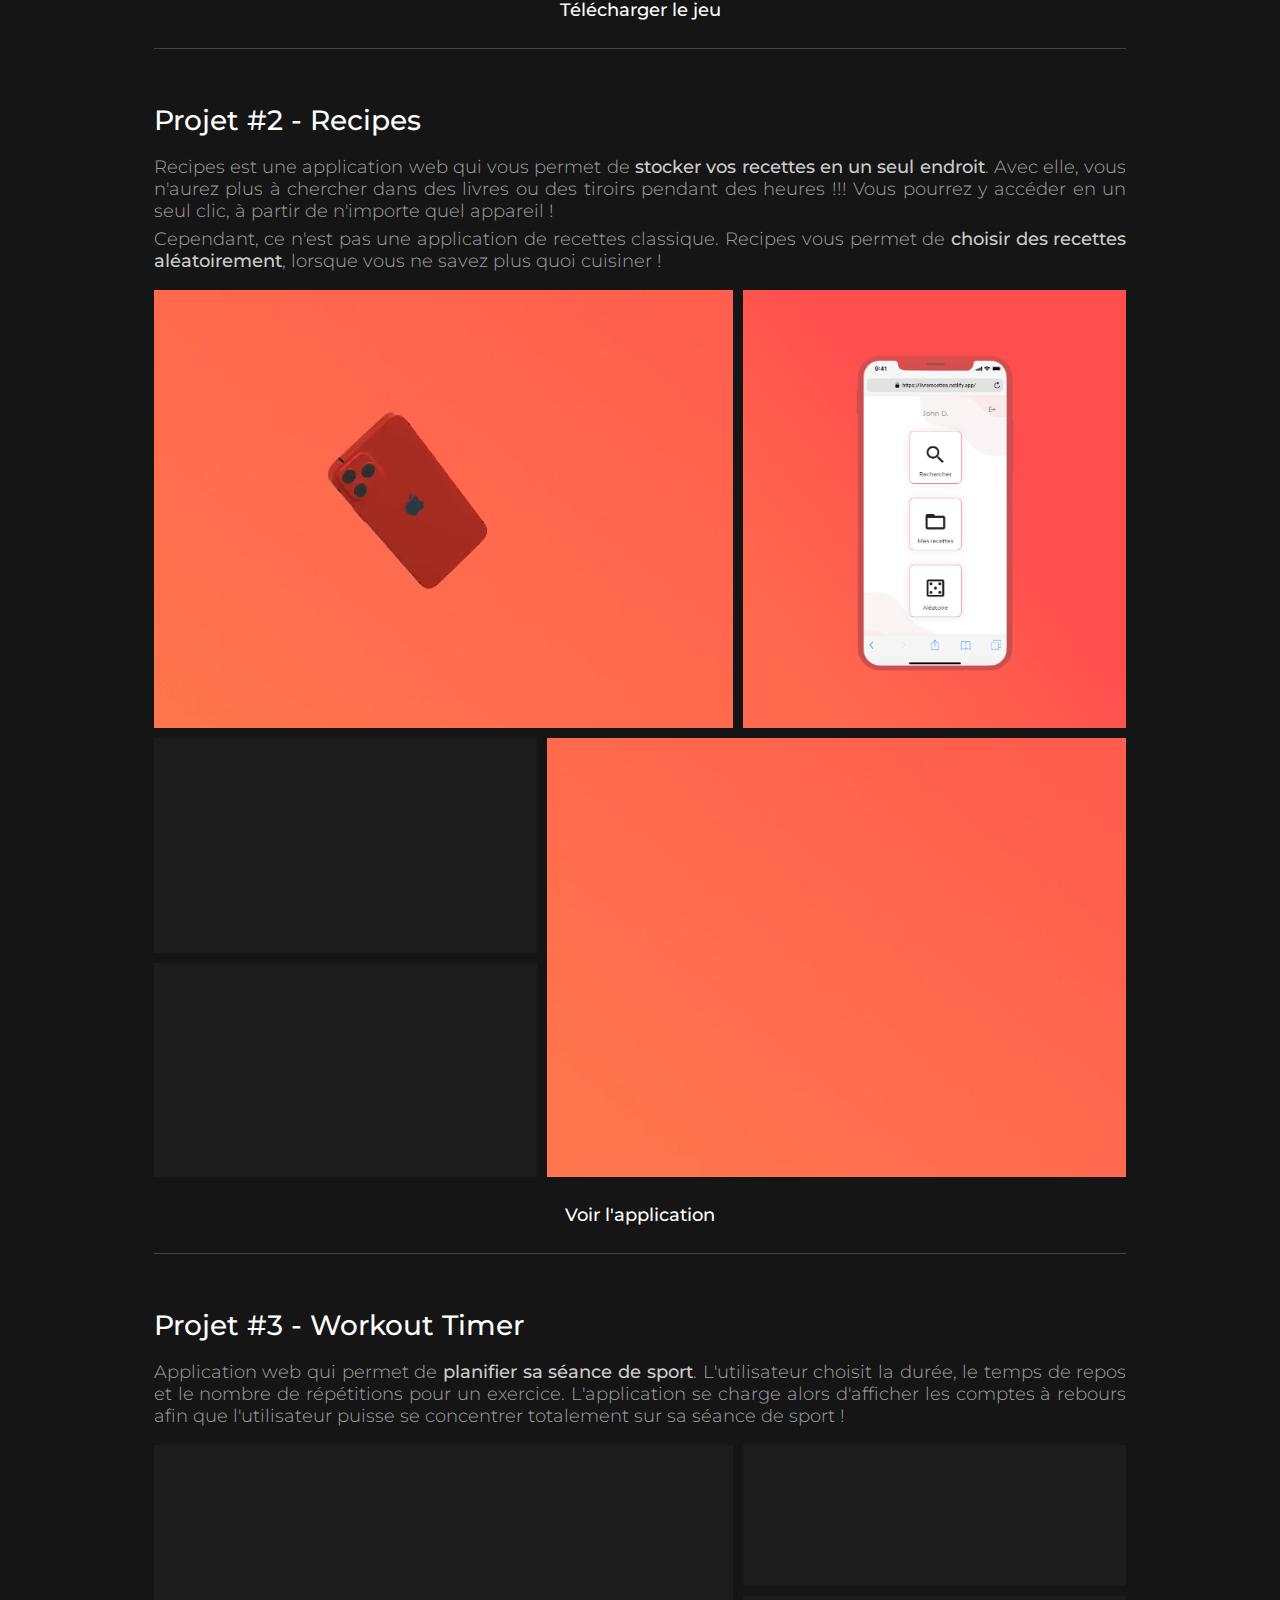
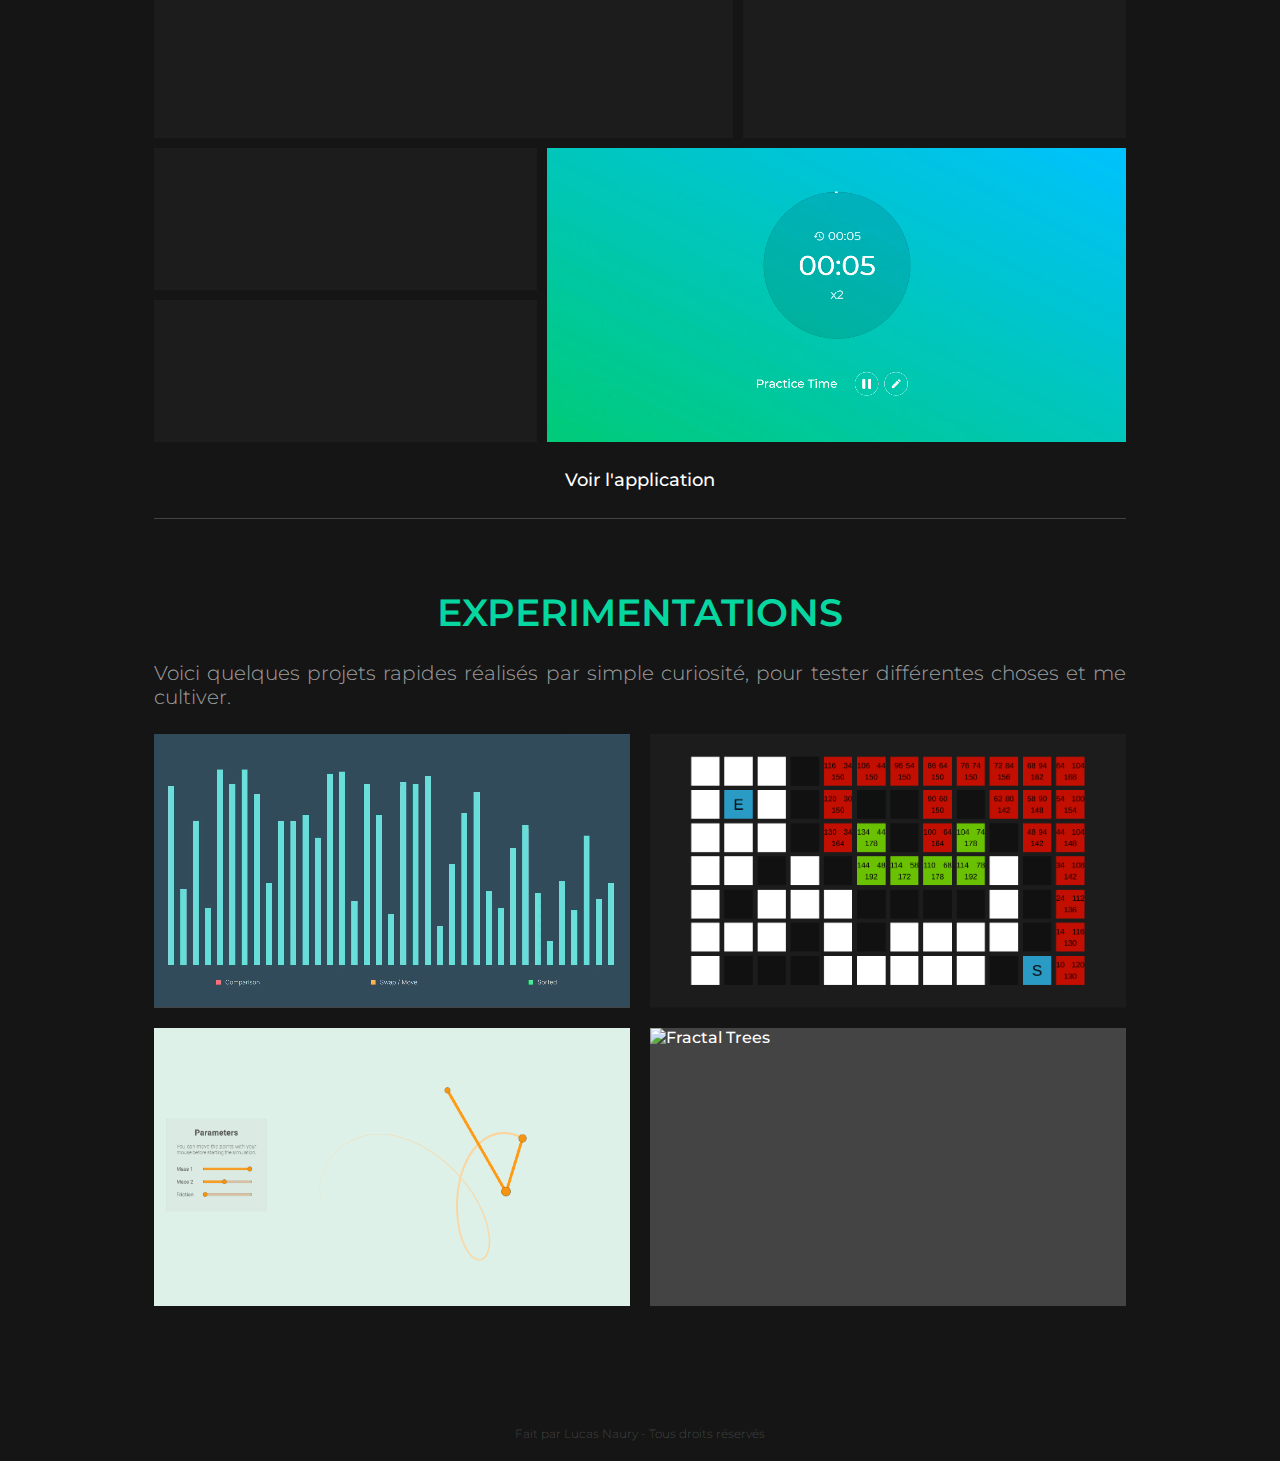
==== commit 6fb249c4: "Update text" ====
--- a/index.html
+++ b/index.html
@@ -159,7 +159,7 @@
         <p>
           En avril 2024, dans le cadre d'un module de robotique et vision, j'ai participé à un projet d'une durée d'une semaine.
           <span>
-            <em>L'objectif :</em> Prendre plusieurs prise de vues d'un objet 3D à l'aide d'un bras robot Kuka et d'une caméra Intel
+            <em>L'objectif :</em> Prendre plusieurs prises de vue d'un objet 3D à l'aide d'un bras robot Kuka et d'une caméra Intel
             RealSense, afin de reconstituer le modèle 3D de l'objet.
           </span>
           <span>
